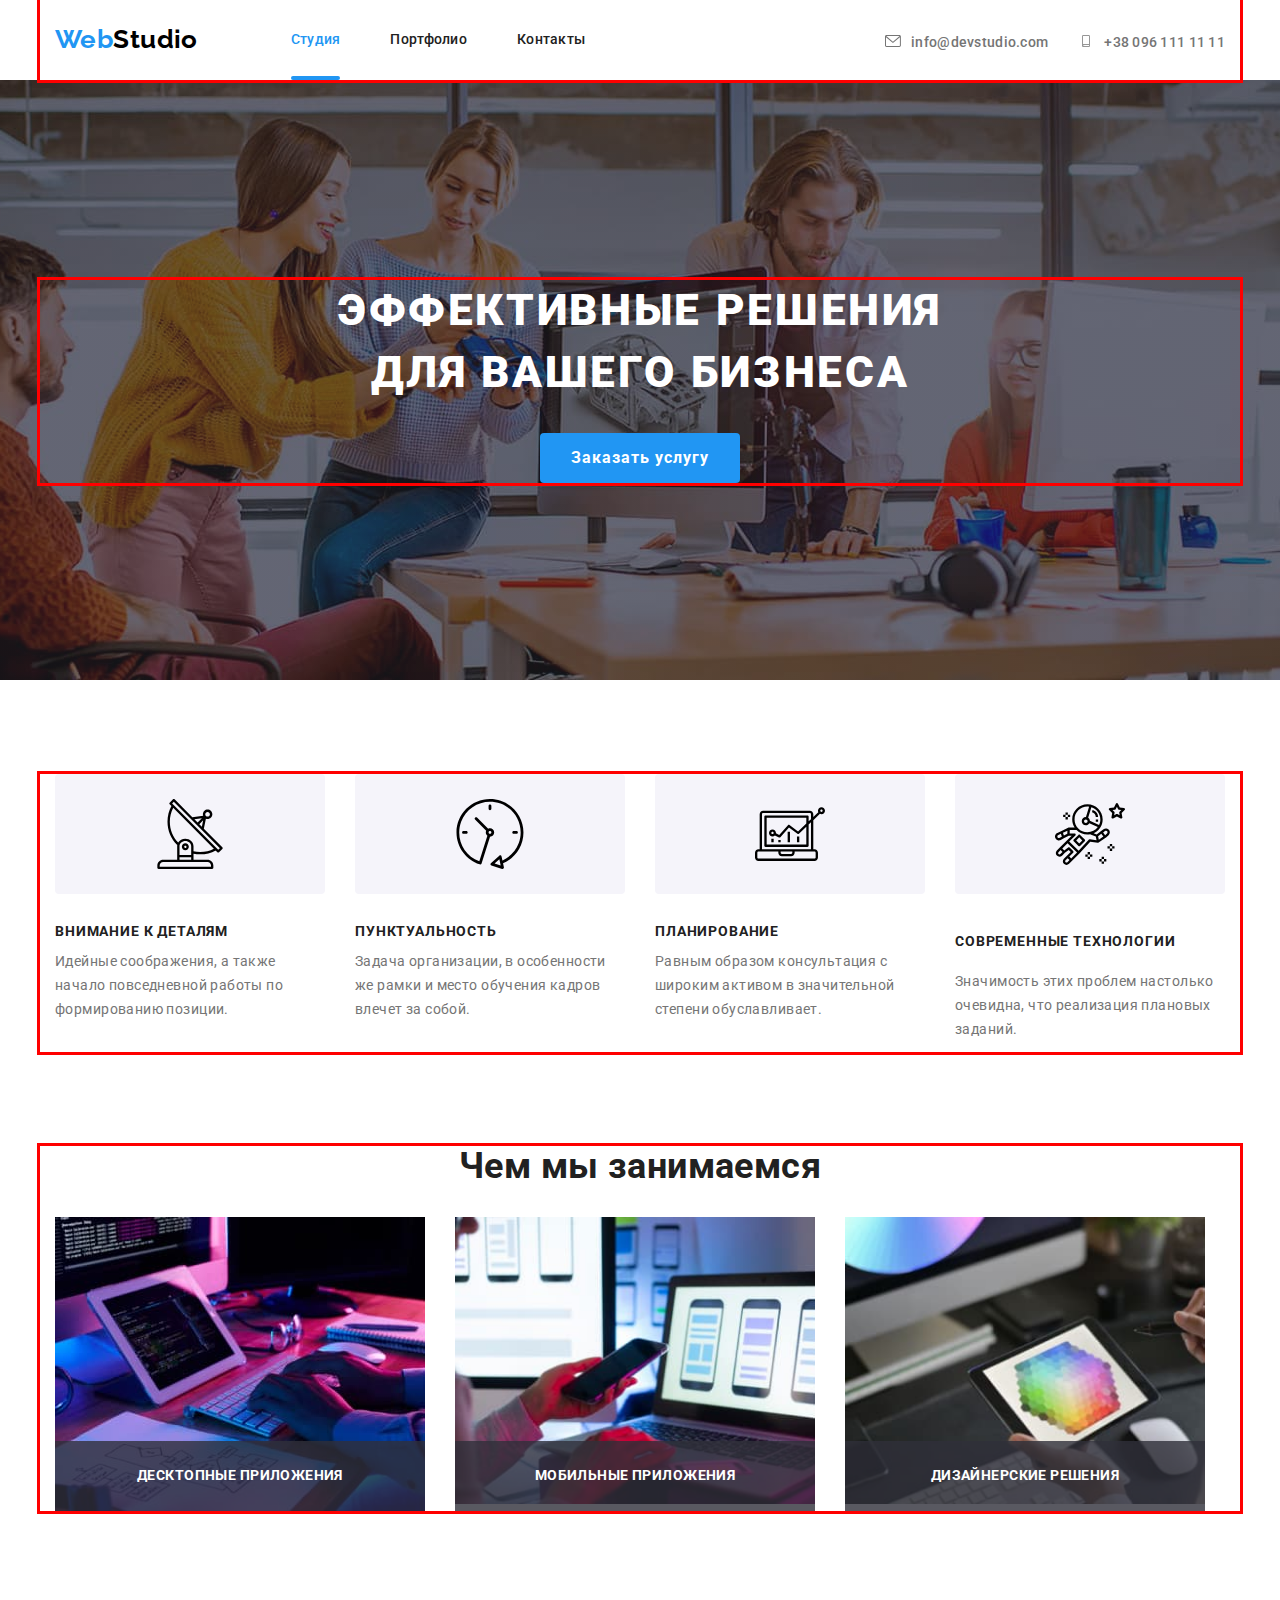
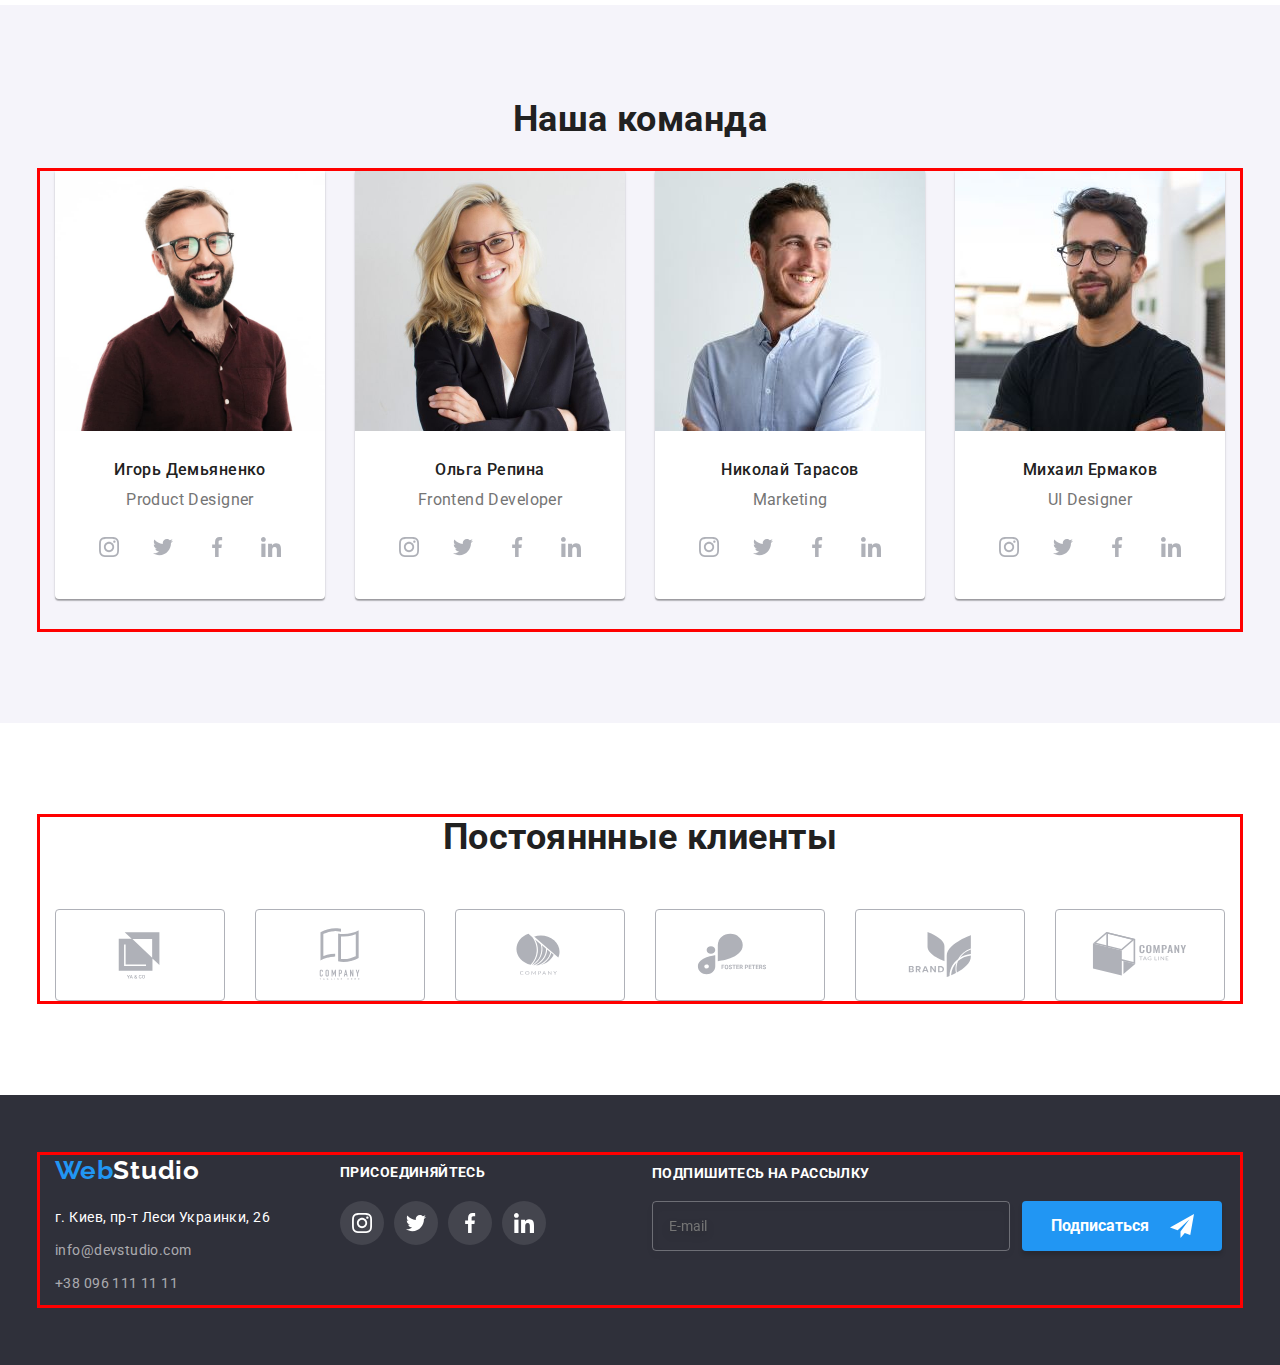
==== index.html @ 05e0d891 "img" ====
<!DOCTYPE html>
<html lang="ru">

<head>
    <meta charset="UTF-8" />
    <meta http-equiv="X-UA-Compatible" content="IE=edge" />
    <meta name="viewport" content="width=device-width, initial-scale=1.0" />
    <title>WebStudio</title>
    <!--Шрифты -->
    <link rel="preconnect" href="https://fonts.googleapis.com">
    <link rel="preconnect" href="https://fonts.gstatic.com" crossorigin>
    <link
        href="https://fonts.googleapis.com/css2?family=Raleway:wght@700&family=Roboto:wght@400;500;700;900&display=swap"
        rel="stylesheet">

    <!--normalize css  -->
    <link rel="stylesheet" href="./css/normalize.css">

    <!--Стили -->
  <!-- <link rel="stylesheet" href="./css/styles.css" />-->
    <link rel="stylesheet" href="./css/main.min.css"  />
</head>

<body>
   <header class="header">
        <div class="header__container container">

            <a href="./index.html" class="logo">
            <span class="logo-color">Web</span>Studio</a>

            <nav class="contact-links nav">
                <ul class=" nav__site">
                    <li class="nav__item"><a href="./index.html" class="nav__link  current">Студия</a></li>
                    <li class="nav__item"><a href="./portfolio.html" class=" nav__link">Портфолио</a></li>
                    <li class="nav__item"><a href="" class=" nav__link">Контакты</a></li>
                </ul>
            </nav>
            <ul class="contact">
                <li class="contact__item"><a href="mailto:info@devstudio.com" class="contact__e"><svg class="header-icon"
                            width="16" height="12">
                            <use href="./images/symbol-defs-1.svg#icon-envelope-1"></use>
                        </svg>info@devstudio.com</a></li>
                <li class="contact__item"><a href="tel:+380961111111" class="contact__tel"><svg class="header-icon" width="16"
                            height="12">
                            <use href="./images/symbol-defs-1.svg#icon-smartphone-1"></use>
                        </svg>+38 096 111 11 11</a></li>
            </ul>
            <button
            type="button"
            class="menu-toggle js-open-menu"
            aria-expanded="false"
            data-mobile-menu__button
          >
            <svg
              class="menu__icon"
              height="40"
              width="40"
              aria-label="переключатель меню"
            >
              <use
                class="icon-menu"
                href="./images/symbol-defs-1.svg#icon-menu_40px-1"
              ></use>
            </svg>
          </button>
          <!-- мобильно меню-->

          <div class="menu-container js-menu-container" id="mobile-menu">
            <button
              class="menu-toggle js-close-menu"
              type="button"
              aria-expanded="false"
              data-mobile-menu__button
            >
              <svg
                class="menu__icon"
                height="40"
                width="40"
                aria-label="переключатель меню"
              >
                <use href="./images/symbol-defs-1.svg#icon-close-black-18dp-2-1-2-1"></use>
              </svg>
            </button>
            <ul class="menu__nav">
              <li class="menu__item">
                <a href="./index.html" class="menu__link current">Студия</a>
              </li>
              <li class="menu__item">
                <a href="./portfolio.html" class="menu__link">Портфолио</a>
              </li>
              <li class="menu__item">
                <a href="" class="menu__link">Контакты</a>
              </li>
            </ul>
            <div>
              <ul class="menu__contacts">
                <li class="menu__item">
                  <a href="tel:+380961111111" class="menu__contacts"
                    >+38 096 111 11 11</a
                  >
                </li>
                <li class="menu__item">
                  <a href="mailto:info@devstudio.com" class="menu__mail"
                    >info@devstudio.com</a
                  >
                </li>
              </ul>
              <ul class="menu__social-list">
                <li class="menu__social-item">
                  <a href="" class="menu__socials" rel="noopener noreferrer"
                    >Instagram</a
                  >
                </li>
                <li class="menu__social-item">
                  <a href="" class="menu__socials" rel="noopener noreferrer"
                    >Twitter</a
                  >
                </li>
                <li class="menu__social-item">
                  <a href="" class="menu__socials" rel="noopener noreferrer"
                    >Facebook</a
                  >
                </li>
                <li class="menu__social-item">
                  <a href="" class="menu__socials" rel="noopener noreferrer"
                    >LinkedIn</a
                  >
                </li>
              </ul>
            </div>
          </div>
    
        </div>
    </header>
    <main>
    
        <section class="hero hero__container">
 <div class="container">
            <h1 class="hero__title">Эффективные решения
                <br>
                для вашего бизнеса
            </h1>
            <button data-modal-open type="button" class="hero__btn">Заказать услугу</button>
        </div>
        </section>

        <section class="benefit">
            <h2 hidden>Наши приемущества</h2>
            <div class="container benefit__container">
                <ul class="benefit__list">
                    <li class="benefit__item">
                        <div class="icons">
                            <svg class="benefit-icon benefit__icon">
                                <use href="./images/symbol-defs-2.svg#icon-antenna1"></use>
                            </svg>
                        </div>
                        <h3 class="benefit__title">Внимание к деталям</h3>
                        <p class=" benefit__text">Идейные соображения, а также начало повседневной работы по формированию позиции.
                        </p>
                    </li>
                    <li class="benefit__item">
                        <div class="icons">
                            <svg class="benefit-icon">
                                <use href="./images/symbol-defs-2.svg#icon-clock1"></use>
                            </svg>
                        </div>
                        <h3 class="benefit__title">Пунктуальность</h3>
                        <p class="benefit__text">Задача организации, в особенности же рамки и место обучения кадров влечет за
                            собой.</p>
                    </li>
                    <li class="benefit__item">
                        <div class="icons">
                            <svg class="benefit-icon">
                                <use href="./images/symbol-defs-2.svg#icon-diagram1"></use>
                            </svg>
                        </div>
                        <h3 class="benefit__title">Планирование</h3>
                        <p class="benefit__text">Равным образом консультация с широким активом в значительной степени
                            обуславливает.</p>
                    </li>
                    <li class="benefit__item">
                        <div class="icons">
                            <svg class="benefit-icon">
                                <use href="./images/symbol-defs-2.svg#icon-astronaut1"></use>
                            </svg>
                        </div>
                        <h3 class="benefit__title">Современные технологии</h3>
                        <p class="benefit__text">Значимость этих проблем настолько очевидна, что реализация плановых заданий.</p>
                    </li>
                </ul>
            </div>
        </section>

        <section class="our-work">
            <div class="container our-work__container">
                <h2 class="section__title ">Чем мы занимаемся</h2>
                <ul class="our-work__list">
                    <li class="our-work__item ">
                        <div class="box">
                        <img src="./images/services/comp.jpg" alt="верстка" width="370">
                    </div>
                   <p class="our-work__text">Десктопные приложения</p>
                    </li>
                    
                    <li class="our-work__item">
                        <div class="box">
                        <img src="./images/services/phone.jpg" alt="дизайн" width="370">
                    </div>
                    
                        <p class="our-work__text">Мобильные приложения</p>
                    
                    </li>
                    <li class="our-work__item">
                    <div class="box">
                        <img src="./images/services/tablet.jpg" alt="оформление" width="370">
                    </div>
                        
                        <p class="our-work__text">Дизайнерские решения</p>
                    
                    </li>

                </ul>
            </div>
        </section>

        <section class="about-us">

            <h2 class="section__title">Наша команда</h2>
            <div class="container about-us__container">
                <ul class="about-us__list">
                    <li class="about-us__item">
                        <article class="about-us__card ">
                            <div class="about-us__thumb">
                                <picture>
                                    <source
                                      media="(min-width:1200px)"
                                      srcset="./images/team/product_designer/product_designer_l.jpg 2x
                                            "
                                      type="image/jpg"
                                    />
                    
                                    <source
                                      media="(min-width:768px)"
                                      srcset="./images/team/product_designer/product_designer_m.jpg 1x,
                                      ./images/team/product_designer/product_designer_m@2x.jpg 2x
                                      "
                                      type="image/jpg"
                                    />
                    
                                    <source
                                      media="(max-width:767px)"
                                      srcset="./images/team/product_designer/product_designer_s.jpg 1x,
                                      ./images/team/product_designer/product_designer_s@2x.jpg 2x
                                      "
                                      type="image/jpg"
                                    />
                    
                                <img 
                                    src="./images/team/product_designer/product_designer_s.jpg" 
                                    alt="product designer" 
                                    width="450"
                                    height="460">
                            </picture>
                            </div>
                            <div class="position worker-container">
                                <h3 class="name worker-container__name">Игорь Демьяненко</h3>
                                <p class="text worker-container__text">Product Designer</p>
                                <ul class="list workers-soc__list">
                                    <li class="workers-soc__item">
                                        <a href="" class=" link workers-soc__link">
                                            <svg class="workers-soc__icon" width="20" height="20">
                                                <use href="./images/symbol-defs.svg#icon-instagram-2"></use>
                                            </svg>
                                        </a>
                                    </li>
                                    <li class="workers-soc__item"><a href="" class=" link workers-soc__link">
                                            <svg class="workers-soc__icon" width="20" height="20">
                                                <use href="./images/symbol-defs.svg#icon-twitter-1"></use>
                                            </svg>
                                        </a>
                                    </li>
                                    <li class=" workers-soc__item"><a href="" class="link workers-soc__link">
                                            <svg class="workers-soc__icon" width="20" height="20">
                                                <use href="./images/symbol-defs.svg#icon-facebook-1"></use>
                                            </svg>
                                        </a>
                                    </li>
                                    <li class=" workers-soc__item"><a href="" class=" link workers-soc__link">
                                            <svg class="workers-soc__icon" width="20" height="20">
                                                <use href="./images/symbol-defs.svg#icon-linkedin-1"></use>
                                            </svg>
                                        </a>
                                    </li>
                                </ul>
                            </div>
                        </article>
                    </li>

                    <li class="about-us__item">
                        <article class="about-us__card">
                            <div class="about-us__thumb">
                                <picture>
                                    <source
                                      media="(min-width:1200px)"
                                      srcset="./images/team/frontend_developer/frontend_developer_l@2x.jpg 2x
                                            "
                                      type="image/jpg"
                                    />
                    
                                    <source
                                      media="(min-width:768px)"
                                      srcset="./images/team/frontend_developer/frontend_developer_m.jpg 1x,
                                      ./images/team/frontend_developer/frontend_developer_m@2x.jpg 2x
                                      "
                                      type="image/jpg"
                                    />
                    
                                    <source
                                      media="(max-width:767px)"
                                      srcset="./images/team/frontend_developer/frontend_developer_s.jpg 1x,
                                      ./images/team/frontend_developer/frontend_developerr_s@2x.jpg 2x
                                      "
                                      type="image/jpg"
                                    />
                    
                                <img 
                                    src="./images/team/frontend_developer/frontend_developer_s.jpg" 
                                    alt="frontend developer" 
                                    width="450"
                                    height="460">
                            </picture>
                            </div>
                            <div class="position worker-container">
                                <h3 class="name worker-container__name">Ольга Репина</h3>
                                <p class="text worker-container__text">Frontend Developer</p>
                                <ul class="workers-soc__list list">
                                    <li class="workers-soc__item">
                                        <a href="" class="link workers-soc__link">
                                            <svg class="workers-soc__icon" width="20" height="20">
                                                <use href="./images/symbol-defs.svg#icon-instagram-2"></use>
                                            </svg>
                                        </a>
                                    </li>
                                    <li class="workers-soc__item"><a href="" class="workers-soc__link link">
                                            <svg class="workers-soc__icon" width="20" height="20">
                                                <use href="./images/symbol-defs.svg#icon-twitter-1"></use>
                                            </svg>
                                        </a>
                                    </li>
                                    <li class="workers-soc__item"><a href="" class="workers-soc__link link">
                                            <svg class="workers-soc__icon" width="20" height="20">
                                                <use href="./images/symbol-defs.svg#icon-facebook-1"></use>
                                            </svg>
                                        </a>
                                    </li>
                                    <li class="workers-soc__item"><a href="" class="workers-soc__link link">
                                            <svg class="workers-soc__icon" width="20" height="20">
                                                <use href="./images/symbol-defs.svg#icon-linkedin-1"></use>
                                            </svg>
                                        </a>
                                    </li>
                                </ul>
                            </div>
                        </article>
                    </li>

                    <li class="about-us__item">
                        <article class="about-us__card">
                            <div class="about-us__thumb">
                                <picture>
                                    <source
                                      media="(min-width:1200px)"
                                      srcset="./images/team/marketing/marketing_l.jpg 2x
                                            "
                                      type="image/jpg"
                                    />
                    
                                    <source
                                      media="(min-width:768px)"
                                      srcset="./images/team/marketing/marketing_m.jpg 1x,
                                      ./images/team/marketing/marketing_m@2x.jpg 2x
                                      "
                                      type="image/jpg"
                                    />
                    
                                    <source
                                      media="(max-width:767px)"
                                      srcset="./images/team/marketing/marketing_s.jpg 1x,
                                      ./images/team/marketing/marketing_s@2x.jpg 2x
                                      "
                                      type="image/jpg"
                                    />
                    
                                <img 
                                    src="./images/team/marketing/marketing_s.jpg" 
                                    alt="marketing" 
                                    width="450"
                                    height="460">
                            </picture>
                            </div>
                            <div class="position worker-container">
                                <h3 class="name worker-container__name">Николай Тарасов</h3>
                                <p class="text worker-container__text">Marketing</p>
                                <ul class="list workers-soc__list">
                                    <li class="workers-soc__item">
                                        <a href="" class="link workers-soc__link">
                                            <svg class="workers-soc__icon" width="20" height="20">
                                                <use href="./images/symbol-defs.svg#icon-instagram-2"></use>
                                            </svg>
                                        </a>
                                    </li>
                                    <li class="workers-soc__item"><a href="" class="link workers-soc__link">
                                            <svg class="workers-soc__icon" width="20" height="20">
                                                <use href="./images/symbol-defs.svg#icon-twitter-1"></use>
                                            </svg>
                                        </a>
                                    </li>
                                    <li class="workers-soc__item"><a href="" class="link workers-soc__link">
                                            <svg class="workers-soc__icon" width="20" height="20">
                                                <use href="./images/symbol-defs.svg#icon-facebook-1"></use>
                                            </svg>
                                        </a>
                                    </li>
                                    <li class="workers-soc__item"><a href="" class="link workers-soc__link">
                                            <svg class="workers-soc__icon" width="20" height="20">
                                                <use href="./images/symbol-defs.svg#icon-linkedin-1"></use>
                                            </svg>
                                        </a>
                                    </li>
                                </ul>
                            </div>
                        </article>
                    </li>

                    <li class="about-us__item">
                        <article class="about-us__card">
                            <div class="about-us__thumb">
                                <picture>
                                    <source
                                      media="(min-width:1200px)"
                                      srcset="./images/team/ui_designer/ui_designer_l.jpg 2x
                                            "
                                      type="image/jpg"
                                    />
                    
                                    <source
                                      media="(min-width:768px)"
                                      srcset="./images/team/ui_designer/ui_designer_m.jpg 1x,
                                      ./images/team/ui_designer/ui_designer_m@2x.jpg 2x
                                      "
                                      type="image/jpg"
                                    />
                    
                                    <source
                                      media="(max-width:767px)"
                                      srcset="./images/team/ui_designer/ui_designer_s.jpg 1x,
                                      ./images/team/ui_designer/ui_designer_s@2x.jpg 2x
                                      "
                                      type="image/jpg"
                                    />
                    
                                <img 
                                    src="./images/team/ui_designer/ui_designer_s.jpg" 
                                    alt="marketing" 
                                    width="450"
                                    height="460">
                            </picture>
                            </div>
                            <div class="position worker-container">
                                <h3 class="name worker-container__name">Михаил Ермаков</h3>
                                <p class="text worker-container__text">UI Designer</p>
                                <ul class="list workers-soc__list">
                                    <li class="workers-soc__item">
                                        <a href="" class="link workers-soc__link">
                                            <svg class="workers-soc__icon" width="20" height="20">
                                                <use href="./images/symbol-defs.svg#icon-instagram-2"></use>
                                            </svg>
                                        </a>
                                    </li>
                                    <li class="workers-soc__item"><a href="" class="link workers-soc__link">
                                            <svg class="workers-soc__icon" width="20" height="20">
                                                <use href="./images/symbol-defs.svg#icon-twitter-1"></use>
                                            </svg>
                                        </a>
                                    </li>
                                    <li class="workers-soc__item"><a href="" class="link workers-soc__link">
                                            <svg class="workers-soc__icon" width="20" height="20">
                                                <use href="./images/symbol-defs.svg#icon-facebook-1"></use>
                                            </svg>
                                        </a>
                                    </li>
                                    <li class="workers-soc__item"><a href="" class="link workers-soc__link">
                                            <svg class="workers-soc__icon" width="20" height="20">
                                                <use href="./images/symbol-defs.svg#icon-linkedin-1"></use>
                                            </svg>
                                        </a>
                                    </li>
                                </ul>
                            </div>
                        </article>

                    </li>

                </ul>
            </div>
        </section>
      
        <section class="section clients">
            <div class="container">
                <h2 class="clients__title">Постояннные клиенты</h2>
                <ul class="clients__list">
                    <li class="clients__item">
                        <a class="clients__link" href="">
                            <svg class="clients-icon" width="106" height="60">
                                <use href="./images/symbol-defs-2.svg#icon-Logo1"></use>
                            </svg>
                        </a>
                    </li>
                    <li class=" clients__item">
                        <a class="clients__link" href="">
                            <svg class="clients-icon" width="106" height="60">
                                <use href="./images/symbol-defs-2.svg#icon-Logo2"></use>
                            </svg>
                        </a>
                    </li>
                    <li class=" clients__item">
                        <a class="clients__link" href="">
                            <svg class="clients-icon" width="106" height="60">
                                <use href="./images/symbol-defs-2.svg#icon-Logo3"></use>
                            </svg>
                        </a>
                    </li>
                    <li class="clients__item">
                        <a class="clients__link" href="">
                            <svg class="clients-icon" width="106" height="60">
                                <use href="./images/symbol-defs-2.svg#icon-Logo4"></use>
                            </svg>
                        </a>
                    </li>
                    <li class=" clients__item">
                        <a class="clients__link" href="">
                            <svg class="clients-icon" width="106" height="60">
                                <use href="./images/symbol-defs-4.svg#icon-Logo5"></use>
                            </svg>
                        </a>
                    </li>
                    <li class="clients__item">
                        <a class="clients__link" href="">
                            <svg class="clients-icon" width="106" height="60">
                                <use href="./images/symbol-defs-2.svg#icon-Logo6"></use>
                            </svg>
                        </a>
                    </li>
                </ul>
            </div>
        </section>
<div class="backdrop is-hidden" data-modal>
            <div class="modal">
        <botton type="botton" class="modal-bnt_close" data-modal-close>
                    <svg class="modal-close modal-bnt_img" width="18" height="18">
                    <use href="./images/symbol-defs-5.svg#icon-close-black-18dp-2-1-2-1"></use>
                </svg>
            
        </botton>

        <p class="modal_title">Оставьте свои данные, мы вам перезвоним</p>
       <form>
        <div class="modal_field">
            <label class="modal_label" for="user-name">Имя</label>
            <div class="input-wrap">
            <input
            type="text"
            class="modal-input input-wrap"
            name="user-name"
            id="user-name"
            />
            <svg class="modal-icon" width="18" height="18">
                <use href="./images/symbol-defs6.svg#icon-person-black-18dp-1-1"></use>
            </svg>
        </div>
        </div>
        <div class=" modal_field">
            <label for="user-tel" class="modal_label">Телефон</label>
            <div class="input-wrap">
            <input
            type="tel"
            class="modal-input"
            name="user-tel"
            id="user-tel"
            />
            <svg class="modal-icon" width="18" height="18">
                <use href="./images/symbol-defs6.svg#icon-phone-black-18dp-1-1"></use>
            </svg>
        </div>
        </div>
        <div class=" modal_field">
            <label for="user-email" class="modal_label">Почта</label>
            <div class="input-wrap">
            <input
                type="email"
                class="modal-input"
                name="user-email"
                id="user-email"
            />
            <svg class="modal-icon" width="18" height="18">
                <use href="./images/symbol-defs6.svg#icon-Vector-1-1"></use>
            </svg>
            </div>
        </div>
        <div class=" modal_field">
            <label for="user-text" class="modal_label">Комментарий</label>
            <textarea
            name="user-text"
            id="user-text"
            class="modal-text"
            placeholder="Введите текст"
            ></textarea>
        </div>
        <div class="checkbox-field">
            <label>
              <input
                class="checkbox"
                type="checkbox"
                name="agreement"
                value="agreement"
              />

              <svg class="agreement-icon" width="16px" height="15px">
                <use href="./images/symbol-def"></use>
              </svg>
            </label>

            <p class="form-text">
              Соглашаюсь с рассылкой и принимаю
              <a class="form-link" href="">Условия договора</a>
            </p>
          </div>

<!---
        <div class="covenant">
            <input class="checkbox-policy visually-hidden"
             type="checkbox" 
             name="covenant"
              id="covenant">
            <label for="covenant" class="covenant-title">
Соглашаюсь с рассылкой и принимаю
            
            </label><a class="covenant-link" href="">Условия договора</a>
        </div>-->

            <button type="submit" class="modal-bnt-send">Отправить</button>
        </form>
        </div>
        </div>
        
        </div>
   

        <script src="./js/modal.js"></script>    
<script defer src="js/menu.js"></script>
</body>

<footer>
    <section class="footer__section">
    <div class="container">
    <div class="footer">
    <div class="footer__tab">
        <div class="logo-adress">
        <a href="./index.html" class="logo"><span class="logo-color">Web</span><span class="bottom-logo-color">Studio</span></a>
        <address>
        <ul class="contact-link__list">
        <li class="item">
        <a href="https://g.page/stamp-capital?share" 
                            class="addres-link"
                            target="_blank" rel="noopener nofollow noreferrer">г. Киев, пр-т Леси Украинки, 26
                        </a>
        </li>

        <li class="item"><a href="mailto:info@devstudio.com" class="e-link">info@devstudio.com</a></li>
                        <li class="item"><a href="tel:+380961111111" class="ph-link">+38 096 111 11 11</a></li>
                    </ul>
        </address>
        </div>

        <div class="footer-soc">
        <p class="footer-soc__titel">Присоединяйтесь</p>
        <ul class="footer-soc__list">
        <li class="footer-soc__item">
        <a class="footer-soc__link" href="">
        <svg class="footer-soc__icon" width="20" height="20">
        <use href="./images/symbol-defs.svg#icon-instagram-2"></use>
        </svg>
        </a>
        </li>

        <li class=" footer-soc__item">
        <a class=" footer-soc__link" href="">
        <svg class=" footer-soc__icon" width="20" height="20">
        <use href="./images/symbol-defs.svg#icon-twitter-1"></use>
        </svg>
        </a>
        </li>
        
        <li class=" footer-soc__item">
        <a class=" footer-soc__link" href="">
        <svg class=" footer-soc__icon" width="20" height="20">
        <use href="./images/symbol-defs.svg#icon-facebook-1"></use>
        </svg>
        </a>
        </li>
        
        <li class="footer-soc__item">
        <a class="footer-soc__link" href="">
        <svg class="footer-soc__icon" width="20" height="20">
        <use href="./images/symbol-defs.svg#icon-linkedin-1"></use>
        </svg>
        </a>
        </li>
        </ul>
        </div>
    </div>
        <div class="footer-form">
        <p class="footer-form__title">Подпишитесь на рассылку</p>
        <form class="footer-form__mail">
            <input type="email" class="footer-form__input" name="footer-mail" placeholder="E-mail" id="footer-mail">
            <button class="footer-form__btn" type="submit">
            Подписаться<svg class="icon-send" width="24" height="24">
                <use href="./images/symbol-defs8.svg#icon-icon-send-1"></use>
            </svg>
            </button>
        </form>
        </div>  
    </div>
</div>
    </section>
</footer>

</html>
---- css/styles.css ----
/**,
*::before,
*::after {
    box-sizing: border-box
}*/

/* Переменные */
/*
:root {
    --text-color: #757575;
    --bnt-color-hover: #F5F4FA;
    --btn-color-hb: #2196F3;
    --btn-color-text: #212121;
    --default-white: #ffffff;
    --font-size: 14px;
    --bg-color: #2F303A;
    --set-gap: 30px;
    --card-shadow: 0px 1px 3px rgba(0, 0, 0, 0.12),
        0px 1px 1px rgba(0, 0, 0, 0.14),
        0px 2px 1px rgba(0, 0, 0, 0.2);
    --timing-duration: 250ms;
    --timing-function: cubic-bezier(0.4, 0, 0.2, 1);
}*/

/*Основные: цвет и текст */
/*body {
    font-family: 'Roboto', sans-serif;
    color: var(--btn-color-text);
    font-size: 14px;
    letter-spacing: 0.03em;
}
*/
/*
.container {
    width: 1200px;
    margin-left: auto;
    margin-right: auto;
    padding-left: 15px;
    padding-right: 15px;
    
}*/

/*Утилиты*/
/*
img {
    display: block;
    width: 100%;
    height: auto;
}
.contact__e,
.contact__tel {
    text-decoration: none;
    font-style: normal;
}

.visually-hidden {
    position: absolute;
    white-space: nowrap;
    width: 1px;
    height: 1px;
    overflow: hidden;
    border: 0;
    padding: 0;
    clip: rect(0 0 0 0);
    clip-path: inset(50%);
    margin: -1px;
}

.e-link {
    text-decoration: none;
    font-style: normal;
}

.ph-link {
    text-decoration: none;
    font-style: normal;
}

ul {
    padding: 0;
    margin: 0;
    list-style: none;
}

li {
    list-style-type: none;
}

p,
h1,
h2,
h3,
h4,
h5,
h6 {
    margin: 0;
}

ul,
ol,
li {
    margin: 0;
    padding: 0;
}
*/

/*Header*/
/*
.header__container {
    display: flex;
    align-items: center;
}

.logo-color {
    color: var(--btn-color-hb);
    text-decoration: none;
    font-family: Raleway;
    font-weight: 700;
    font-size: 26px;
    line-height: 1.2;
}

.logo {
    text-decoration: none;
    font-family: Raleway;
    font-weight: 700;
    font-size: 26px;
    line-height: 1.2;
    color: #000000;
}

.header-icon {

    align-items: center;
    vertical-align: middle;
    margin-right: 10px;
    fill: currentColor;
}

/*Header-Навигация */
/*
.nav__site {
    display: flex;
    justify-content: center;


    font-style: normal;
    font-weight: 500;
    font-size: var(--font-size);
    line-height: 1.14;
}


.nav__site:hover,
.nav__site:focus {
    color: var(--btn-color-hb);
}



.contact {
    padding: 0;
    margin: 0;
    display: flex;

}

.nav__site:first-child {
    margin-left: 93px;
}

.nav__site .nav__item {
    margin-right: 50px;
}

.contact .contact__item:last-child {
    margin-right: 0;
}

.nav__site .current {
    color: var(--btn-color-hb);
}


.current::after {
    content: '';
    position: absolute;
    left: 0;
    bottom: 0;
    display: flex;
    width: 100%;
    height: 4px;
    background-color: #2196F3;
    border-radius: 2px;

}



/*Header-Контактные линки */
/*
.contact {
    margin-left: auto;

    font-style: normal;
    font-weight: 400;
    line-height: 1.14;
    color: var(--text-color);
    padding-top: 5px;
}

.contact__e {
    margin-right: 30px;
}

.contact__e,
.contact__tel {
    display: flex;
    font-style: normal;
    font-weight: 500;
    font-size: var(--font-size);
    line-height: 1.14;
    letter-spacing: 0.02em;

    color: var(--text-color);

transition: color var(--timing-duration) var(--timing-function);
}

.contact .contact__e:hover,
.contact .contact__e:focus,
.contact .contact__tel:hover,
.contact .contact__tel:focus {
    color: var(--btn-color-hb);
}

.nav {
    /*display: block;*/
    /*align-items: baseline;

}*/

/*Ссылки в шапке*/
/*
.nav__link {
    display: flex;
    position: relative;

    padding-top: 32px;
    padding-bottom: 32px;

    text-decoration: none;
    font-weight: 500;
    line-height: 1.14;
    letter-spacing: 0.02em;
    color: var(--btn-color-text);

    transition: color var(--timing-duration) var(--timing-function);

}

.nav__link:hover,
.nav__link:focus {
    color: var(--btn-color-hb);
}

*/
/* Кнопки-Главная */
/*button {
    cursor: pointer;
    border: none;
}*/
/*
.hero {
    padding-bottom: 200px;
    background-color: var(--bg-color);
}

.hero__container {
    max-width: 1600px;
    height: 600px;
    margin: 0 auto;
    padding-top: 200px;
    padding-bottom: 200px;
    background-image: linear-gradient(rgba(47, 48, 58, 0.4), rgba(47, 48, 58, 0.4)), url(../images/background-img/hero.jpg);
    background-repeat: no-repeat;
    background-position: center;


}

.hero__titel {
    width: 696px;
    margin-left: auto;
    margin-right: auto;
    margin-bottom: 30px;
    color: #FFFFFF;
    font-weight: 900;
    font-size: 44px;
    line-height: 1.4;
    letter-spacing: 0.06em;
    text-align: center;
    text-transform: uppercase
}

.hero__btn {
    width: 200px;
    height: 50px;
    display: block;
    margin: 0 auto;


    background: var(--btn-color-hb);
    box-shadow: 0px 4px 4px rgba(0, 0, 0, 0.15);
    border-radius: 4px;


    font-family: 'Roboto';
    font-style: normal;
    font-weight: 700;
    font-size: 16px;
    line-height: 1.87;
    letter-spacing: 0.06em;
    color: #FFFFFF;
}
*/


/*Страница "Главная"*/
/*.benefit {
    padding-top: 94px;
    padding-bottom: 94px;
}

.benefit__list{
    display: flex;
    flex-wrap: wrap;
    justify-content: center;
    margin: 0px;
    padding: 0px;
    margin-left: -30px;

}

.benefit__title{
    font-style: normal;
    font-weight: 700;
    font-size: var(--font-size);
    line-height: 1.14;
    letter-spacing: 0.06em;
    text-transform: uppercase;
}

.benefit__text {
    font-style: normal;
    font-weight: 400;
    line-height: 1.71;
    color: var(--text-color);
    padding-top: 10px;

}

.benefit__item {
    display: flex;
    flex-wrap: wrap;
    width: 270px;
    flex-basis: calc(100% / 4 -30px);
    margin-left: 30px;
}

.benefit__item:last-child {
    margin-right: 0;
}

.benefit-icon {
    width: 70px;
    height: 70px;
}

.icons {
    margin-bottom: 30px;
    width: 270px;
    height: 120px;
    justify-content: center;
    display: inline-flex;
    align-items: center;
    background: #F5F4FA;
    border-radius: 4px;
}
*/

/*Чем мы занимаемся*/
/*
.our-work__container {
    padding-bottom: 94px;
}

.our-work__container>.our-work__list {
    display: flex;

}

.our-work__list .our-work__item+.our-work__item {
    flex-basis: calc(100% / 3 -30px);
}

.our-work__item:not(:last-child) {
    margin-right: 30px;
}

.our-work__item {
    position: relative;
}

.work-card-text {

    padding-top: 27px;
    padding-bottom: 27px;
    width: 370px;
    height: 70px;
    left: 615px;
    top: 1435px;
    background-color: rgba(47, 48, 58, 0.8);
    background-image: linear-gradient(rgba(47, 48, 58, 0.4), rgba(47, 48, 58, 0.4));
    
}

.our-work__text  {
        position: absolute;
        bottom: 0;
        right: 0;
        left: 0;
        display: flex;
        align-items: center;
        justify-content: center;
        height: 70px;
        text-transform: uppercase;
        line-height: 1.14;
        font-weight: 700;
        color: #ffffff;
        background: rgba(47, 48, 58, 0.8);
    }
*/
/*Команда*/
/*
.about-us {
    display: block;
    margin: 0 auto;
    padding-top: 94px;
    padding-bottom: 94px;
    background: #F5F4FA;
}

.section__title {
    text-align: center;
    font-style: normal;
    font-weight: 700;
    font-size: 36px;
    line-height: 1.16;
    color: var(--btn-color-text);
    margin-bottom: 50px;
}

.about-us__list {
    display: flex;
}

.w-card {
    width: 270px;
    height: 428px;
    left: 215px;
    top: 1635px;

    margin-right: 30px;

    background-color: #FFFFFF;

    box-shadow: 0px 1px 3px rgba(0, 0, 0, 0.12), 0px 1px 1px rgba(0, 0, 0, 0.14), 0px 2px 1px rgba(0, 0, 0, 0.2);
    border-radius: 0px 0px 4px 4px;
}


.name-position {
    padding-top: 30px;
    padding-bottom: 30px;
  
}

.name-position .name {
    margin-bottom: 10px;
}

.about-us .name {
    font-weight: 500;
    font-size: 16px;
    line-height: 1.18;
    text-align: center;
}

.about-us .text {
    display: block;
    margin-bottom: 16px;
    font-weight: 400;
    font-size: 16px;
    line-height: 1.19;
    text-align: center;
    color: var(--text-color);
}

.our-work__item:last-child {
    margin-right: 0;
}


.workers-soc-list {
    display: flex;
    justify-content: center;
   

}

.workers-soc-item {
    width: 44px;
    height: 44px;
    margin-right: 10px;
}

.workers-soc-item:last-child {
    margin-right: 0;
}

.workers-soc-link {
    width: 100%;
    height: 100%;
    background-color: var(--default-white);
    border-radius: 50%;
    display: flex;
    align-items: center;
    justify-content: center;
    fill: #AFB1B8;
transition: background-color var(--timing-duration) var(--timing-function);

}

.workers-soc-link:hover,
.workers-soc-link:focus {
    background-color: var(--btn-color-hb);
}

.workers-soc-link:hover .workers-soc-icon,
.workers-soc-link:focus .workers-soc-icon {
    fill: var(--default-white);
}*/
 /*Клиенты*/
/*
.clients {
    padding-top: 94px;
    padding-bottom: 94px;
}

.clients__container {
    width: 1200px;
    margin: 0 auto;
    padding-left: 15px;
    padding-right: 15px;
}

.clients__title {
    font-weight: 700;
    font-size: 36px;
    line-height: 1.16;
    text-align: center;
    margin-bottom: 50px;
    color: var(--btn-color-text);
}


.clients__list {
    display: flex;
}

.clients__item {
    margin-right: 30px;
    color: #AFB1B8;
    transition: color var(--timing-duration) var(--timing-function)
}

.clients__item:hover,
.clients__item:focus {
    color: var(--btn-color-hb);
}

.clients__link {
    display: inline-flex;
    align-items: center;
    justify-content: center;
    width: 170px;
    height: 92px;
    border-radius: 4px;
    border: 1px solid #AFB1B8;
    color: #AFB1B8;
    fill: currentColor;
    transition: color var(--timing-duration) var(--timing-function), 
    border-color var(--timing-duration) var(--timing-function);
}

.clients__link:hover,
.clients__link:focus {
    border-color: var(--btn-color-hb);
}

.clients__link:hover ,
.clients__link:focus  {
    color: var(--btn-color-hb);
}*/


/*Страница "Портфолио"*/
/*
.set {
    border-top: 1px solid #ECECEC;
    padding-top: 94px;
    padding-bottom: 94px;
}*/

/* Кнопки-Портфолио */
/*
.card-nav-list {
    display: flex;
    justify-content: center;
    margin-bottom: 50px;

}

.card-nav-list .item {
    margin-left: 8px;
}

.card-nav-list .site-nav-btn {

    font-family: inherit;
    font-weight: 500;
    line-height: 1.14;
    letter-spacing: 0.03em;
    color: var(--btn-color-text);
    background-color: #F5F4FA;
}

.site-bnt {
    display: block;

    border-radius: 4px;

    font-family: 'Roboto';
    font-weight: 500;
    font-size: 16px;
    line-height: 1.62;
    letter-spacing: 0.03em;
    color: var(--btn-color-text);
    background-color: var(--bnt-color-hover);

    padding: 6px 22px;

transition: color var(--timing-duration) var(--timing-function),
background-color var(--timing-duration) var(--timing-function),
box-shadow var(--timing-duration) var(--timing-function);

}

.site-bnt:hover,
.site-bnt:focus {
    color: var(--bnt-color-hover);
    background-color: var(--btn-color-hb);
    box-shadow: 0px 3px 1px rgba(0, 0, 0, 0.1), 0px 1px 2px rgba(0, 0, 0, 0.08), 0px 2px 2px rgba(0, 0, 0, 0.12);
    border-radius: 4px;
}*/

/*Карточки*/

/*
.set-list {
    display: flex;
    flex-wrap: wrap;
    margin-bottom: -30px;
}

.set-list>.item {
    flex-basis: calc(100% / 3 - 30px);
    margin-right: 30px;
    margin-bottom: 30px;
    
}


/*
.set-list .item:nth-child(3n) {
    margin-right: 0px;
    padding-right: 0px;
}

.set-list .title {
    font-weight: 700;
    font-size: 18px;
    line-height: 2;
    letter-spacing: 0.06em;
    align-items: center;

}
/*
.set-list .text {
    font-style: normal;
    font-size: 16px;
    line-height: 2.25;
    color: var(--text-color);
}
*/
/* CARD */
/*
.card {
    width: 370px;
    height: 404px;
    overflow: hidden;
    background-color: #FFFFFF;
    border: 1px solid #EEEEEE;
    cursor: pointer;
    transition: box-shadow var(--timing-duration) var(--timing-function),
    border-radius var(--timing-duration) var(--timing-function);
}

.card-content {
    padding: 20px 24px;

}

.card:hover,
.card:focus {
    box-shadow: var(--card-shadow);
    border-radius: 0px 0px 4px 4px;
}

.card-thumb {
    position: relative;
    overflow: hidden;
}

.card-top-text{
        font-weight: 400;
        font-size: 18px;
        line-height: 1.55;
        letter-spacing: 0.03em;
        
        color: #FFFFFF;

        position: absolute;
        display: inline-block;
        width: 100%;
        height: 100%;
        left: 0;
        top: 0;
        background-color: rgba(33, 150, 243, 0.9);
        padding: 63px 24px;
    

        transform: translateY(100%);
        transition: transform 250ms var(--timing-function) ;

}
.set-list .item:hover .card-top-text {
    transform: translateY(0%)
}
*/
/*Модальное окно*/
/*
.backdrop {
    position: fixed;
    top: 0;
    left: 0;
    width: 100%;
    height: 100%;
    
    background: rgba(0, 0, 0, 0.2);
    opacity: 1;

    transform:  opacity var(--timing-duration) var(--timing-function), 
    visibility var(--timing-duration) var(--timing-function);  
}

.backdrop.is-hidden {
    opacity:0; 
    visibility: hidden; 
    pointer-events: none;
}

.modal {
    padding: 40px;
    position: absolute;
    top: 50%;
    left: 50%;
    width: 528px;
    height: 581px;
    background-color: #fff;
    box-shadow: 0px 1px 3px rgb(0 0 0 / 12%), 0px 1px 1px rgb(0 0 0 / 14%),
    0px 2px 1px rgb(0 0 0 / 20%);
    border-radius: 4px;
    
    transform: translate(-50%, -50% );
    transition: transform 250ms cubic-bezier(0.4, 0, 0.2, 1),
    opacity 250ms cubic-bezier(0.4, 0, 0.2, 1);
}

.backdrop.is-hidden .modal {
    transform: translate(-50%, -50%) scale(0.75);
    opacity: 0;
  }


.modal-bnt-close {
    display: flex;
    position: absolute;
    top: 8px;
    right: 8px;
    width: 30px;
    height: 30px;
    border-radius: 50%;
    border: 1px solid rgba(0, 0, 0, 0.1);
    background-color: var(--secondary-background-color);
    cursor: pointer;
    align-items: center;
    justify-content: center;
    transition: fill 250ms cubic-bezier(0.4, 0, 0.2, 1);
}

.modal-bnt-close:hover,
.modal-bnt-close:focus {
    fill: var(--btn-color-hb);
}

.modal-title {
    text-align: center;
    font-size: 18px;
    font-weight: 600;
    margin-bottom: 15px;
    font-weight: 700;
    font-size: 20px;
    line-height: 1.15;
    letter-spacing: 0.03em;
    color: #212121;
    }
*/
    /*Форма*/
/*
    .modal-field {
    margin-bottom: 10px;
    }  

    .input-wrap {
    position: relative;
    }

    .modal-icon {
    position: absolute;
    left: 7px;
    top: 50%;
    transform: translateY(-50%);
    }

    .modal-input {
    width: 100%;
    height: 45px;
    border: 1px solid rgba(33, 33, 33, 0.2);
    border-radius: 4px;
    fill: currentColor;
    padding-left: 30px;
    outline: none;
    transition: border-color 250ms var(--timing-function), 
    fill 250ms var(--timing-function) ;
    }

    .modal-input:focus,
    .modal-input:hover {
    border-color: #2196F3;
    }


    .modal-input:focus + .modal-icon,
    .modal-input:hover + .modal-icon
    {
    fill: #2196F3;
    }

    .modal-label {
    position: relative;
    display: block;
    font-size: 12px;
    line-height: 1.17;
    letter-spacing: 0.01em;
    margin-bottom: 4px;
    color: #757575;
    }

    textarea {
        resize: none;
        } 
    
.modal-text {
    padding: 12px 16px;
    width: 100%;
    height: 120px;

    border: 1px solid rgba(33, 33, 33, 0.2);
    border-radius: 4px;
    resize: none;
    outline: none;
    transition: border 250ms var(--transition-cubic);
}

.modal-text:focus,
.modal-text:hover {
    border: 1px solid #2196F3;
}
*/
/*Чекбокс*/
/*
.covenant{
    display: flex;
    align-items: center;
    margin-bottom: 30px; ;
    
}

.covenant-title  {
    padding-left: 8px;
    font-weight: 400;
    font-size: 14px;
    line-height: 1.71;
    letter-spacing: 0.03em;
    color: #757575;

    display: flex;
    align-items: center;
    }

.covenant-title::before {
    content: "";
    width: 16px;
    height: 15px;
    border: 2px solid  #212121;
    border-radius: 3px;
    margin-right: 8px;
} 

.checkbox-policy:checked +.covenant-title::before {
    background-color: #2196F3;
    background-image: url(../images/icon/checkbox.svg);
    border: none;
    background-repeat: no-repeat;
    background-position: center;

}
.checkbox-policy:focus +.covenant-title::before {
    border-color: #2196F3;
}

.checkbox-policy:focus:not(:checked) +.covenant-title::before {
    border-color: #2196F3;
  }

  .checkbox-policy:disabled +.covenant-title::before {
    border-color: #2196F3;
  }

.covenant-link {
    display: block;
    padding-left: 4px;
    font-weight: 400;
    font-size: 14px;
    line-height: 1.71;
    letter-spacing: 0.03em;
    color: #2196F3;
}

    .modal-bnt-send {
    
        width: 200px;
        height: 50px;
        display: block;
        margin: 0 auto;
    
        background: var(--btn-color-hb);
        box-shadow: 0px 4px 4px rgba(0, 0, 0, 0.15);
        border-radius: 4px;
    
        font-family: 'Roboto';
        font-style: normal;
        font-weight: 700;
        font-size: 16px;
        line-height: 1.87;
        letter-spacing: 0.06em;
        color: #FFFFFF;
        transition: background var(--timing-duration) var(--timing-function);
    }
    

    .modal-bnt-send:hover,
    .modal-bnt-send:focus {
        background: #188CE8;
    }

*/
/*Подвал*/
/*
.logo-adress {
    margin-right: 70px;
}

.footer>.container {
    display: flex;
    align-items: baseline;
}

.footer_section {
    margin: 0 auto;
    background: var(--bg-color);
    padding-top: 60px;
    padding-bottom: 60px;

}

.footer_section .footer {
    display: flex;
    align-items: baseline;
}


.contact-link-list .item:first-child {
    margin-top: 20px;
}

.bottom-logo-color {
    color: #ffffff;
    text-decoration: none;
    font-weight: 700;
    font-size: 26px;
    line-height: 1.2;
    letter-spacing: 0.03em;
}

.contact-link-list .item {
    margin-bottom: 9px;
}

.e-link,
.ph-link {
    font-style: normal;
    font-weight: 400;
    line-height: 1.71;
    letter-spacing: 0.03em;
    color: rgba(255, 255, 255, 0.6);

    display: block;
transition: color var(--timing-duration) var(--timing-function);

}

.contact-link-list .e-link:hover,
.contact-link-list .e-link:focus,
.contact-link-list .addres-link:hover,
.contact-link-list .addres-link:focus,
.contact-link-list .ph-link:hover,
.contact-link-list .ph-link:focus {
    color: var(--btn-color-hb);
}

.addres-link {
    text-decoration: none;

    font-style: normal;
    font-weight: 400;
    line-height: 1.71;
    letter-spacing: 0.03em;
    color: #ffffff;
    transition: color var(--timing-duration) var(--timing-function);
}

.title-soc {
    margin-bottom: 20px;
    font-weight: 700;
    font-size: 14px;
    line-height: 1.14;
    text-transform: uppercase;
    color: #FFFFFF;
}

.footer-soc {
margin-right: 93px;
}


.footer-soc-list {
    display: flex;
    margin-bottom: 30px;
}

.footer-soc-item {
    width: 44px;
    height: 44px;
    margin-right: 10px;
}

.footer-soc-icon {
    fill: #FFFFFF;
}

.footer-soc-link {
    width: 100%;
    height: 100%;
    background-color: rgba(255, 255, 255, 0.1);
    
    border-radius: 50%;
    display: flex;
    align-items: center;
    justify-content: center;
    fill: #ffffff;

    transition: background-color var(--timing-duration) var(--timing-function);
    
}

.footer-soc-link:hover,
.footer-soc-link:focus {
    background-color: var(--btn-color-hb);
}

.footer-soc-link:hover .footer-soc-icon,
.footer-soc-link:focus .footer-soc-icon {
    fill: var(--default-white);
}

.footer-form {
  margin-right: auto;
}

.footer-title {
  font-family: 'Roboto';
  font-style: normal;
  font-weight: 700;
  font-size: 14px;
  line-height: calc(16 / 14);
  letter-spacing: 0.03em;
  text-transform: uppercase;
  margin-bottom: 20px;
  color: #FFFFFF;
}

.footer-mail-form {
    display: flex;
    border: none;
}


.footer-input {
    width: 358px;
    height: 50px;

    background-color: transparent;
    border: 1px solid rgba(255, 255, 255, 0.3);
    filter: drop-shadow(0px 4px 4px rgba(0, 0, 0, 0.15));
    border-radius: 4px;
    outline: none;
    color: rgba(255, 255, 255, 0.6);

    padding-left: 16px;
    margin-right: 12px;

    transition: border var(--timing-duration) var(--timing-function);
}


.footer-input:focus,
.footer-input:hover {
    border-color: var(--btn-color-hb);
    }

.footer-btn {
    position: relative;
    display: flex;
    align-items: center;
    width: 200px;
    height: 50px;
    background-color: var(--btn-color-hb);
    box-shadow: 0px 4px 4px rgba(0, 0, 0, 0.15);
    border-radius: 4px;
    border-color: transparent;
    font-weight: 700;
    font-size: 16px;
    line-height: calc(30 / 16);
    padding-left: 29px;
    color: #ffffff;
    fill: currentColor;;
    transition: fill var(--timing-duration) var(--timing-function);
    transition: background-color var(--timing-duration) var(--timing-function);
}

.footer-btn:hover,
.footer-btn:focus {
    background-color: #ffffff;
    color: var(--btn-color-hb);
}

.icon-send {
    position: absolute;
    right: 28px;
    margin-left: 10px;
}

.icon-send:hover,
.icon-send:focus {
    background-color: #ffffff;
    color: var(--btn-color-hb);
    fill:  var(--btn-color-hb);
}*/
---- css/main.min.css ----
*,*::before,*::after{box-sizing:border-box}:root{--text-color: #757575;--bnt-color-hover: #F5F4FA;--btn-color-hb: #2196F3;--btn-color-text: #212121;--default-white: #ffffff;--font-size: 14px;--bg-color: #2F303A;--set-gap: 30px;--card-shadow: 0px 1px 3px rgba(0, 0, 0, 0.12), 0px 1px 1px rgba(0, 0, 0, 0.14), 0px 2px 1px rgba(0, 0, 0, 0.2);--timing-duration: 250ms;--timing-function: cubic-bezier(0.4, 0, 0.2, 1)}img{display:block;width:100%;height:auto}.contact__e,.contact__tel{text-decoration:none;font-style:normal}.visually-hidden{position:absolute;white-space:nowrap;width:1px;height:1px;overflow:hidden;border:0;padding:0;clip:rect(0 0 0 0);clip-path:inset(50%);margin:-1px}.e-link{text-decoration:none;font-style:normal}.ph-link{text-decoration:none;font-style:normal}ul{padding:0;margin:0;list-style:none}li{list-style-type:none}p,h1,h2,h3,h4,h5,h6{margin:0}ul,ol,li{margin:0;padding:0}body{font-family:"Roboto",sans-serif;color:var(--btn-color-text);font-size:14px;letter-spacing:.03em}section{padding-top:60px;padding-bottom:60px}@media screen and (min-width: 1200px){section{padding-top:94px;padding-bottom:94px}}.container{padding-left:15px;padding-right:15px;margin-left:auto;margin-right:auto;outline:3px solid red}@media screen and (min-width: 480px){.container{width:480px}}@media screen and (min-width: 768px){.container{width:768px}}@media screen and (min-width: 1200px){.container{width:1200px}}button{cursor:pointer;border:none}.header{position:relative}.header__container{display:flex;align-items:center}.logo-color{color:var(--btn-color-hb);text-decoration:none;font-family:Raleway;font-weight:700;font-size:26px;line-height:1.2}.logo{padding-top:16px;padding-bottom:16px;text-decoration:none;font-family:Raleway;font-weight:700;font-size:26px;line-height:1.2;color:#000}@media screen and (min-width: 780px){.logo{padding:0}}.header-icon{align-items:center;vertical-align:middle;margin-right:10px;fill:currentColor}.nav__site{display:flex;justify-content:center;font-style:normal;font-weight:500;font-size:var(--font-size);line-height:1.14}.nav__site:hover,.nav__site:focus{color:var(--btn-color-hb)}.contact-links{display:none}@media screen and (min-width: 768px){.contact-links{display:flex;align-items:baseline}}.contact{display:none}@media screen and (min-width: 768px){.contact{padding:0;margin:0;display:flex}}.nav__site:first-child{margin-left:93px}.nav__site .nav__item{margin-right:50px}.contact .contact__item:last-child{margin-right:0}.nav__site .current{color:var(--btn-color-hb)}.current::after{content:"";position:absolute;left:0;bottom:0;display:flex;width:100%;height:4px;background-color:#2196f3;border-radius:2px}.contact{font-style:normal;font-weight:400;line-height:1.14;color:var(--text-color)}@media screen and (max-width: 767px){.contact{display:none}}@media screen and (min-width: 768px){.contact{display:block}}@media screen and (min-width: 1200px){.contact{display:flex;margin-left:auto;padding-top:5px}}.contact__e{margin-right:30px}@media screen and (max-width: 1200px){.contact__e{margin-bottom:10px}}.contact__e,.contact__tel{display:flex;font-style:normal;font-weight:500;font-size:12px;line-height:1.14;letter-spacing:.02em;color:var(--text-color);transition:color var(--timing-duration) var(--timing-function)}.contact .contact__e:hover,.contact .contact__e:focus,.contact .contact__e:hover,.contact .contact__e:focus,.contact .contact__tel:hover,.contact .contact__tel:focus,.contact .contact__tel:hover,.contact .contact__tel:focus{color:var(--btn-color-hb)}@media screen and (min-width: 1200px){.contact__e,.contact__tel{font-size:var(--font-size)}}.nav__link{display:flex;position:relative;padding-top:32px;padding-bottom:32px;text-decoration:none;font-weight:500;line-height:1.14;letter-spacing:.02em;color:var(--btn-color-text);transition:color var(--timing-duration) var(--timing-function)}.nav__link:hover,.nav__link:focus{color:var(--btn-color-hb)}.menu-toggle{position:absolute;top:10px;right:10px;border:none;background-color:rgba(0,0,0,0);fill:#212121;transition-property:fill;transition-duration:var(--timing-duration);transition-timing-function:var(--timing-function);cursor:pointer}.menu-toggle:hover{fill:var(--btn-color-hb)}.menu-toggle:hover{fill:var(--btn-color-hb)}@media screen and (min-width: 768px){.menu-toggle{display:none}}.menu-toggle .icon-cross{display:none}.menu-toggle.is-open .icon-cross{display:block;width:18.67px;height:18.67px}.menu-toggle.is-open .icon-menu{display:none}.menu-container{background-color:var(--default-white);position:fixed;z-index:900;right:0;top:0;width:100%;height:100%;padding:40px;opacity:0;pointer-events:none;transition-property:opacity;transition-duration:var(--timing-duration);transition-timing-function:var(--timing-function);overflow-x:none}.menu-container.is-open{opacity:1;pointer-events:all;display:flex;justify-content:space-between;flex-direction:column}@media screen and (min-width: 768px){.menu-container.is-open{display:none}}.menu__item{margin-bottom:32px}.menu__link{text-decoration:none;font-size:40px;font-weight:500;color:#212121}.menu__contacts{text-decoration:none;font-size:34px;font-weight:500;color:#2196f3;transition-property:color;transition-duration:var(--timing-duration);transition-timing-function:var(--timing-function)}.menu__contacts:hover,.menu__contacts:focus{color:var(--btn-color-hb)}.menu__link.current{color:var(--btn-color-hb)}.menu__mail{text-decoration:none;font-size:24px;font-weight:500;color:#757575}.menu__social-list{margin-top:32px;display:inline-flex}.menu__socials{text-decoration:none;font-size:18px;font-weight:500;color:#2196f3}.menu__social-item{position:relative;margin-right:20px}.menu__social-item::before{content:"";position:absolute;right:-15%;display:flex;width:2px;height:15px;background-color:rgba(33,33,33,.2)}.hero__title{margin:auto;margin-bottom:30px;width:696px;font-weight:900;font-size:44px;line-height:1.4;text-align:center;letter-spacing:.06em;text-transform:uppercase;color:#fff}@media screen and (max-width: 1199px){.hero__title{width:360px;height:84px;font-size:26px}}.hero__container{max-width:1600px;background-repeat:no-repeat;background-position:center;background-size:cover;height:400px;margin-left:auto;margin-right:auto;padding-top:118px;text-align:center;background-color:var(--bg-color);background-image:linear-gradient(to bottom, rgba(47, 48, 58, 0.4), rgba(47, 48, 58, 0.4)),url(../../images/background-img/hero/Mobile/hero.jpg)}@media(min-device-pixel-ratio: 2),(min-resolution: 192dpi),(min-resolution: 2dppx){.hero__container{background-image:linear-gradient(to bottom, rgba(47, 48, 58, 0.4), rgba(47, 48, 58, 0.4)),url(../../images/background-img/hero/Mobile/hero@2x.jpg)}}@media screen and (min-width: 768px){.hero__container{background-image:linear-gradient(to bottom, rgba(47, 48, 58, 0.4), rgba(47, 48, 58, 0.4)),url(../../images/background-img/hero/Tablet/header.jpg)}}@media screen and (min-width: 768px)and (min-device-pixel-ratio: 2),screen and (min-width: 768px)and (min-resolution: 192dpi),screen and (min-width: 768px)and (min-resolution: 2dppx){.hero__container{background-image:linear-gradient(to bottom, rgba(47, 48, 58, 0.4), rgba(47, 48, 58, 0.4)),url(../../images/background-img/hero/Tablet/header@2x.jpg)}}@media screen and (min-width: 1200px){.hero__container{background-image:linear-gradient(to bottom, rgba(47, 48, 58, 0.4), rgba(47, 48, 58, 0.4)),url(../../images/background-img/hero/Desktop/hero.jpg);height:600px;background-size:1600px;padding-top:200px}}@media screen and (min-width: 1200px)and (min-device-pixel-ratio: 2),screen and (min-width: 1200px)and (min-resolution: 192dpi),screen and (min-width: 1200px)and (min-resolution: 2dppx){.hero__container{background-image:linear-gradient(to bottom, rgba(47, 48, 58, 0.4), rgba(47, 48, 58, 0.4)),url(../../images/background-img/hero/Desktop/hero@2x.jpg)}}.hero__btn{width:200px;height:50px;display:block;margin:0 auto;background:var(--btn-color-hb);box-shadow:0px 4px 4px rgba(0,0,0,.15);border-radius:4px;font-family:"Roboto";font-style:normal;font-weight:700;font-size:16px;line-height:1.87;letter-spacing:.06em;color:#fff}.benefit__list{justify-content:center;margin:0px;padding:0px;margin-left:-30px}@media screen and (min-width: 768px){.benefit__list{display:flex;flex-wrap:wrap}}.benefit__title{font-style:normal;font-weight:700;font-size:var(--font-size);line-height:1.14;letter-spacing:.06em;text-transform:uppercase}@media screen and (max-width: 768px){.benefit__title{text-align:center}}.benefit__text{font-style:normal;font-weight:400;line-height:1.71;color:var(--text-color);padding-top:10px}.benefit__item{margin-left:30px;margin-bottom:30px}.benefit__item:last-child{margin-bottom:0}@media(min-width: 768px){.benefit__item{display:flex;flex-wrap:wrap;width:270px;flex-basis:calc(25% - 30px);margin-left:30px}.benefit__item:last-child{margin-right:0}}.benefit-icon{width:70px;height:70px}.icons{margin-bottom:30px;width:100%;height:120px;justify-content:center;display:inline-flex;align-items:center;background:#f5f4fa;border-radius:4px}@media screen and (min-width: 768px){.icons{width:270px}}.our-work{padding-top:0}@media(max-width: 1200px){.our-work{display:none}}.our-work__container>.our-work__list{display:flex}.our-work__list .our-work__item+.our-work__item{flex-basis:calc(33.3333333333% - 30px)}.our-work__item:not(:last-child){margin-right:30px}.our-work__item{position:relative}.work-card-text{padding-top:27px;padding-bottom:27px;width:370px;height:70px;left:615px;top:1435px;background-color:rgba(47,48,58,.8);background-image:linear-gradient(rgba(47, 48, 58, 0.4), rgba(47, 48, 58, 0.4))}.our-work__text{position:absolute;bottom:0;right:0;left:0;display:flex;align-items:center;justify-content:center;height:70px;text-transform:uppercase;line-height:1.14;font-weight:700;color:#fff;background:rgba(47,48,58,.8)}.about-us{display:block;margin:0 auto;background:#f5f4fa}@media screen and (max-width: 480px){.about-us{padding-top:60px;padding-bottom:60px}}.about-us__item{margin-bottom:30px}@media screen and (min-width: 480px){.about-us__item{width:auto}}@media screen and (min-width: 768px){.about-us__item{width:354px}.about-us__item:nth-child(2n+1){margin-right:30px}.about-us__item:nth-child(1n+3){margin-bottom:0}}@media screen and (min-width: 1200px){.about-us__item{width:270px;margin-right:30px;margin-bottom:0}.about-us__item:last-child{margin-right:0}}.section__title{text-align:center;font-style:normal;font-weight:700;font-size:28px;line-height:1.16;color:var(--btn-color-text);margin-bottom:30px}@media screen and (min-width: 1200px){.section__title{font-size:36px}}@media screen and (min-width: 768px){.about-us__list{display:flex;flex-wrap:wrap;justify-content:center}}.about-us__card{left:215px;top:1635px;background-color:#fff;box-shadow:0px 1px 3px rgba(0,0,0,.12),0px 1px 1px rgba(0,0,0,.14),0px 2px 1px rgba(0,0,0,.2);border-radius:0px 0px 4px 4px}@media screen and (min-width: 480px){.about-us__card{width:100%;margin-bottom:30px}}.worker-container{padding-top:30px;padding-bottom:30px}.worker-container .worker-container__name{margin-bottom:10px}.about-us .name{font-weight:500;font-size:16px;line-height:1.18;text-align:center}.about-us .text{display:block;margin-bottom:16px;font-weight:400;font-size:16px;line-height:1.19;text-align:center;color:var(--text-color)}.our-work__item:last-child{margin-right:0}.workers-soc__list{display:flex;justify-content:center}.workers-soc__item{width:44px;height:44px;margin-right:10px}.workers-soc__item:last-child{margin-right:0}.workers-soc__link{width:100%;height:100%;background-color:var(--default-white);border-radius:50%;display:flex;align-items:center;justify-content:center;fill:#afb1b8;transition:background-color var(--timing-duration) var(--timing-function)}.workers-soc__link:hover,.workers-soc__link:focus{background-color:var(--btn-color-hb)}.workers-soc__link:hover .workers-soc__icon,.workers-soc__link:focus .workers-soc__icon{fill:var(--default-white)}.clients__title{font-weight:700;font-size:28px;line-height:1.16;text-align:center;margin-bottom:30px;color:var(--btn-color-text)}@media screen and (min-width: 1200px){.clients__title{font-size:36px;margin-bottom:50px}}.clients__list{display:flex;flex-wrap:wrap;justify-content:center;gap:30px}.clients__item{color:#afb1b8;transition:color var(--timing-duration) var(--timing-function)}.clients__item:hover,.clients__item:focus{color:var(--btn-color-hb)}@media screen and (max-width: 767px){.clients__item{width:210px}.clients__item:nth-child(1n+5){margin-bottom:0}}@media screen and (min-width: 768px){.clients__item{width:226px}}@media screen and (min-width: 1200px){.clients__item{flex-basis:calc((100% - 150px)/6)}}.clients__link{display:flex;align-items:center;justify-content:center;width:auto;height:92px;border-radius:4px;border:1px solid #afb1b8;color:#afb1b8;fill:currentColor;transition:color var(--timing-duration) var(--timing-function),border-color var(--timing-duration) var(--timing-function)}.clients__link:hover,.clients__link:focus{border-color:var(--btn-color-hb)}.clients__link:hover,.clients__link:focus{color:var(--btn-color-hb)}.set{border-top:1px solid #ececec;padding-top:60px;padding-bottom:60px}@media screen and (min-width1200px){.set{padding-top:94px;padding-bottom:94px}}@media screen and (min-width: 768px){.set__list{display:flex;flex-wrap:wrap;padding-left:0}}.set__list>.set__item{aspect-ratio:auto 450/294;margin-bottom:30px}.set__list>.set__item:last-child{margin-bottom:0}@media screen and (min-width: 768px)and (max-width: 1199px){.set__list>.set__item{width:354px;margin-right:30px}.set__list>.set__item:nth-child(2n){margin-right:0}}@media screen and (min-width: 1200px){.set__list>.set__item{width:370px;margin-right:30px}.set__list>.set__item:nth-child(n+7){margin-bottom:0}.set__list>.set__item:nth-child(3n){margin-right:0}}.card-content__title{font-weight:700;font-size:18px;line-height:2;letter-spacing:.06em;align-items:center}.card-content__text{font-style:normal;font-size:16px;line-height:2.25;color:var(--text-color)}.footer__section{margin:0 auto;background:var(--bg-color);padding-top:60px;padding-bottom:60px;width:100%}@media screen and (max-width: 1199px){.footer__section{text-align:center}}@media screen and (min-width: 1200px){.footer{display:flex}}.footer__tab{margin-bottom:60px}@media screen and (min-width: 768px)and (max-width: 1199px){.footer__tab{display:flex;margin-left:15px;margin-right:15px;margin-bottom:0;justify-content:space-between}}@media screen and (min-width: 1200px){.footer__tab{display:flex;margin-bottom:0}}@media screen and (min-width: 1200px){.logo-adress{margin-bottom:0;margin-right:70px}}.contact-link__list .item:first-child{margin-top:20px}.bottom-logo-color{color:#fff;text-decoration:none;font-weight:700;font-size:26px;line-height:1.2;letter-spacing:.03em}.contact-link__list .item{margin-bottom:9px}.e-link,.ph-link{font-style:normal;font-weight:400;line-height:1.71;letter-spacing:.03em;color:rgba(255,255,255,.6);display:block;transition:color var(--timing-duration) var(--timing-function)}.contact-link__list .e-link:hover,.contact-link__list .e-link:focus,.contact-link__list .addres-link:hover,.contact-link__list .addres-link:focus,.contact-link__list .ph-link:hover,.contact-link__list .ph-link:focus{color:var(--btn-color-hb)}.addres-link{text-decoration:none;font-style:normal;font-weight:400;line-height:1.71;letter-spacing:.03em;color:#fff;transition:color var(--timing-duration) var(--timing-function)}.footer-soc__titel{margin-bottom:20px;font-weight:700;font-size:14px;line-height:1.14;text-transform:uppercase;color:#fff}.footer-soc{justify-content:center;display:inline-block;align-items:baseline}@media screen and (max-width: 768px){.footer-soc{margin-top:60px}}@media screen and (min-width: 1200px){.footer-soc{margin-top:10px;margin-right:93px;justify-content:center;display:inline-block;align-items:baseline}}.footer-soc__list{display:flex}@media screen and (min-width: 1200px){.footer-soc__list{margin-bottom:30px}}.footer-soc__item{width:44px;height:44px;margin-right:10px}.footer-soc__icon{fill:#fff}.footer-soc__link{width:100%;height:100%;background-color:rgba(255,255,255,.1);border-radius:50%;display:flex;align-items:center;justify-content:center;fill:#fff;transition:background-color var(--timing-duration) var(--timing-function)}.footer-soc__link:hover,.footer-soc__link:focus{background-color:var(--btn-color-hb)}.footer-soc__link:hover .footer-soc_icon,.footer-soc__link:focus .footer-soc_icon{fill:var(--default-white)}.footer-form{margin-top:0;margin-left:auto}@media screen and (min-width: 1200px){.footer-form{margin-right:auto;margin-top:10px}}.footer-form__title{font-family:"Roboto";font-style:normal;font-weight:700;font-size:14px;line-height:1.1428571429;letter-spacing:.03em;text-transform:uppercase;margin-bottom:20px;color:#fff}.footer-form__mail{margin-top:20px;border:none}@media screen and (min-width: 1200px){.footer-form__mail{display:flex}}.footer-form__input{width:358px;height:50px;background-color:rgba(0,0,0,0);border:1px solid rgba(255,255,255,.3);filter:drop-shadow(0px 4px 4px rgba(0, 0, 0, 0.15));border-radius:4px;outline:none;color:rgba(255,255,255,.6);padding-left:16px;transition:border var(--timing-duration) var(--timing-function)}.footer-form__input:focus,.footer-form__input:hover{border-color:var(--btn-color-hb)}.footer-form__btn{position:relative;display:flex;align-items:center;margin:auto;width:200px;height:50px;background-color:var(--btn-color-hb);box-shadow:0px 4px 4px rgba(0,0,0,.15);border-radius:4px;border-color:rgba(0,0,0,0);font-weight:700;font-size:16px;line-height:1.875;padding-left:29px;color:#fff;fill:currentColor;transition:fill var(--timing-duration) var(--timing-function);transition:background-color var(--timing-duration) var(--timing-function)}@media screen and (max-width: 1199px){.footer-form__btn{margin-top:20px}}@media screen and (min-width: 1200px){.footer-form__btn{margin-left:12px}}.footer-form__btn:hover,.footer-form__btn:focus{background-color:#fff;color:var(--btn-color-hb)}.icon-send{position:absolute;right:28px;margin-left:10px}.icon-send:hover,.icon-send:focus{background-color:#fff;color:var(--btn-color-hb);fill:var(--btn-color-hb)}.nav-list_card{display:flex;flex-wrap:wrap;align-items:center;margin-bottom:25px}@media screen and (min-width: 768px){.nav-list_card{justify-content:center;margin-bottom:30px}}@media screen and (min-width: 1200px){.nav-list_card{margin-bottom:50px}}.nav-list_item{margin-left:8px}@media screen and (max-width: 767px){.nav-list_item{margin-bottom:15px}}.nav-list_card .site-nav-btn{font-family:inherit;font-weight:500;line-height:1.14;letter-spacing:.03em;color:var(--btn-color-text);background-color:#f5f4fa}.site-bnt{display:block;border-radius:4px;font-family:"Roboto";font-weight:500;font-size:16px;line-height:1.62;letter-spacing:.03em;color:var(--btn-color-text);background-color:var(--bnt-color-hover);padding:6px 22px;transition:color var(--timing-duration) var(--timing-function),background-color var(--timing-duration) var(--timing-function),box-shadow var(--timing-duration) var(--timing-function)}.site-bnt:hover,.site-bnt:focus{color:var(--bnt-color-hover);background-color:var(--btn-color-hb);box-shadow:0px 3px 1px rgba(0,0,0,.1),0px 1px 2px rgba(0,0,0,.08),0px 2px 2px rgba(0,0,0,.12);border-radius:4px}.card{width:370px;height:404px;overflow:hidden;background-color:#fff;border:1px solid #eee;cursor:pointer;transition:box-shadow var(--timing-duration) var(--timing-function),border-radius var(--timing-duration) var(--timing-function)}.card:hover,.card:focus{box-shadow:var(--card-shadow);border-radius:0px 0px 4px 4px}.card-content{padding:20px 24px}.card-thumb{position:relative;overflow:hidden}.card-top-text{font-weight:400;font-size:18px;line-height:1.55;letter-spacing:.03em;color:#fff;position:absolute;display:inline-block;width:100%;height:100%;left:0;top:0;background-color:rgba(33,150,243,.9);padding:63px 24px;transform:translateY(100%);transition:transform 250ms var(--timing-function)}.set__item:hover .card-top-text{transform:translateY(0%)}.backdrop{position:fixed;top:0;left:0;width:100%;height:100%;background:rgba(0,0,0,.2);opacity:1;transform:opacity var(--timing-duration) var(--timing-function),visibility var(--timing-duration) var(--timing-function);overflow-y:scroll}.backdrop.is-hidden{opacity:0;visibility:hidden;pointer-events:none}.modal{display:block;padding:40px;position:absolute;margin-top:100px;top:50%;left:50%;min-width:450px;min-height:609px;background-color:#fff;box-shadow:0px 1px 3px rgba(0,0,0,.12),0px 1px 1px rgba(0,0,0,.14),0px 2px 1px rgba(0,0,0,.2);border-radius:4px;transform:translate(-50%, -50%);transition:transform 250ms cubic-bezier(0.4, 0, 0.2, 1),opacity 250ms cubic-bezier(0.4, 0, 0.2, 1)}.backdrop.is-hidden .modal{transform:translate(-50%, -50%) scale(0.75);opacity:0}@media screen and (min-width: 768px){.modal{min-width:450px;min-height:609px}}@media screen and (min-width: 1200px){.modal{min-width:528px;min-height:581px}}.modal-bnt_close{display:flex;position:absolute;top:8px;right:8px;width:30px;height:30px;border-radius:50%;border:1px solid rgba(0,0,0,.1);background-color:var(--secondary-background-color);cursor:pointer;align-items:center;justify-content:center;transition:fill 250ms cubic-bezier(0.4, 0, 0.2, 1)}.modal-bnt_close:hover,.modal-bnt_close:focus{fill:var(--btn-color-hb)}.modal_title{text-align:center;font-size:18px;font-weight:600;margin-bottom:15px;font-weight:700;font-size:20px;line-height:1.15;letter-spacing:.03em;color:#212121;display:block;margin-left:auto;margin-right:auto;margin-bottom:12px}.modal_field{margin-bottom:10px}.input-wrap{position:relative}.modal-icon{position:absolute;left:7px;top:50%;transform:translateY(-50%)}.modal-input{width:100%;height:45px;border:1px solid rgba(33,33,33,.2);border-radius:4px;fill:currentColor;padding-left:30px;outline:none;transition:border-color 250ms var(--timing-function),fill 250ms var(--timing-function)}.modal-input:focus,.modal-input:hover{border-color:#2196f3}.modal-input:focus+.modal-icon,.modal-input:hover+.modal-icon{fill:#2196f3}.modal_label{position:relative;display:block;font-size:12px;line-height:1.17;letter-spacing:.01em;margin-bottom:4px;color:#757575}textarea{resize:none}.modal-text{padding:12px 16px;width:100%;height:120px;border:1px solid rgba(33,33,33,.2);border-radius:4px;resize:none;outline:none;transition:border 250ms var(--transition-cubic)}.modal-text:focus,.modal-text:hover{border:1px solid #2196f3}.form-text{color:#757575;margin-left:8.38px;font-size:14px;font-weight:400;line-height:1.7}@media screen and (max-width: 768px){.form-text{margin-left:8px;font-size:12px;font-weight:400;line-height:1.2;color:#757575}}.form-link{color:var(--btn-color-hb)}.checkbox-field{position:relative;display:flex;align-items:center;margin-left:auto;margin-right:auto;margin-bottom:30px}.checkbox{appearance:none;position:absolute}.checkbox:hover+.agreement-icon{border-color:var(--btn-color-hb)}.checkbox:focus+.agreement-icon{border-color:var(--default-white)}.checkbox:checked+.agreement-icon{background-color:var(--btn-color-hb);background-image:url(../images/icon/checkbox.svg);border:none;background-repeat:no-repeat;background-position:center}.agreement-icon{border:1px solid #212121;display:inline-block;top:16%;left:-1px;transition-property:border-color;transition-duration:var(--transition-duration);transition-timing-function:var(--timing-function)}.modal-bnt-send{width:200px;height:50px;display:block;margin:0 auto;background:var(--btn-color-hb);box-shadow:0px 4px 4px rgba(0,0,0,.15);border-radius:4px;font-family:"Roboto";font-style:normal;font-weight:700;font-size:16px;line-height:1.87;letter-spacing:.06em;color:#fff;transition:background var(--timing-duration) var(--timing-function)}.modal-bnt-send:hover,.modal-bnt-send:focus{background:#188ce8}/*# sourceMappingURL=main.min.css.map */
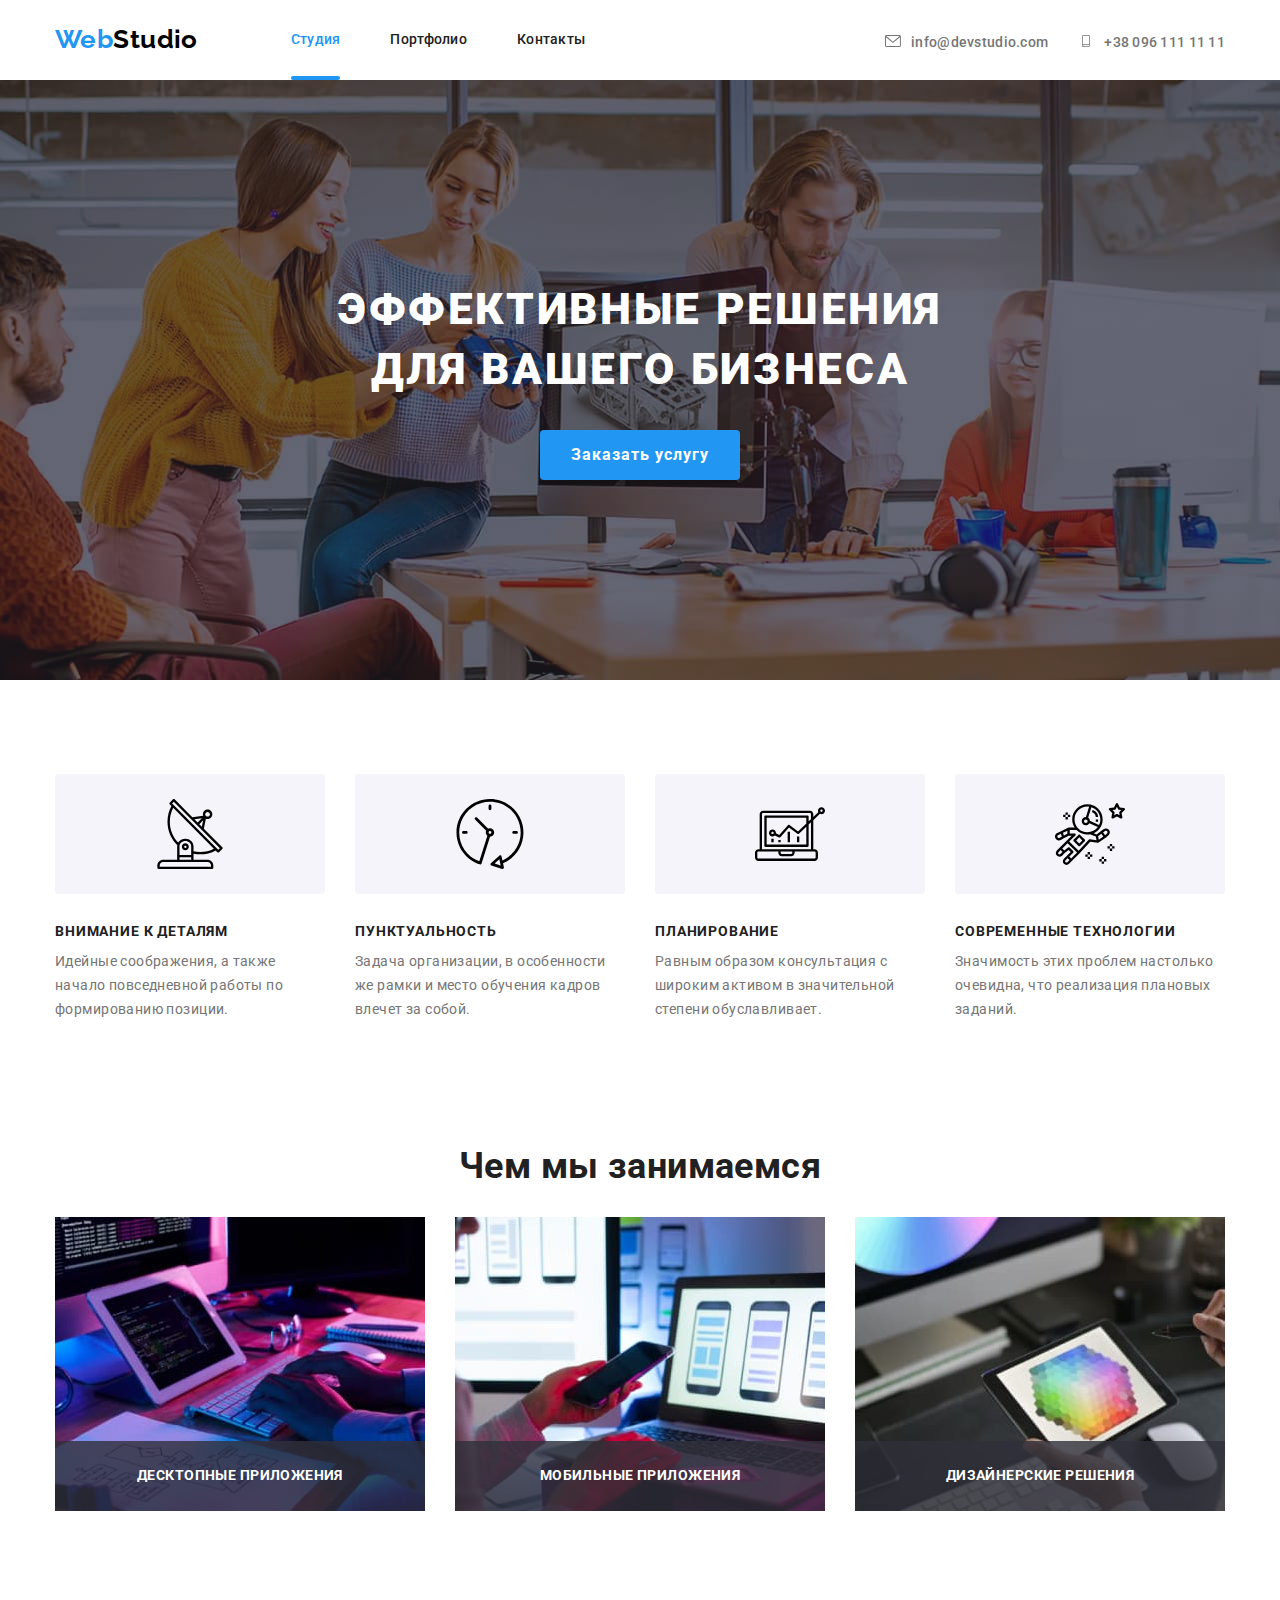
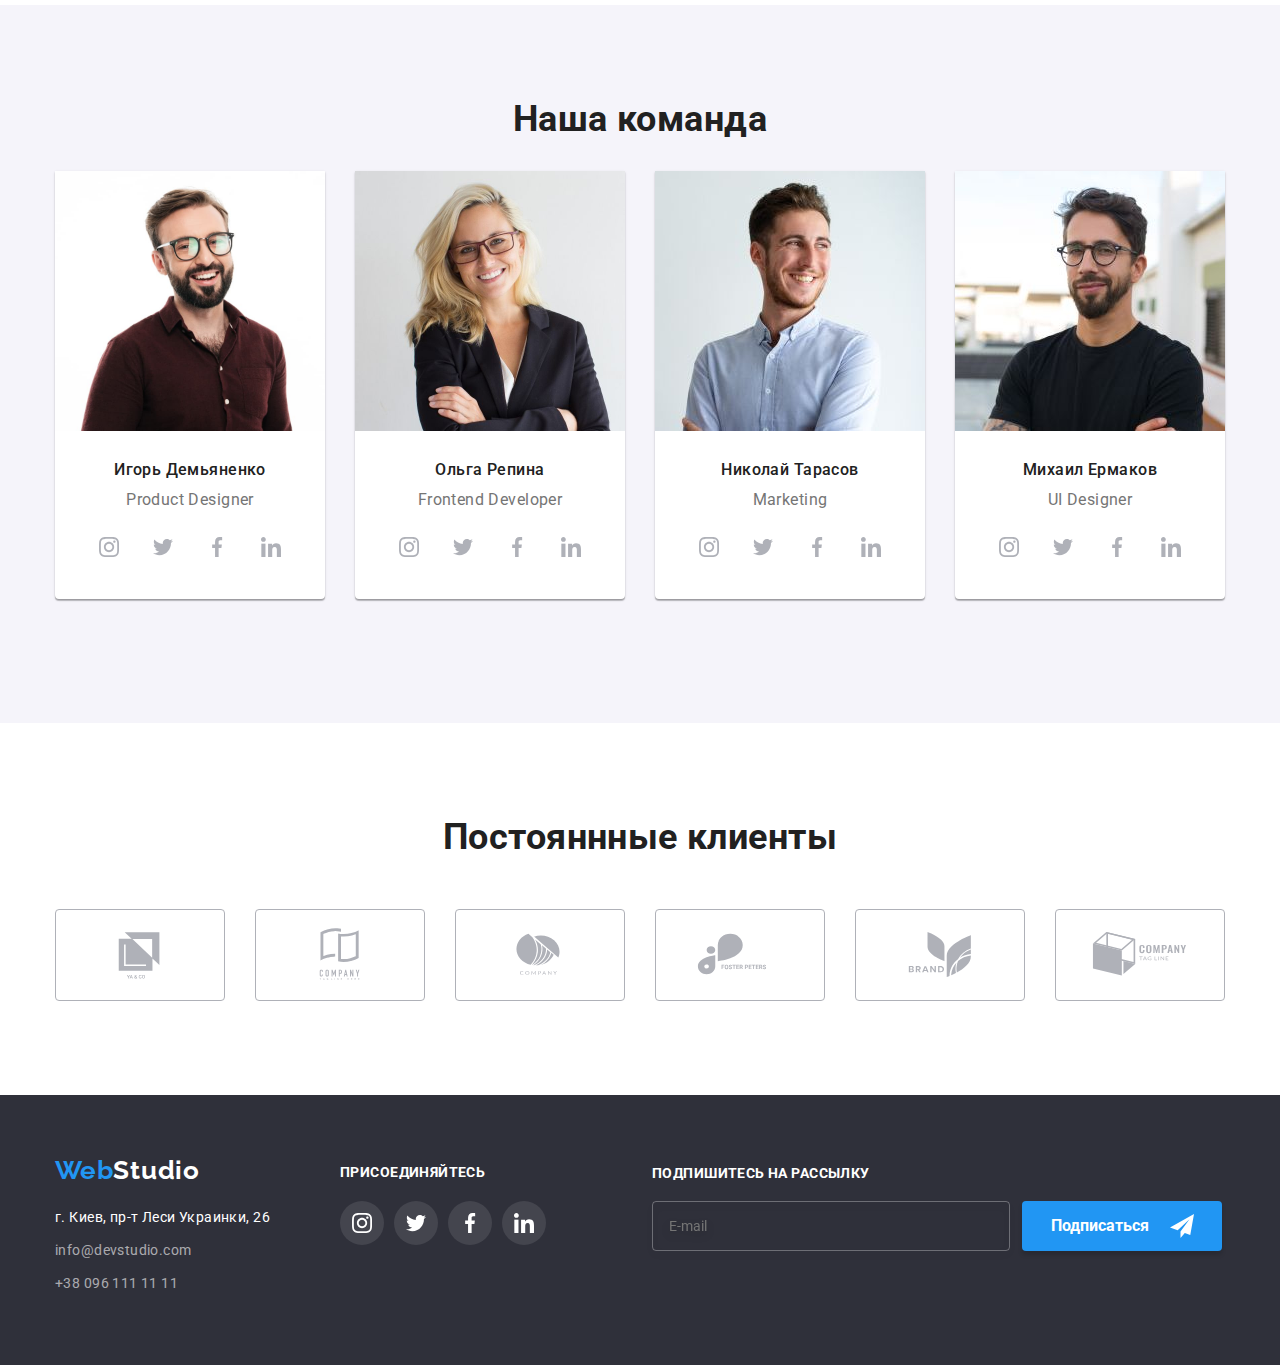
==== commit 5d3d7ca9: "hero" ====
--- a/index.html
+++ b/index.html
@@ -92,7 +92,7 @@
                 <a href="" class="menu__link">Контакты</a>
               </li>
             </ul>
-            <div>
+            <div class="menu__container">
               <ul class="menu__contacts">
                 <li class="menu__item">
                   <a href="tel:+380961111111" class="menu__contacts"
@@ -318,7 +318,7 @@
                                     <source
                                       media="(max-width:767px)"
                                       srcset="./images/team/frontend_developer/frontend_developer_s.jpg 1x,
-                                      ./images/team/frontend_developer/frontend_developerr_s@2x.jpg 2x
+                                      ./images/team/frontend_developer/frontend_developer_s@2x.jpg 2x
                                       "
                                       type="image/jpg"
                                     />
--- a/css/main.min.css
+++ b/css/main.min.css
@@ -1 +1 @@
-*,*::before,*::after{box-sizing:border-box}:root{--text-color: #757575;--bnt-color-hover: #F5F4FA;--btn-color-hb: #2196F3;--btn-color-text: #212121;--default-white: #ffffff;--font-size: 14px;--bg-color: #2F303A;--set-gap: 30px;--card-shadow: 0px 1px 3px rgba(0, 0, 0, 0.12), 0px 1px 1px rgba(0, 0, 0, 0.14), 0px 2px 1px rgba(0, 0, 0, 0.2);--timing-duration: 250ms;--timing-function: cubic-bezier(0.4, 0, 0.2, 1)}img{display:block;width:100%;height:auto}.contact__e,.contact__tel{text-decoration:none;font-style:normal}.visually-hidden{position:absolute;white-space:nowrap;width:1px;height:1px;overflow:hidden;border:0;padding:0;clip:rect(0 0 0 0);clip-path:inset(50%);margin:-1px}.e-link{text-decoration:none;font-style:normal}.ph-link{text-decoration:none;font-style:normal}ul{padding:0;margin:0;list-style:none}li{list-style-type:none}p,h1,h2,h3,h4,h5,h6{margin:0}ul,ol,li{margin:0;padding:0}body{font-family:"Roboto",sans-serif;color:var(--btn-color-text);font-size:14px;letter-spacing:.03em}section{padding-top:60px;padding-bottom:60px}@media screen and (min-width: 1200px){section{padding-top:94px;padding-bottom:94px}}.container{padding-left:15px;padding-right:15px;margin-left:auto;margin-right:auto;outline:3px solid red}@media screen and (min-width: 480px){.container{width:480px}}@media screen and (min-width: 768px){.container{width:768px}}@media screen and (min-width: 1200px){.container{width:1200px}}button{cursor:pointer;border:none}.header{position:relative}.header__container{display:flex;align-items:center}.logo-color{color:var(--btn-color-hb);text-decoration:none;font-family:Raleway;font-weight:700;font-size:26px;line-height:1.2}.logo{padding-top:16px;padding-bottom:16px;text-decoration:none;font-family:Raleway;font-weight:700;font-size:26px;line-height:1.2;color:#000}@media screen and (min-width: 780px){.logo{padding:0}}.header-icon{align-items:center;vertical-align:middle;margin-right:10px;fill:currentColor}.nav__site{display:flex;justify-content:center;font-style:normal;font-weight:500;font-size:var(--font-size);line-height:1.14}.nav__site:hover,.nav__site:focus{color:var(--btn-color-hb)}.contact-links{display:none}@media screen and (min-width: 768px){.contact-links{display:flex;align-items:baseline}}.contact{display:none}@media screen and (min-width: 768px){.contact{padding:0;margin:0;display:flex}}.nav__site:first-child{margin-left:93px}.nav__site .nav__item{margin-right:50px}.contact .contact__item:last-child{margin-right:0}.nav__site .current{color:var(--btn-color-hb)}.current::after{content:"";position:absolute;left:0;bottom:0;display:flex;width:100%;height:4px;background-color:#2196f3;border-radius:2px}.contact{font-style:normal;font-weight:400;line-height:1.14;color:var(--text-color)}@media screen and (max-width: 767px){.contact{display:none}}@media screen and (min-width: 768px){.contact{display:block}}@media screen and (min-width: 1200px){.contact{display:flex;margin-left:auto;padding-top:5px}}.contact__e{margin-right:30px}@media screen and (max-width: 1200px){.contact__e{margin-bottom:10px}}.contact__e,.contact__tel{display:flex;font-style:normal;font-weight:500;font-size:12px;line-height:1.14;letter-spacing:.02em;color:var(--text-color);transition:color var(--timing-duration) var(--timing-function)}.contact .contact__e:hover,.contact .contact__e:focus,.contact .contact__e:hover,.contact .contact__e:focus,.contact .contact__tel:hover,.contact .contact__tel:focus,.contact .contact__tel:hover,.contact .contact__tel:focus{color:var(--btn-color-hb)}@media screen and (min-width: 1200px){.contact__e,.contact__tel{font-size:var(--font-size)}}.nav__link{display:flex;position:relative;padding-top:32px;padding-bottom:32px;text-decoration:none;font-weight:500;line-height:1.14;letter-spacing:.02em;color:var(--btn-color-text);transition:color var(--timing-duration) var(--timing-function)}.nav__link:hover,.nav__link:focus{color:var(--btn-color-hb)}.menu-toggle{position:absolute;top:10px;right:10px;border:none;background-color:rgba(0,0,0,0);fill:#212121;transition-property:fill;transition-duration:var(--timing-duration);transition-timing-function:var(--timing-function);cursor:pointer}.menu-toggle:hover{fill:var(--btn-color-hb)}.menu-toggle:hover{fill:var(--btn-color-hb)}@media screen and (min-width: 768px){.menu-toggle{display:none}}.menu-toggle .icon-cross{display:none}.menu-toggle.is-open .icon-cross{display:block;width:18.67px;height:18.67px}.menu-toggle.is-open .icon-menu{display:none}.menu-container{background-color:var(--default-white);position:fixed;z-index:900;right:0;top:0;width:100%;height:100%;padding:40px;opacity:0;pointer-events:none;transition-property:opacity;transition-duration:var(--timing-duration);transition-timing-function:var(--timing-function);overflow-x:none}.menu-container.is-open{opacity:1;pointer-events:all;display:flex;justify-content:space-between;flex-direction:column}@media screen and (min-width: 768px){.menu-container.is-open{display:none}}.menu__item{margin-bottom:32px}.menu__link{text-decoration:none;font-size:40px;font-weight:500;color:#212121}.menu__contacts{text-decoration:none;font-size:34px;font-weight:500;color:#2196f3;transition-property:color;transition-duration:var(--timing-duration);transition-timing-function:var(--timing-function)}.menu__contacts:hover,.menu__contacts:focus{color:var(--btn-color-hb)}.menu__link.current{color:var(--btn-color-hb)}.menu__mail{text-decoration:none;font-size:24px;font-weight:500;color:#757575}.menu__social-list{margin-top:32px;display:inline-flex}.menu__socials{text-decoration:none;font-size:18px;font-weight:500;color:#2196f3}.menu__social-item{position:relative;margin-right:20px}.menu__social-item::before{content:"";position:absolute;right:-15%;display:flex;width:2px;height:15px;background-color:rgba(33,33,33,.2)}.hero__title{margin:auto;margin-bottom:30px;width:696px;font-weight:900;font-size:44px;line-height:1.4;text-align:center;letter-spacing:.06em;text-transform:uppercase;color:#fff}@media screen and (max-width: 1199px){.hero__title{width:360px;height:84px;font-size:26px}}.hero__container{max-width:1600px;background-repeat:no-repeat;background-position:center;background-size:cover;height:400px;margin-left:auto;margin-right:auto;padding-top:118px;text-align:center;background-color:var(--bg-color);background-image:linear-gradient(to bottom, rgba(47, 48, 58, 0.4), rgba(47, 48, 58, 0.4)),url(../../images/background-img/hero/Mobile/hero.jpg)}@media(min-device-pixel-ratio: 2),(min-resolution: 192dpi),(min-resolution: 2dppx){.hero__container{background-image:linear-gradient(to bottom, rgba(47, 48, 58, 0.4), rgba(47, 48, 58, 0.4)),url(../../images/background-img/hero/Mobile/hero@2x.jpg)}}@media screen and (min-width: 768px){.hero__container{background-image:linear-gradient(to bottom, rgba(47, 48, 58, 0.4), rgba(47, 48, 58, 0.4)),url(../../images/background-img/hero/Tablet/header.jpg)}}@media screen and (min-width: 768px)and (min-device-pixel-ratio: 2),screen and (min-width: 768px)and (min-resolution: 192dpi),screen and (min-width: 768px)and (min-resolution: 2dppx){.hero__container{background-image:linear-gradient(to bottom, rgba(47, 48, 58, 0.4), rgba(47, 48, 58, 0.4)),url(../../images/background-img/hero/Tablet/header@2x.jpg)}}@media screen and (min-width: 1200px){.hero__container{background-image:linear-gradient(to bottom, rgba(47, 48, 58, 0.4), rgba(47, 48, 58, 0.4)),url(../../images/background-img/hero/Desktop/hero.jpg);height:600px;background-size:1600px;padding-top:200px}}@media screen and (min-width: 1200px)and (min-device-pixel-ratio: 2),screen and (min-width: 1200px)and (min-resolution: 192dpi),screen and (min-width: 1200px)and (min-resolution: 2dppx){.hero__container{background-image:linear-gradient(to bottom, rgba(47, 48, 58, 0.4), rgba(47, 48, 58, 0.4)),url(../../images/background-img/hero/Desktop/hero@2x.jpg)}}.hero__btn{width:200px;height:50px;display:block;margin:0 auto;background:var(--btn-color-hb);box-shadow:0px 4px 4px rgba(0,0,0,.15);border-radius:4px;font-family:"Roboto";font-style:normal;font-weight:700;font-size:16px;line-height:1.87;letter-spacing:.06em;color:#fff}.benefit__list{justify-content:center;margin:0px;padding:0px;margin-left:-30px}@media screen and (min-width: 768px){.benefit__list{display:flex;flex-wrap:wrap}}.benefit__title{font-style:normal;font-weight:700;font-size:var(--font-size);line-height:1.14;letter-spacing:.06em;text-transform:uppercase}@media screen and (max-width: 768px){.benefit__title{text-align:center}}.benefit__text{font-style:normal;font-weight:400;line-height:1.71;color:var(--text-color);padding-top:10px}.benefit__item{margin-left:30px;margin-bottom:30px}.benefit__item:last-child{margin-bottom:0}@media(min-width: 768px){.benefit__item{display:flex;flex-wrap:wrap;width:270px;flex-basis:calc(25% - 30px);margin-left:30px}.benefit__item:last-child{margin-right:0}}.benefit-icon{width:70px;height:70px}.icons{margin-bottom:30px;width:100%;height:120px;justify-content:center;display:inline-flex;align-items:center;background:#f5f4fa;border-radius:4px}@media screen and (min-width: 768px){.icons{width:270px}}.our-work{padding-top:0}@media(max-width: 1200px){.our-work{display:none}}.our-work__container>.our-work__list{display:flex}.our-work__list .our-work__item+.our-work__item{flex-basis:calc(33.3333333333% - 30px)}.our-work__item:not(:last-child){margin-right:30px}.our-work__item{position:relative}.work-card-text{padding-top:27px;padding-bottom:27px;width:370px;height:70px;left:615px;top:1435px;background-color:rgba(47,48,58,.8);background-image:linear-gradient(rgba(47, 48, 58, 0.4), rgba(47, 48, 58, 0.4))}.our-work__text{position:absolute;bottom:0;right:0;left:0;display:flex;align-items:center;justify-content:center;height:70px;text-transform:uppercase;line-height:1.14;font-weight:700;color:#fff;background:rgba(47,48,58,.8)}.about-us{display:block;margin:0 auto;background:#f5f4fa}@media screen and (max-width: 480px){.about-us{padding-top:60px;padding-bottom:60px}}.about-us__item{margin-bottom:30px}@media screen and (min-width: 480px){.about-us__item{width:auto}}@media screen and (min-width: 768px){.about-us__item{width:354px}.about-us__item:nth-child(2n+1){margin-right:30px}.about-us__item:nth-child(1n+3){margin-bottom:0}}@media screen and (min-width: 1200px){.about-us__item{width:270px;margin-right:30px;margin-bottom:0}.about-us__item:last-child{margin-right:0}}.section__title{text-align:center;font-style:normal;font-weight:700;font-size:28px;line-height:1.16;color:var(--btn-color-text);margin-bottom:30px}@media screen and (min-width: 1200px){.section__title{font-size:36px}}@media screen and (min-width: 768px){.about-us__list{display:flex;flex-wrap:wrap;justify-content:center}}.about-us__card{left:215px;top:1635px;background-color:#fff;box-shadow:0px 1px 3px rgba(0,0,0,.12),0px 1px 1px rgba(0,0,0,.14),0px 2px 1px rgba(0,0,0,.2);border-radius:0px 0px 4px 4px}@media screen and (min-width: 480px){.about-us__card{width:100%;margin-bottom:30px}}.worker-container{padding-top:30px;padding-bottom:30px}.worker-container .worker-container__name{margin-bottom:10px}.about-us .name{font-weight:500;font-size:16px;line-height:1.18;text-align:center}.about-us .text{display:block;margin-bottom:16px;font-weight:400;font-size:16px;line-height:1.19;text-align:center;color:var(--text-color)}.our-work__item:last-child{margin-right:0}.workers-soc__list{display:flex;justify-content:center}.workers-soc__item{width:44px;height:44px;margin-right:10px}.workers-soc__item:last-child{margin-right:0}.workers-soc__link{width:100%;height:100%;background-color:var(--default-white);border-radius:50%;display:flex;align-items:center;justify-content:center;fill:#afb1b8;transition:background-color var(--timing-duration) var(--timing-function)}.workers-soc__link:hover,.workers-soc__link:focus{background-color:var(--btn-color-hb)}.workers-soc__link:hover .workers-soc__icon,.workers-soc__link:focus .workers-soc__icon{fill:var(--default-white)}.clients__title{font-weight:700;font-size:28px;line-height:1.16;text-align:center;margin-bottom:30px;color:var(--btn-color-text)}@media screen and (min-width: 1200px){.clients__title{font-size:36px;margin-bottom:50px}}.clients__list{display:flex;flex-wrap:wrap;justify-content:center;gap:30px}.clients__item{color:#afb1b8;transition:color var(--timing-duration) var(--timing-function)}.clients__item:hover,.clients__item:focus{color:var(--btn-color-hb)}@media screen and (max-width: 767px){.clients__item{width:210px}.clients__item:nth-child(1n+5){margin-bottom:0}}@media screen and (min-width: 768px){.clients__item{width:226px}}@media screen and (min-width: 1200px){.clients__item{flex-basis:calc((100% - 150px)/6)}}.clients__link{display:flex;align-items:center;justify-content:center;width:auto;height:92px;border-radius:4px;border:1px solid #afb1b8;color:#afb1b8;fill:currentColor;transition:color var(--timing-duration) var(--timing-function),border-color var(--timing-duration) var(--timing-function)}.clients__link:hover,.clients__link:focus{border-color:var(--btn-color-hb)}.clients__link:hover,.clients__link:focus{color:var(--btn-color-hb)}.set{border-top:1px solid #ececec;padding-top:60px;padding-bottom:60px}@media screen and (min-width1200px){.set{padding-top:94px;padding-bottom:94px}}@media screen and (min-width: 768px){.set__list{display:flex;flex-wrap:wrap;padding-left:0}}.set__list>.set__item{aspect-ratio:auto 450/294;margin-bottom:30px}.set__list>.set__item:last-child{margin-bottom:0}@media screen and (min-width: 768px)and (max-width: 1199px){.set__list>.set__item{width:354px;margin-right:30px}.set__list>.set__item:nth-child(2n){margin-right:0}}@media screen and (min-width: 1200px){.set__list>.set__item{width:370px;margin-right:30px}.set__list>.set__item:nth-child(n+7){margin-bottom:0}.set__list>.set__item:nth-child(3n){margin-right:0}}.card-content__title{font-weight:700;font-size:18px;line-height:2;letter-spacing:.06em;align-items:center}.card-content__text{font-style:normal;font-size:16px;line-height:2.25;color:var(--text-color)}.footer__section{margin:0 auto;background:var(--bg-color);padding-top:60px;padding-bottom:60px;width:100%}@media screen and (max-width: 1199px){.footer__section{text-align:center}}@media screen and (min-width: 1200px){.footer{display:flex}}.footer__tab{margin-bottom:60px}@media screen and (min-width: 768px)and (max-width: 1199px){.footer__tab{display:flex;margin-left:15px;margin-right:15px;margin-bottom:0;justify-content:space-between}}@media screen and (min-width: 1200px){.footer__tab{display:flex;margin-bottom:0}}@media screen and (min-width: 1200px){.logo-adress{margin-bottom:0;margin-right:70px}}.contact-link__list .item:first-child{margin-top:20px}.bottom-logo-color{color:#fff;text-decoration:none;font-weight:700;font-size:26px;line-height:1.2;letter-spacing:.03em}.contact-link__list .item{margin-bottom:9px}.e-link,.ph-link{font-style:normal;font-weight:400;line-height:1.71;letter-spacing:.03em;color:rgba(255,255,255,.6);display:block;transition:color var(--timing-duration) var(--timing-function)}.contact-link__list .e-link:hover,.contact-link__list .e-link:focus,.contact-link__list .addres-link:hover,.contact-link__list .addres-link:focus,.contact-link__list .ph-link:hover,.contact-link__list .ph-link:focus{color:var(--btn-color-hb)}.addres-link{text-decoration:none;font-style:normal;font-weight:400;line-height:1.71;letter-spacing:.03em;color:#fff;transition:color var(--timing-duration) var(--timing-function)}.footer-soc__titel{margin-bottom:20px;font-weight:700;font-size:14px;line-height:1.14;text-transform:uppercase;color:#fff}.footer-soc{justify-content:center;display:inline-block;align-items:baseline}@media screen and (max-width: 768px){.footer-soc{margin-top:60px}}@media screen and (min-width: 1200px){.footer-soc{margin-top:10px;margin-right:93px;justify-content:center;display:inline-block;align-items:baseline}}.footer-soc__list{display:flex}@media screen and (min-width: 1200px){.footer-soc__list{margin-bottom:30px}}.footer-soc__item{width:44px;height:44px;margin-right:10px}.footer-soc__icon{fill:#fff}.footer-soc__link{width:100%;height:100%;background-color:rgba(255,255,255,.1);border-radius:50%;display:flex;align-items:center;justify-content:center;fill:#fff;transition:background-color var(--timing-duration) var(--timing-function)}.footer-soc__link:hover,.footer-soc__link:focus{background-color:var(--btn-color-hb)}.footer-soc__link:hover .footer-soc_icon,.footer-soc__link:focus .footer-soc_icon{fill:var(--default-white)}.footer-form{margin-top:0;margin-left:auto}@media screen and (min-width: 1200px){.footer-form{margin-right:auto;margin-top:10px}}.footer-form__title{font-family:"Roboto";font-style:normal;font-weight:700;font-size:14px;line-height:1.1428571429;letter-spacing:.03em;text-transform:uppercase;margin-bottom:20px;color:#fff}.footer-form__mail{margin-top:20px;border:none}@media screen and (min-width: 1200px){.footer-form__mail{display:flex}}.footer-form__input{width:358px;height:50px;background-color:rgba(0,0,0,0);border:1px solid rgba(255,255,255,.3);filter:drop-shadow(0px 4px 4px rgba(0, 0, 0, 0.15));border-radius:4px;outline:none;color:rgba(255,255,255,.6);padding-left:16px;transition:border var(--timing-duration) var(--timing-function)}.footer-form__input:focus,.footer-form__input:hover{border-color:var(--btn-color-hb)}.footer-form__btn{position:relative;display:flex;align-items:center;margin:auto;width:200px;height:50px;background-color:var(--btn-color-hb);box-shadow:0px 4px 4px rgba(0,0,0,.15);border-radius:4px;border-color:rgba(0,0,0,0);font-weight:700;font-size:16px;line-height:1.875;padding-left:29px;color:#fff;fill:currentColor;transition:fill var(--timing-duration) var(--timing-function);transition:background-color var(--timing-duration) var(--timing-function)}@media screen and (max-width: 1199px){.footer-form__btn{margin-top:20px}}@media screen and (min-width: 1200px){.footer-form__btn{margin-left:12px}}.footer-form__btn:hover,.footer-form__btn:focus{background-color:#fff;color:var(--btn-color-hb)}.icon-send{position:absolute;right:28px;margin-left:10px}.icon-send:hover,.icon-send:focus{background-color:#fff;color:var(--btn-color-hb);fill:var(--btn-color-hb)}.nav-list_card{display:flex;flex-wrap:wrap;align-items:center;margin-bottom:25px}@media screen and (min-width: 768px){.nav-list_card{justify-content:center;margin-bottom:30px}}@media screen and (min-width: 1200px){.nav-list_card{margin-bottom:50px}}.nav-list_item{margin-left:8px}@media screen and (max-width: 767px){.nav-list_item{margin-bottom:15px}}.nav-list_card .site-nav-btn{font-family:inherit;font-weight:500;line-height:1.14;letter-spacing:.03em;color:var(--btn-color-text);background-color:#f5f4fa}.site-bnt{display:block;border-radius:4px;font-family:"Roboto";font-weight:500;font-size:16px;line-height:1.62;letter-spacing:.03em;color:var(--btn-color-text);background-color:var(--bnt-color-hover);padding:6px 22px;transition:color var(--timing-duration) var(--timing-function),background-color var(--timing-duration) var(--timing-function),box-shadow var(--timing-duration) var(--timing-function)}.site-bnt:hover,.site-bnt:focus{color:var(--bnt-color-hover);background-color:var(--btn-color-hb);box-shadow:0px 3px 1px rgba(0,0,0,.1),0px 1px 2px rgba(0,0,0,.08),0px 2px 2px rgba(0,0,0,.12);border-radius:4px}.card{width:370px;height:404px;overflow:hidden;background-color:#fff;border:1px solid #eee;cursor:pointer;transition:box-shadow var(--timing-duration) var(--timing-function),border-radius var(--timing-duration) var(--timing-function)}.card:hover,.card:focus{box-shadow:var(--card-shadow);border-radius:0px 0px 4px 4px}.card-content{padding:20px 24px}.card-thumb{position:relative;overflow:hidden}.card-top-text{font-weight:400;font-size:18px;line-height:1.55;letter-spacing:.03em;color:#fff;position:absolute;display:inline-block;width:100%;height:100%;left:0;top:0;background-color:rgba(33,150,243,.9);padding:63px 24px;transform:translateY(100%);transition:transform 250ms var(--timing-function)}.set__item:hover .card-top-text{transform:translateY(0%)}.backdrop{position:fixed;top:0;left:0;width:100%;height:100%;background:rgba(0,0,0,.2);opacity:1;transform:opacity var(--timing-duration) var(--timing-function),visibility var(--timing-duration) var(--timing-function);overflow-y:scroll}.backdrop.is-hidden{opacity:0;visibility:hidden;pointer-events:none}.modal{display:block;padding:40px;position:absolute;margin-top:100px;top:50%;left:50%;min-width:450px;min-height:609px;background-color:#fff;box-shadow:0px 1px 3px rgba(0,0,0,.12),0px 1px 1px rgba(0,0,0,.14),0px 2px 1px rgba(0,0,0,.2);border-radius:4px;transform:translate(-50%, -50%);transition:transform 250ms cubic-bezier(0.4, 0, 0.2, 1),opacity 250ms cubic-bezier(0.4, 0, 0.2, 1)}.backdrop.is-hidden .modal{transform:translate(-50%, -50%) scale(0.75);opacity:0}@media screen and (min-width: 768px){.modal{min-width:450px;min-height:609px}}@media screen and (min-width: 1200px){.modal{min-width:528px;min-height:581px}}.modal-bnt_close{display:flex;position:absolute;top:8px;right:8px;width:30px;height:30px;border-radius:50%;border:1px solid rgba(0,0,0,.1);background-color:var(--secondary-background-color);cursor:pointer;align-items:center;justify-content:center;transition:fill 250ms cubic-bezier(0.4, 0, 0.2, 1)}.modal-bnt_close:hover,.modal-bnt_close:focus{fill:var(--btn-color-hb)}.modal_title{text-align:center;font-size:18px;font-weight:600;margin-bottom:15px;font-weight:700;font-size:20px;line-height:1.15;letter-spacing:.03em;color:#212121;display:block;margin-left:auto;margin-right:auto;margin-bottom:12px}.modal_field{margin-bottom:10px}.input-wrap{position:relative}.modal-icon{position:absolute;left:7px;top:50%;transform:translateY(-50%)}.modal-input{width:100%;height:45px;border:1px solid rgba(33,33,33,.2);border-radius:4px;fill:currentColor;padding-left:30px;outline:none;transition:border-color 250ms var(--timing-function),fill 250ms var(--timing-function)}.modal-input:focus,.modal-input:hover{border-color:#2196f3}.modal-input:focus+.modal-icon,.modal-input:hover+.modal-icon{fill:#2196f3}.modal_label{position:relative;display:block;font-size:12px;line-height:1.17;letter-spacing:.01em;margin-bottom:4px;color:#757575}textarea{resize:none}.modal-text{padding:12px 16px;width:100%;height:120px;border:1px solid rgba(33,33,33,.2);border-radius:4px;resize:none;outline:none;transition:border 250ms var(--transition-cubic)}.modal-text:focus,.modal-text:hover{border:1px solid #2196f3}.form-text{color:#757575;margin-left:8.38px;font-size:14px;font-weight:400;line-height:1.7}@media screen and (max-width: 768px){.form-text{margin-left:8px;font-size:12px;font-weight:400;line-height:1.2;color:#757575}}.form-link{color:var(--btn-color-hb)}.checkbox-field{position:relative;display:flex;align-items:center;margin-left:auto;margin-right:auto;margin-bottom:30px}.checkbox{appearance:none;position:absolute}.checkbox:hover+.agreement-icon{border-color:var(--btn-color-hb)}.checkbox:focus+.agreement-icon{border-color:var(--default-white)}.checkbox:checked+.agreement-icon{background-color:var(--btn-color-hb);background-image:url(../images/icon/checkbox.svg);border:none;background-repeat:no-repeat;background-position:center}.agreement-icon{border:1px solid #212121;display:inline-block;top:16%;left:-1px;transition-property:border-color;transition-duration:var(--transition-duration);transition-timing-function:var(--timing-function)}.modal-bnt-send{width:200px;height:50px;display:block;margin:0 auto;background:var(--btn-color-hb);box-shadow:0px 4px 4px rgba(0,0,0,.15);border-radius:4px;font-family:"Roboto";font-style:normal;font-weight:700;font-size:16px;line-height:1.87;letter-spacing:.06em;color:#fff;transition:background var(--timing-duration) var(--timing-function)}.modal-bnt-send:hover,.modal-bnt-send:focus{background:#188ce8}/*# sourceMappingURL=main.min.css.map */+*,*::before,*::after{box-sizing:border-box}:root{--text-color: #757575;--bnt-color-hover: #F5F4FA;--btn-color-hb: #2196F3;--btn-color-text: #212121;--default-white: #ffffff;--font-size: 14px;--bg-color: #2F303A;--set-gap: 30px;--card-shadow: 0px 1px 3px rgba(0, 0, 0, 0.12), 0px 1px 1px rgba(0, 0, 0, 0.14), 0px 2px 1px rgba(0, 0, 0, 0.2);--timing-duration: 250ms;--timing-function: cubic-bezier(0.4, 0, 0.2, 1)}img{display:block;width:100%;height:auto}.contact__e,.contact__tel{text-decoration:none;font-style:normal}.visually-hidden{position:absolute;white-space:nowrap;width:1px;height:1px;overflow:hidden;border:0;padding:0;clip:rect(0 0 0 0);clip-path:inset(50%);margin:-1px}.e-link{text-decoration:none;font-style:normal}.ph-link{text-decoration:none;font-style:normal}ul{padding:0;margin:0;list-style:none}li{list-style-type:none}p,h1,h2,h3,h4,h5,h6{margin:0}ul,ol,li{margin:0;padding:0}body{font-family:"Roboto",sans-serif;color:var(--btn-color-text);font-size:14px;letter-spacing:.03em}section{padding-top:60px;padding-bottom:60px}@media screen and (min-width: 1200px){section{padding-top:94px;padding-bottom:94px}}.container{padding-left:15px;padding-right:15px;margin-left:auto;margin-right:auto}@media screen and (min-width: 480px){.container{width:480px}}@media screen and (min-width: 768px){.container{width:768px}}@media screen and (min-width: 1200px){.container{width:1200px}}button{cursor:pointer;border:none}.header{position:relative}.header__container{display:flex;align-items:center}.logo-color{color:var(--btn-color-hb);text-decoration:none;font-family:Raleway;font-weight:700;font-size:26px;line-height:1.2}.logo{padding-top:16px;padding-bottom:16px;text-decoration:none;font-family:Raleway;font-weight:700;font-size:26px;line-height:1.2;color:#000}@media screen and (min-width: 780px){.logo{padding:0}}.header-icon{align-items:center;vertical-align:middle;margin-right:10px;fill:currentColor}.nav__site{display:flex;justify-content:center;font-style:normal;font-weight:500;font-size:var(--font-size);line-height:1.14}.nav__site:hover,.nav__site:focus{color:var(--btn-color-hb)}.contact-links{display:none}@media screen and (min-width: 768px){.contact-links{display:flex;align-items:baseline}}.contact{display:none}@media screen and (min-width: 768px){.contact{padding:0;margin:0;display:flex}}.nav__site:first-child{margin-left:93px}.nav__site .nav__item{margin-right:50px}.contact .contact__item:last-child{margin-right:0}.nav__site .current{color:var(--btn-color-hb)}.current::after{content:"";position:absolute;left:0;bottom:0;display:flex;width:100%;height:4px;background-color:#2196f3;border-radius:2px}.contact{font-style:normal;font-weight:400;line-height:1.14;color:var(--text-color)}@media screen and (max-width: 767px){.contact{display:none}}@media screen and (min-width: 768px){.contact{display:block}}@media screen and (min-width: 1200px){.contact{display:flex;margin-left:auto;padding-top:5px}}.contact__e{margin-right:30px}@media screen and (max-width: 1200px){.contact__e{margin-bottom:10px}}.contact__e,.contact__tel{display:flex;font-style:normal;font-weight:500;font-size:12px;line-height:1.14;letter-spacing:.02em;color:var(--text-color);transition:color var(--timing-duration) var(--timing-function)}.contact .contact__e:hover,.contact .contact__e:focus,.contact .contact__e:hover,.contact .contact__e:focus,.contact .contact__tel:hover,.contact .contact__tel:focus,.contact .contact__tel:hover,.contact .contact__tel:focus{color:var(--btn-color-hb)}@media screen and (min-width: 1200px){.contact__e,.contact__tel{font-size:var(--font-size)}}.nav__link{display:flex;position:relative;padding-top:32px;padding-bottom:32px;text-decoration:none;font-weight:500;line-height:1.14;letter-spacing:.02em;color:var(--btn-color-text);transition:color var(--timing-duration) var(--timing-function)}.nav__link:hover,.nav__link:focus{color:var(--btn-color-hb)}.menu-toggle{position:absolute;top:10px;right:10px;border:none;background-color:rgba(0,0,0,0);fill:#212121;transition-property:fill;transition-duration:var(--timing-duration);transition-timing-function:var(--timing-function);cursor:pointer}.menu-toggle:hover{fill:var(--btn-color-hb)}.menu-toggle:hover{fill:var(--btn-color-hb)}@media screen and (min-width: 768px){.menu-toggle{display:none}}.menu-toggle .icon-cross{display:none}.menu-toggle.is-open .icon-cross{display:block;width:18.67px;height:18.67px}.menu-toggle.is-open .icon-menu{display:none}.menu-container{background-color:var(--default-white);position:fixed;z-index:900;right:0;top:0;width:100%;height:100%;padding:40px;opacity:0;pointer-events:none;transition-property:opacity;transition-duration:var(--timing-duration);transition-timing-function:var(--timing-function);overflow-x:none}.menu-container.is-open{opacity:1;pointer-events:all;display:flex;justify-content:space-between;flex-direction:column}@media screen and (min-width: 768px){.menu-container.is-open{display:none}}.menu__item{margin-bottom:32px}.menu__link{text-decoration:none;font-size:40px;font-weight:500;color:#212121}.menu__container{width:100%}.menu__contacts{text-decoration:none;font-size:34px;font-weight:500;color:#2196f3;transition-property:color;transition-duration:var(--timing-duration);transition-timing-function:var(--timing-function)}.menu__contacts:hover,.menu__contacts:focus{color:var(--btn-color-hb)}.menu__link.current{color:var(--btn-color-hb)}.menu__mail{text-decoration:none;font-size:24px;font-weight:500;color:#757575}.menu__social-list{margin-top:32px;display:inline-flex}.menu__socials{text-decoration:none;font-size:18px;font-weight:500;color:#2196f3}.menu__social-item{position:relative;margin-right:20px}.menu__social-item::before{content:"";position:absolute;right:-15%;display:flex;width:2px;height:15px;background-color:rgba(33,33,33,.2)}.hero__title{margin:auto;margin-bottom:30px;font-weight:900;font-size:26px;line-height:1.62;text-align:center;letter-spacing:.06em;text-transform:uppercase;color:#fff}@media screen and (min-width: 1199px){.hero__title{width:696px;font-size:44px;line-height:1.36}}.hero__container{max-width:1600px;background-repeat:no-repeat;background-position:center;background-size:cover;height:400px;margin-left:auto;margin-right:auto;padding-top:118px;text-align:center;background-color:var(--bg-color);background-image:linear-gradient(to bottom, rgba(47, 48, 58, 0.4), rgba(47, 48, 58, 0.4)),url(../images/background-img/hero/mobile/hero.jpg)}@media(min-device-pixel-ratio: 2),(min-resolution: 192dpi),(min-resolution: 2dppx){.hero__container{background-image:linear-gradient(to bottom, rgba(47, 48, 58, 0.4), rgba(47, 48, 58, 0.4)),url(../images/background-img/hero/mobile/hero@2x.jpg)}}@media screen and (min-width: 768px){.hero__container{background-image:linear-gradient(to bottom, rgba(47, 48, 58, 0.4), rgba(47, 48, 58, 0.4)),url(../images/background-img/hero/tablet/header.jpg)}}@media screen and (min-width: 768px)and (min-device-pixel-ratio: 2),screen and (min-width: 768px)and (min-resolution: 192dpi),screen and (min-width: 768px)and (min-resolution: 2dppx){.hero__container{background-image:linear-gradient(to bottom, rgba(47, 48, 58, 0.4), rgba(47, 48, 58, 0.4)),url(../images/background-img/hero/tablet/header@2x.jpg)}}@media screen and (min-width: 1200px){.hero__container{background-image:linear-gradient(to bottom, rgba(47, 48, 58, 0.4), rgba(47, 48, 58, 0.4)),url(../images/background-img/hero/desktop/hero.jpg);height:600px;background-size:1600px;padding-top:200px}}@media screen and (min-width: 1200px)and (min-device-pixel-ratio: 2),screen and (min-width: 1200px)and (min-resolution: 192dpi),screen and (min-width: 1200px)and (min-resolution: 2dppx){.hero__container{background-image:linear-gradient(to bottom, rgba(47, 48, 58, 0.4), rgba(47, 48, 58, 0.4)),url(../images/background-img/hero/desktop/hero@2x.jpg)}}.hero__btn{width:200px;height:50px;display:block;margin:0 auto;background:var(--btn-color-hb);box-shadow:0px 4px 4px rgba(0,0,0,.15);border-radius:4px;font-family:"Roboto";font-style:normal;font-weight:700;font-size:16px;line-height:1.87;letter-spacing:.06em;color:#fff}.benefit__list{justify-content:center;margin:0px;padding:0px;margin-left:-30px}@media screen and (min-width: 768px){.benefit__list{display:flex;flex-wrap:wrap}}.benefit__title{font-style:normal;font-weight:700;font-size:var(--font-size);line-height:1.14;letter-spacing:.06em;text-transform:uppercase}@media screen and (max-width: 768px){.benefit__title{text-align:center}}.benefit__text{font-style:normal;font-weight:400;line-height:1.71;color:var(--text-color);padding-top:10px}.benefit__item{margin-left:30px;margin-bottom:30px}.benefit__item:last-child{margin-bottom:0}@media(min-width: 768px){.benefit__item{display:flex;flex-wrap:wrap;width:270px;flex-basis:calc(25% - 30px);margin-left:30px}.benefit__item:last-child{margin-right:0;margin-bottom:30px}}.benefit-icon{width:70px;height:70px}.icons{margin-bottom:30px;width:100%;height:120px;justify-content:center;display:inline-flex;align-items:center;background:#f5f4fa;border-radius:4px}@media screen and (min-width: 768px){.icons{width:270px}}.our-work{padding-top:0}@media(max-width: 1200px){.our-work{display:none}}.our-work__container>.our-work__list{display:flex}.our-work__item:not(:last-child){margin-right:30px}.our-work__item{position:relative}.work-card-text{padding-top:27px;padding-bottom:27px;width:370px;height:70px;left:615px;top:1435px;background-color:rgba(47,48,58,.8);background-image:linear-gradient(rgba(47, 48, 58, 0.4), rgba(47, 48, 58, 0.4))}.our-work__text{position:absolute;bottom:0;right:0;left:0;display:flex;align-items:center;justify-content:center;height:70px;text-transform:uppercase;line-height:1.14;font-weight:700;color:#fff;background:rgba(47,48,58,.8)}.about-us{display:block;margin:0 auto;background:#f5f4fa}@media screen and (max-width: 480px){.about-us{padding-top:60px;padding-bottom:60px}}.about-us__item{margin-bottom:30px}@media screen and (min-width: 480px){.about-us__item{width:auto}}@media screen and (min-width: 768px){.about-us__item{width:354px}.about-us__item:nth-child(2n+1){margin-right:30px}.about-us__item:nth-child(1n+3){margin-bottom:0}}@media screen and (min-width: 1200px){.about-us__item{width:270px;margin-right:30px;margin-bottom:0}.about-us__item:last-child{margin-right:0}}.section__title{text-align:center;font-style:normal;font-weight:700;font-size:28px;line-height:1.16;color:var(--btn-color-text);margin-bottom:30px}@media screen and (min-width: 1200px){.section__title{font-size:36px}}@media screen and (min-width: 768px){.about-us__list{display:flex;flex-wrap:wrap;justify-content:center}}.about-us__card{left:215px;top:1635px;background-color:#fff;box-shadow:0px 1px 3px rgba(0,0,0,.12),0px 1px 1px rgba(0,0,0,.14),0px 2px 1px rgba(0,0,0,.2);border-radius:0px 0px 4px 4px}@media screen and (min-width: 480px){.about-us__card{width:100%;margin-bottom:30px}}.worker-container{padding-top:30px;padding-bottom:30px}.worker-container .worker-container__name{margin-bottom:10px}.about-us .name{font-weight:500;font-size:16px;line-height:1.18;text-align:center}.about-us .text{display:block;margin-bottom:16px;font-weight:400;font-size:16px;line-height:1.19;text-align:center;color:var(--text-color)}.our-work__item:last-child{margin-right:0}.workers-soc__list{display:flex;justify-content:center}.workers-soc__item{width:44px;height:44px;margin-right:10px}.workers-soc__item:last-child{margin-right:0}.workers-soc__link{width:100%;height:100%;background-color:var(--default-white);border-radius:50%;display:flex;align-items:center;justify-content:center;fill:#afb1b8;transition:background-color var(--timing-duration) var(--timing-function)}.workers-soc__link:hover,.workers-soc__link:focus{background-color:var(--btn-color-hb)}.workers-soc__link:hover .workers-soc__icon,.workers-soc__link:focus .workers-soc__icon{fill:var(--default-white)}.clients__title{font-weight:700;font-size:28px;line-height:1.16;text-align:center;margin-bottom:30px;color:var(--btn-color-text)}@media screen and (min-width: 1200px){.clients__title{font-size:36px;margin-bottom:50px}}.clients__list{display:flex;flex-wrap:wrap;justify-content:center;gap:30px}.clients__item{color:#afb1b8;transition:color var(--timing-duration) var(--timing-function)}.clients__item:hover,.clients__item:focus{color:var(--btn-color-hb)}@media screen and (max-width: 767px){.clients__item{width:210px}.clients__item:nth-child(1n+5){margin-bottom:0}}@media screen and (min-width: 768px){.clients__item{width:226px}}@media screen and (min-width: 1200px){.clients__item{flex-basis:calc((100% - 150px)/6)}}.clients__link{display:flex;align-items:center;justify-content:center;width:auto;height:92px;border-radius:4px;border:1px solid #afb1b8;color:#afb1b8;fill:currentColor;transition:color var(--timing-duration) var(--timing-function),border-color var(--timing-duration) var(--timing-function)}.clients__link:hover,.clients__link:focus{border-color:var(--btn-color-hb)}.clients__link:hover,.clients__link:focus{color:var(--btn-color-hb)}.set{border-top:1px solid #ececec;padding-top:60px;padding-bottom:60px}@media screen and (min-width1200px){.set{padding-top:94px;padding-bottom:94px}}@media screen and (min-width: 768px){.set__list{display:flex;flex-wrap:wrap;padding-left:0}}.set__list>.set__item{aspect-ratio:auto 450/294;margin-bottom:30px}.set__list>.set__item:last-child{margin-bottom:0}@media screen and (min-width: 768px)and (max-width: 1199px){.set__list>.set__item{width:354px;margin-right:30px}.set__list>.set__item:nth-child(2n){margin-right:0}}@media screen and (min-width: 1200px){.set__list>.set__item{width:370px;margin-right:30px}.set__list>.set__item:nth-child(n+7){margin-bottom:0}.set__list>.set__item:nth-child(3n){margin-right:0}}.card-content__title{font-weight:700;font-size:18px;line-height:2;letter-spacing:.06em;align-items:center}.card-content__text{font-style:normal;font-size:16px;line-height:2.25;color:var(--text-color)}.footer__section{margin:0 auto;background:var(--bg-color);padding-top:60px;padding-bottom:60px;width:100%}@media screen and (max-width: 1199px){.footer__section{text-align:center}}@media screen and (min-width: 1200px){.footer{display:flex}}.footer__tab{margin-bottom:60px}@media screen and (min-width: 768px)and (max-width: 1199px){.footer__tab{display:flex;margin-left:15px;margin-right:15px;margin-bottom:0;justify-content:space-between}}@media screen and (min-width: 1200px){.footer__tab{display:flex;margin-bottom:0}}@media screen and (min-width: 1200px){.logo-adress{margin-bottom:0;margin-right:70px}}.contact-link__list .item:first-child{margin-top:20px}.bottom-logo-color{color:#fff;text-decoration:none;font-weight:700;font-size:26px;line-height:1.2;letter-spacing:.03em}.contact-link__list .item{margin-bottom:9px}.e-link,.ph-link{font-style:normal;font-weight:400;line-height:1.71;letter-spacing:.03em;color:rgba(255,255,255,.6);display:block;transition:color var(--timing-duration) var(--timing-function)}.contact-link__list .e-link:hover,.contact-link__list .e-link:focus,.contact-link__list .addres-link:hover,.contact-link__list .addres-link:focus,.contact-link__list .ph-link:hover,.contact-link__list .ph-link:focus{color:var(--btn-color-hb)}.addres-link{text-decoration:none;font-style:normal;font-weight:400;line-height:1.71;letter-spacing:.03em;color:#fff;transition:color var(--timing-duration) var(--timing-function)}.footer-soc__titel{margin-bottom:20px;font-weight:700;font-size:14px;line-height:1.14;text-transform:uppercase;color:#fff}.footer-soc{justify-content:center;display:inline-block;align-items:baseline}@media screen and (max-width: 768px){.footer-soc{margin-top:60px}}@media screen and (min-width: 1200px){.footer-soc{margin-top:10px;margin-right:93px;justify-content:center;display:inline-block;align-items:baseline}}.footer-soc__list{display:flex}@media screen and (min-width: 1200px){.footer-soc__list{margin-bottom:30px}}.footer-soc__item{width:44px;height:44px;margin-right:10px}.footer-soc__icon{fill:#fff}.footer-soc__link{width:100%;height:100%;background-color:rgba(255,255,255,.1);border-radius:50%;display:flex;align-items:center;justify-content:center;fill:#fff;transition:background-color var(--timing-duration) var(--timing-function)}.footer-soc__link:hover,.footer-soc__link:focus{background-color:var(--btn-color-hb)}.footer-soc__link:hover .footer-soc_icon,.footer-soc__link:focus .footer-soc_icon{fill:var(--default-white)}.footer-form{margin-top:0;margin-left:auto}@media screen and (min-width: 1200px){.footer-form{margin-right:auto;margin-top:10px}}.footer-form__title{font-family:"Roboto";font-style:normal;font-weight:700;font-size:14px;line-height:1.1428571429;letter-spacing:.03em;text-transform:uppercase;margin-bottom:20px;color:#fff}.footer-form__mail{margin-top:20px;border:none}@media screen and (min-width: 1200px){.footer-form__mail{display:flex}}.footer-form__input{width:100%;height:50px;background-color:rgba(0,0,0,0);border:1px solid rgba(255,255,255,.3);filter:drop-shadow(0px 4px 4px rgba(0, 0, 0, 0.15));border-radius:4px;outline:none;color:rgba(255,255,255,.6);padding-left:16px;transition:border var(--timing-duration) var(--timing-function)}.footer-form__input:focus,.footer-form__input:hover{border-color:var(--btn-color-hb)}@media screen and (min-width: 480px){.footer-form__input{width:358px}}.footer-form__btn{position:relative;display:flex;align-items:center;margin:auto;width:200px;height:50px;background-color:var(--btn-color-hb);box-shadow:0px 4px 4px rgba(0,0,0,.15);border-radius:4px;border-color:rgba(0,0,0,0);font-weight:700;font-size:16px;line-height:1.875;padding-left:29px;color:#fff;fill:currentColor;transition:fill var(--timing-duration) var(--timing-function);transition:background-color var(--timing-duration) var(--timing-function)}@media screen and (max-width: 1199px){.footer-form__btn{margin-top:20px}}@media screen and (min-width: 1200px){.footer-form__btn{margin-left:12px}}.footer-form__btn:hover,.footer-form__btn:focus{background-color:#fff;color:var(--btn-color-hb)}.icon-send{position:absolute;right:28px;margin-left:10px}.icon-send:hover,.icon-send:focus{background-color:#fff;color:var(--btn-color-hb);fill:var(--btn-color-hb)}.nav-list_card{display:flex;flex-wrap:wrap;align-items:center;margin-bottom:25px}@media screen and (min-width: 768px){.nav-list_card{justify-content:center;margin-bottom:30px}}@media screen and (min-width: 1200px){.nav-list_card{margin-bottom:50px}}.nav-list_item{margin-left:8px}@media screen and (max-width: 767px){.nav-list_item{margin-bottom:15px}}.nav-list_card .site-nav-btn{font-family:inherit;font-weight:500;line-height:1.14;letter-spacing:.03em;color:var(--btn-color-text);background-color:#f5f4fa}.site-bnt{display:block;border-radius:4px;font-family:"Roboto";font-weight:500;font-size:16px;line-height:1.62;letter-spacing:.03em;color:var(--btn-color-text);background-color:var(--bnt-color-hover);padding:6px 22px;transition:color var(--timing-duration) var(--timing-function),background-color var(--timing-duration) var(--timing-function),box-shadow var(--timing-duration) var(--timing-function)}.site-bnt:hover,.site-bnt:focus{color:var(--bnt-color-hover);background-color:var(--btn-color-hb);box-shadow:0px 3px 1px rgba(0,0,0,.1),0px 1px 2px rgba(0,0,0,.08),0px 2px 2px rgba(0,0,0,.12);border-radius:4px}.card{width:370px;height:404px;overflow:hidden;background-color:#fff;border:1px solid #eee;cursor:pointer;transition:box-shadow var(--timing-duration) var(--timing-function),border-radius var(--timing-duration) var(--timing-function)}.card:hover,.card:focus{box-shadow:var(--card-shadow);border-radius:0px 0px 4px 4px}.card-content{padding:20px 24px}.card-thumb{position:relative;overflow:hidden}.card-top-text{font-weight:400;font-size:18px;line-height:1.55;letter-spacing:.03em;color:#fff;position:absolute;display:inline-block;width:100%;height:100%;left:0;top:0;background-color:rgba(33,150,243,.9);padding:63px 24px;transform:translateY(100%);transition:transform 250ms var(--timing-function)}.set__item:hover .card-top-text{transform:translateY(0%)}.backdrop{position:fixed;top:0;left:0;width:100%;height:100%;background:rgba(0,0,0,.2);opacity:1;transform:opacity var(--timing-duration) var(--timing-function),visibility var(--timing-duration) var(--timing-function);overflow-y:scroll}.backdrop.is-hidden{opacity:0;visibility:hidden;pointer-events:none}.modal{display:block;padding:40px;position:absolute;margin-top:100px;top:50%;left:50%;min-width:450px;min-height:609px;background-color:#fff;box-shadow:0px 1px 3px rgba(0,0,0,.12),0px 1px 1px rgba(0,0,0,.14),0px 2px 1px rgba(0,0,0,.2);border-radius:4px;transform:translate(-50%, -50%);transition:transform 250ms cubic-bezier(0.4, 0, 0.2, 1),opacity 250ms cubic-bezier(0.4, 0, 0.2, 1)}.backdrop.is-hidden .modal{transform:translate(-50%, -50%) scale(0.75);opacity:0}@media screen and (min-width: 768px){.modal{min-width:450px;min-height:609px}}@media screen and (min-width: 1200px){.modal{min-width:528px;min-height:581px}}.modal-bnt_close{display:flex;position:absolute;top:8px;right:8px;width:30px;height:30px;border-radius:50%;border:1px solid rgba(0,0,0,.1);background-color:var(--secondary-background-color);cursor:pointer;align-items:center;justify-content:center;transition:fill 250ms cubic-bezier(0.4, 0, 0.2, 1)}.modal-bnt_close:hover,.modal-bnt_close:focus{fill:var(--btn-color-hb)}.modal_title{text-align:center;font-size:18px;font-weight:600;margin-bottom:15px;font-weight:700;font-size:20px;line-height:1.15;letter-spacing:.03em;color:#212121;display:block;margin-left:auto;margin-right:auto;margin-bottom:12px}.modal_field{margin-bottom:10px}.input-wrap{position:relative}.modal-icon{position:absolute;left:7px;top:50%;transform:translateY(-50%)}.modal-input{width:100%;height:45px;border:1px solid rgba(33,33,33,.2);border-radius:4px;fill:currentColor;padding-left:30px;outline:none;transition:border-color 250ms var(--timing-function),fill 250ms var(--timing-function)}.modal-input:focus,.modal-input:hover{border-color:#2196f3}.modal-input:focus+.modal-icon,.modal-input:hover+.modal-icon{fill:#2196f3}.modal_label{position:relative;display:block;font-size:12px;line-height:1.17;letter-spacing:.01em;margin-bottom:4px;color:#757575}textarea{resize:none}.modal-text{padding:12px 16px;width:100%;height:120px;border:1px solid rgba(33,33,33,.2);border-radius:4px;resize:none;outline:none;transition:border 250ms var(--transition-cubic)}.modal-text:focus,.modal-text:hover{border:1px solid #2196f3}.form-text{color:#757575;margin-left:8.38px;font-size:14px;font-weight:400;line-height:1.7}@media screen and (max-width: 768px){.form-text{margin-left:8px;font-size:12px;font-weight:400;line-height:1.2;color:#757575}}.form-link{color:var(--btn-color-hb)}.checkbox-field{position:relative;display:flex;align-items:center;margin-left:auto;margin-right:auto;margin-bottom:30px}.checkbox{appearance:none;position:absolute}.checkbox:hover+.agreement-icon{border-color:var(--btn-color-hb)}.checkbox:focus+.agreement-icon{border-color:var(--btn-color-hb)}.checkbox:checked+.agreement-icon{background-color:var(--btn-color-hb);background-image:url(../images/icon/checkbox.svg);border:none;background-repeat:no-repeat;background-position:center}.agreement-icon{border:1px solid #212121;display:inline-block;top:16%;left:-1px;transition-property:border-color;transition-duration:var(--transition-duration);transition-timing-function:var(--timing-function)}.modal-bnt-send{width:200px;height:50px;display:block;margin:0 auto;background:var(--btn-color-hb);box-shadow:0px 4px 4px rgba(0,0,0,.15);border-radius:4px;font-family:"Roboto";font-style:normal;font-weight:700;font-size:16px;line-height:1.87;letter-spacing:.06em;color:#fff;transition:background var(--timing-duration) var(--timing-function)}.modal-bnt-send:hover,.modal-bnt-send:focus{background:#188ce8}/*# sourceMappingURL=main.min.css.map */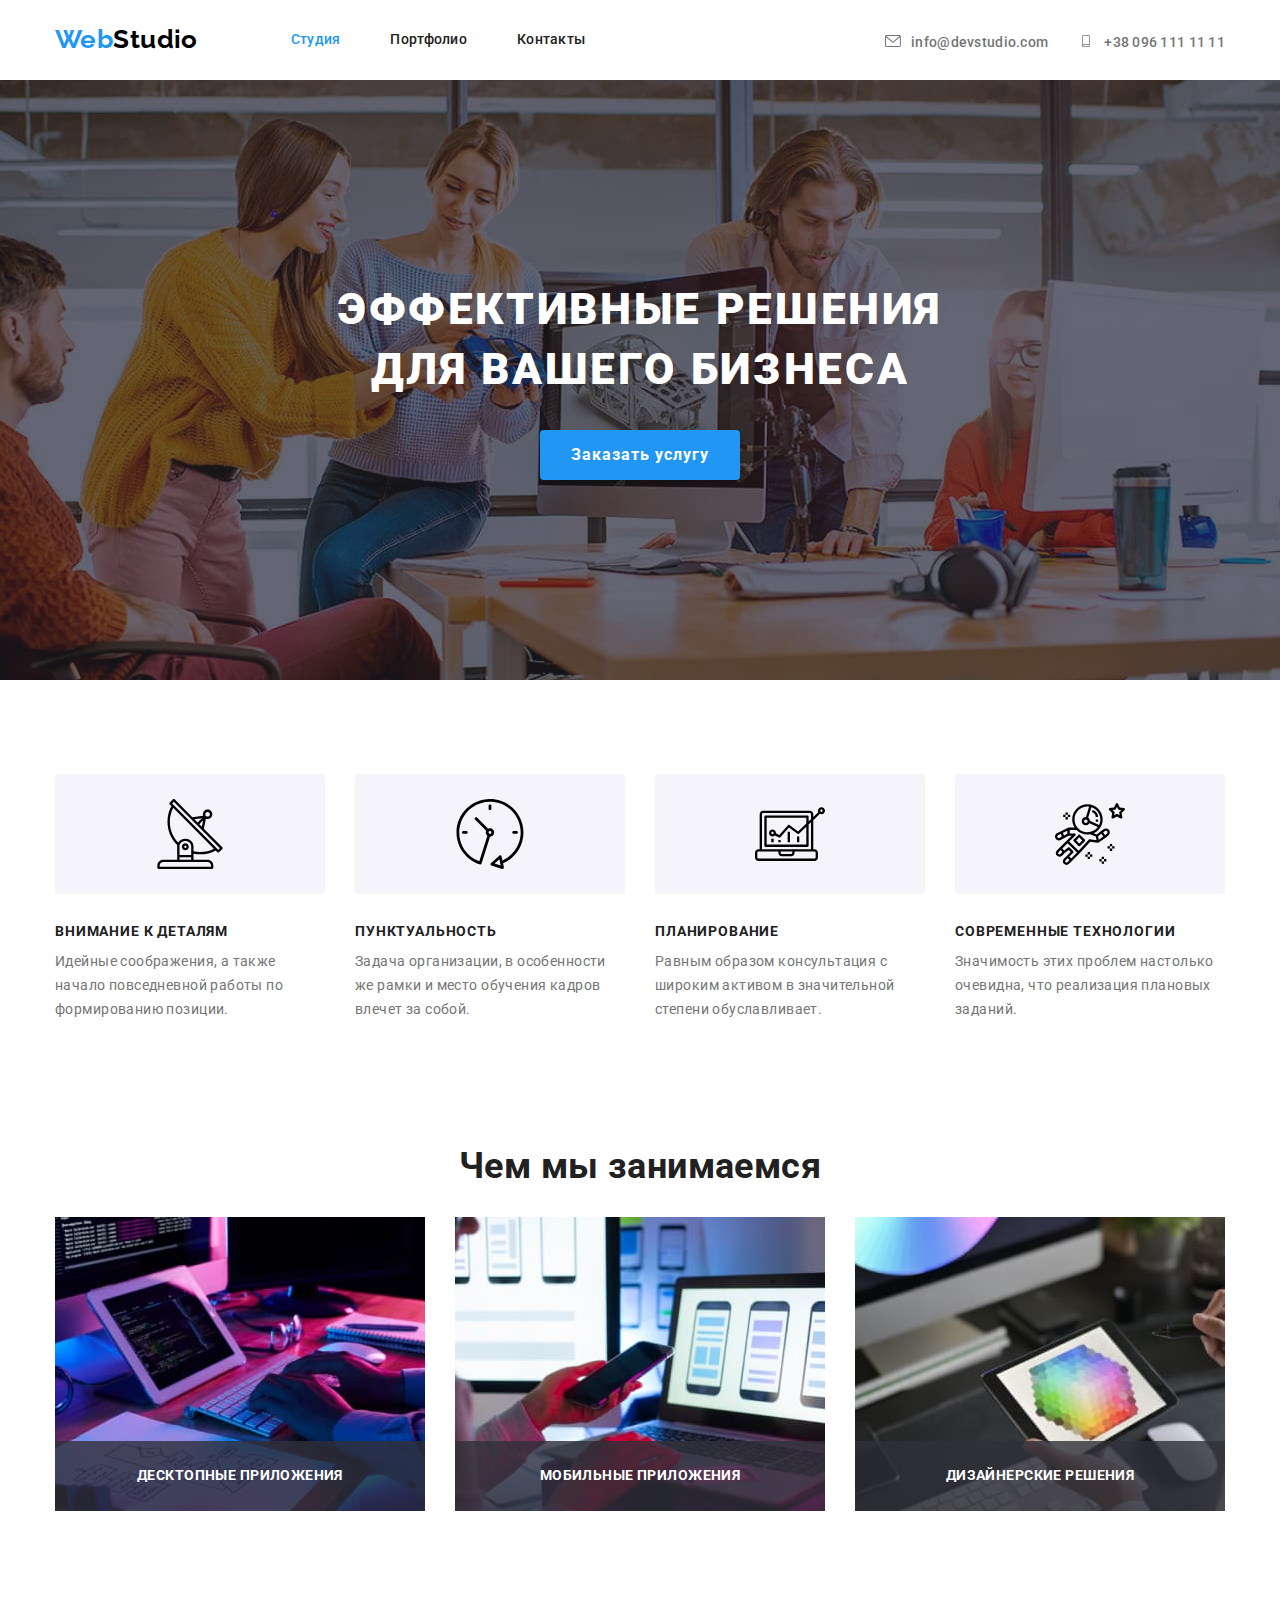
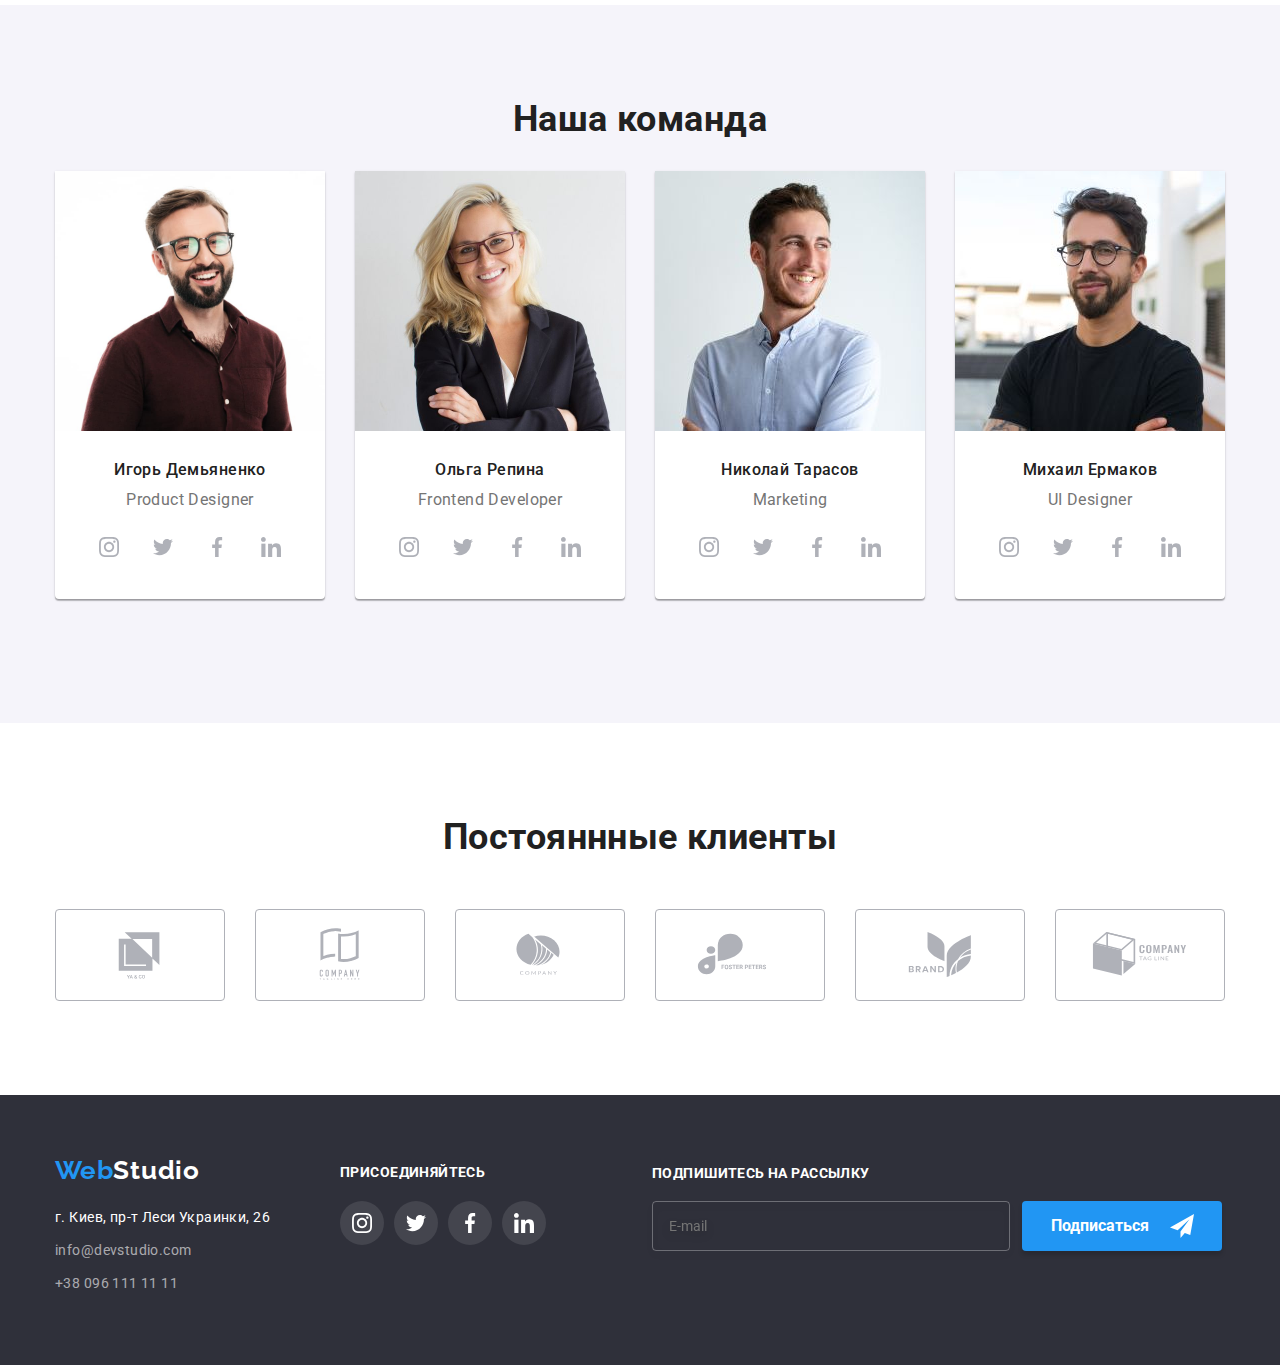
==== commit 00bbe343: "last before comment" ====
--- a/index.html
+++ b/index.html
@@ -63,7 +63,7 @@
               ></use>
             </svg>
           </button>
-          <!-- мобильно меню-->
+          <!-- моб меню-->
 
           <div class="menu-container js-menu-container" id="mobile-menu">
             <button
@@ -132,6 +132,7 @@
     
         </div>
     </header>
+
     <main>
     
         <section class="hero hero__container">
--- a/css/main.min.css
+++ b/css/main.min.css
@@ -1 +1 @@
-*,*::before,*::after{box-sizing:border-box}:root{--text-color: #757575;--bnt-color-hover: #F5F4FA;--btn-color-hb: #2196F3;--btn-color-text: #212121;--default-white: #ffffff;--font-size: 14px;--bg-color: #2F303A;--set-gap: 30px;--card-shadow: 0px 1px 3px rgba(0, 0, 0, 0.12), 0px 1px 1px rgba(0, 0, 0, 0.14), 0px 2px 1px rgba(0, 0, 0, 0.2);--timing-duration: 250ms;--timing-function: cubic-bezier(0.4, 0, 0.2, 1)}img{display:block;width:100%;height:auto}.contact__e,.contact__tel{text-decoration:none;font-style:normal}.visually-hidden{position:absolute;white-space:nowrap;width:1px;height:1px;overflow:hidden;border:0;padding:0;clip:rect(0 0 0 0);clip-path:inset(50%);margin:-1px}.e-link{text-decoration:none;font-style:normal}.ph-link{text-decoration:none;font-style:normal}ul{padding:0;margin:0;list-style:none}li{list-style-type:none}p,h1,h2,h3,h4,h5,h6{margin:0}ul,ol,li{margin:0;padding:0}body{font-family:"Roboto",sans-serif;color:var(--btn-color-text);font-size:14px;letter-spacing:.03em}section{padding-top:60px;padding-bottom:60px}@media screen and (min-width: 1200px){section{padding-top:94px;padding-bottom:94px}}.container{padding-left:15px;padding-right:15px;margin-left:auto;margin-right:auto}@media screen and (min-width: 480px){.container{width:480px}}@media screen and (min-width: 768px){.container{width:768px}}@media screen and (min-width: 1200px){.container{width:1200px}}button{cursor:pointer;border:none}.header{position:relative}.header__container{display:flex;align-items:center}.logo-color{color:var(--btn-color-hb);text-decoration:none;font-family:Raleway;font-weight:700;font-size:26px;line-height:1.2}.logo{padding-top:16px;padding-bottom:16px;text-decoration:none;font-family:Raleway;font-weight:700;font-size:26px;line-height:1.2;color:#000}@media screen and (min-width: 780px){.logo{padding:0}}.header-icon{align-items:center;vertical-align:middle;margin-right:10px;fill:currentColor}.nav__site{display:flex;justify-content:center;font-style:normal;font-weight:500;font-size:var(--font-size);line-height:1.14}.nav__site:hover,.nav__site:focus{color:var(--btn-color-hb)}.contact-links{display:none}@media screen and (min-width: 768px){.contact-links{display:flex;align-items:baseline}}.contact{display:none}@media screen and (min-width: 768px){.contact{padding:0;margin:0;display:flex}}.nav__site:first-child{margin-left:93px}.nav__site .nav__item{margin-right:50px}.contact .contact__item:last-child{margin-right:0}.nav__site .current{color:var(--btn-color-hb)}.current::after{content:"";position:absolute;left:0;bottom:0;display:flex;width:100%;height:4px;background-color:#2196f3;border-radius:2px}.contact{font-style:normal;font-weight:400;line-height:1.14;color:var(--text-color)}@media screen and (max-width: 767px){.contact{display:none}}@media screen and (min-width: 768px){.contact{display:block}}@media screen and (min-width: 1200px){.contact{display:flex;margin-left:auto;padding-top:5px}}.contact__e{margin-right:30px}@media screen and (max-width: 1200px){.contact__e{margin-bottom:10px}}.contact__e,.contact__tel{display:flex;font-style:normal;font-weight:500;font-size:12px;line-height:1.14;letter-spacing:.02em;color:var(--text-color);transition:color var(--timing-duration) var(--timing-function)}.contact .contact__e:hover,.contact .contact__e:focus,.contact .contact__e:hover,.contact .contact__e:focus,.contact .contact__tel:hover,.contact .contact__tel:focus,.contact .contact__tel:hover,.contact .contact__tel:focus{color:var(--btn-color-hb)}@media screen and (min-width: 1200px){.contact__e,.contact__tel{font-size:var(--font-size)}}.nav__link{display:flex;position:relative;padding-top:32px;padding-bottom:32px;text-decoration:none;font-weight:500;line-height:1.14;letter-spacing:.02em;color:var(--btn-color-text);transition:color var(--timing-duration) var(--timing-function)}.nav__link:hover,.nav__link:focus{color:var(--btn-color-hb)}.menu-toggle{position:absolute;top:10px;right:10px;border:none;background-color:rgba(0,0,0,0);fill:#212121;transition-property:fill;transition-duration:var(--timing-duration);transition-timing-function:var(--timing-function);cursor:pointer}.menu-toggle:hover{fill:var(--btn-color-hb)}.menu-toggle:hover{fill:var(--btn-color-hb)}@media screen and (min-width: 768px){.menu-toggle{display:none}}.menu-toggle .icon-cross{display:none}.menu-toggle.is-open .icon-cross{display:block;width:18.67px;height:18.67px}.menu-toggle.is-open .icon-menu{display:none}.menu-container{background-color:var(--default-white);position:fixed;z-index:900;right:0;top:0;width:100%;height:100%;padding:40px;opacity:0;pointer-events:none;transition-property:opacity;transition-duration:var(--timing-duration);transition-timing-function:var(--timing-function);overflow-x:none}.menu-container.is-open{opacity:1;pointer-events:all;display:flex;justify-content:space-between;flex-direction:column}@media screen and (min-width: 768px){.menu-container.is-open{display:none}}.menu__item{margin-bottom:32px}.menu__link{text-decoration:none;font-size:40px;font-weight:500;color:#212121}.menu__container{width:100%}.menu__contacts{text-decoration:none;font-size:34px;font-weight:500;color:#2196f3;transition-property:color;transition-duration:var(--timing-duration);transition-timing-function:var(--timing-function)}.menu__contacts:hover,.menu__contacts:focus{color:var(--btn-color-hb)}.menu__link.current{color:var(--btn-color-hb)}.menu__mail{text-decoration:none;font-size:24px;font-weight:500;color:#757575}.menu__social-list{margin-top:32px;display:inline-flex}.menu__socials{text-decoration:none;font-size:18px;font-weight:500;color:#2196f3}.menu__social-item{position:relative;margin-right:20px}.menu__social-item::before{content:"";position:absolute;right:-15%;display:flex;width:2px;height:15px;background-color:rgba(33,33,33,.2)}.hero__title{margin:auto;margin-bottom:30px;font-weight:900;font-size:26px;line-height:1.62;text-align:center;letter-spacing:.06em;text-transform:uppercase;color:#fff}@media screen and (min-width: 1199px){.hero__title{width:696px;font-size:44px;line-height:1.36}}.hero__container{max-width:1600px;background-repeat:no-repeat;background-position:center;background-size:cover;height:400px;margin-left:auto;margin-right:auto;padding-top:118px;text-align:center;background-color:var(--bg-color);background-image:linear-gradient(to bottom, rgba(47, 48, 58, 0.4), rgba(47, 48, 58, 0.4)),url(../images/background-img/hero/mobile/hero.jpg)}@media(min-device-pixel-ratio: 2),(min-resolution: 192dpi),(min-resolution: 2dppx){.hero__container{background-image:linear-gradient(to bottom, rgba(47, 48, 58, 0.4), rgba(47, 48, 58, 0.4)),url(../images/background-img/hero/mobile/hero@2x.jpg)}}@media screen and (min-width: 768px){.hero__container{background-image:linear-gradient(to bottom, rgba(47, 48, 58, 0.4), rgba(47, 48, 58, 0.4)),url(../images/background-img/hero/tablet/header.jpg)}}@media screen and (min-width: 768px)and (min-device-pixel-ratio: 2),screen and (min-width: 768px)and (min-resolution: 192dpi),screen and (min-width: 768px)and (min-resolution: 2dppx){.hero__container{background-image:linear-gradient(to bottom, rgba(47, 48, 58, 0.4), rgba(47, 48, 58, 0.4)),url(../images/background-img/hero/tablet/header@2x.jpg)}}@media screen and (min-width: 1200px){.hero__container{background-image:linear-gradient(to bottom, rgba(47, 48, 58, 0.4), rgba(47, 48, 58, 0.4)),url(../images/background-img/hero/desktop/hero.jpg);height:600px;background-size:1600px;padding-top:200px}}@media screen and (min-width: 1200px)and (min-device-pixel-ratio: 2),screen and (min-width: 1200px)and (min-resolution: 192dpi),screen and (min-width: 1200px)and (min-resolution: 2dppx){.hero__container{background-image:linear-gradient(to bottom, rgba(47, 48, 58, 0.4), rgba(47, 48, 58, 0.4)),url(../images/background-img/hero/desktop/hero@2x.jpg)}}.hero__btn{width:200px;height:50px;display:block;margin:0 auto;background:var(--btn-color-hb);box-shadow:0px 4px 4px rgba(0,0,0,.15);border-radius:4px;font-family:"Roboto";font-style:normal;font-weight:700;font-size:16px;line-height:1.87;letter-spacing:.06em;color:#fff}.benefit__list{justify-content:center;margin:0px;padding:0px;margin-left:-30px}@media screen and (min-width: 768px){.benefit__list{display:flex;flex-wrap:wrap}}.benefit__title{font-style:normal;font-weight:700;font-size:var(--font-size);line-height:1.14;letter-spacing:.06em;text-transform:uppercase}@media screen and (max-width: 768px){.benefit__title{text-align:center}}.benefit__text{font-style:normal;font-weight:400;line-height:1.71;color:var(--text-color);padding-top:10px}.benefit__item{margin-left:30px;margin-bottom:30px}.benefit__item:last-child{margin-bottom:0}@media(min-width: 768px){.benefit__item{display:flex;flex-wrap:wrap;width:270px;flex-basis:calc(25% - 30px);margin-left:30px}.benefit__item:last-child{margin-right:0;margin-bottom:30px}}.benefit-icon{width:70px;height:70px}.icons{margin-bottom:30px;width:100%;height:120px;justify-content:center;display:inline-flex;align-items:center;background:#f5f4fa;border-radius:4px}@media screen and (min-width: 768px){.icons{width:270px}}.our-work{padding-top:0}@media(max-width: 1200px){.our-work{display:none}}.our-work__container>.our-work__list{display:flex}.our-work__item:not(:last-child){margin-right:30px}.our-work__item{position:relative}.work-card-text{padding-top:27px;padding-bottom:27px;width:370px;height:70px;left:615px;top:1435px;background-color:rgba(47,48,58,.8);background-image:linear-gradient(rgba(47, 48, 58, 0.4), rgba(47, 48, 58, 0.4))}.our-work__text{position:absolute;bottom:0;right:0;left:0;display:flex;align-items:center;justify-content:center;height:70px;text-transform:uppercase;line-height:1.14;font-weight:700;color:#fff;background:rgba(47,48,58,.8)}.about-us{display:block;margin:0 auto;background:#f5f4fa}@media screen and (max-width: 480px){.about-us{padding-top:60px;padding-bottom:60px}}.about-us__item{margin-bottom:30px}@media screen and (min-width: 480px){.about-us__item{width:auto}}@media screen and (min-width: 768px){.about-us__item{width:354px}.about-us__item:nth-child(2n+1){margin-right:30px}.about-us__item:nth-child(1n+3){margin-bottom:0}}@media screen and (min-width: 1200px){.about-us__item{width:270px;margin-right:30px;margin-bottom:0}.about-us__item:last-child{margin-right:0}}.section__title{text-align:center;font-style:normal;font-weight:700;font-size:28px;line-height:1.16;color:var(--btn-color-text);margin-bottom:30px}@media screen and (min-width: 1200px){.section__title{font-size:36px}}@media screen and (min-width: 768px){.about-us__list{display:flex;flex-wrap:wrap;justify-content:center}}.about-us__card{left:215px;top:1635px;background-color:#fff;box-shadow:0px 1px 3px rgba(0,0,0,.12),0px 1px 1px rgba(0,0,0,.14),0px 2px 1px rgba(0,0,0,.2);border-radius:0px 0px 4px 4px}@media screen and (min-width: 480px){.about-us__card{width:100%;margin-bottom:30px}}.worker-container{padding-top:30px;padding-bottom:30px}.worker-container .worker-container__name{margin-bottom:10px}.about-us .name{font-weight:500;font-size:16px;line-height:1.18;text-align:center}.about-us .text{display:block;margin-bottom:16px;font-weight:400;font-size:16px;line-height:1.19;text-align:center;color:var(--text-color)}.our-work__item:last-child{margin-right:0}.workers-soc__list{display:flex;justify-content:center}.workers-soc__item{width:44px;height:44px;margin-right:10px}.workers-soc__item:last-child{margin-right:0}.workers-soc__link{width:100%;height:100%;background-color:var(--default-white);border-radius:50%;display:flex;align-items:center;justify-content:center;fill:#afb1b8;transition:background-color var(--timing-duration) var(--timing-function)}.workers-soc__link:hover,.workers-soc__link:focus{background-color:var(--btn-color-hb)}.workers-soc__link:hover .workers-soc__icon,.workers-soc__link:focus .workers-soc__icon{fill:var(--default-white)}.clients__title{font-weight:700;font-size:28px;line-height:1.16;text-align:center;margin-bottom:30px;color:var(--btn-color-text)}@media screen and (min-width: 1200px){.clients__title{font-size:36px;margin-bottom:50px}}.clients__list{display:flex;flex-wrap:wrap;justify-content:center;gap:30px}.clients__item{color:#afb1b8;transition:color var(--timing-duration) var(--timing-function)}.clients__item:hover,.clients__item:focus{color:var(--btn-color-hb)}@media screen and (max-width: 767px){.clients__item{width:210px}.clients__item:nth-child(1n+5){margin-bottom:0}}@media screen and (min-width: 768px){.clients__item{width:226px}}@media screen and (min-width: 1200px){.clients__item{flex-basis:calc((100% - 150px)/6)}}.clients__link{display:flex;align-items:center;justify-content:center;width:auto;height:92px;border-radius:4px;border:1px solid #afb1b8;color:#afb1b8;fill:currentColor;transition:color var(--timing-duration) var(--timing-function),border-color var(--timing-duration) var(--timing-function)}.clients__link:hover,.clients__link:focus{border-color:var(--btn-color-hb)}.clients__link:hover,.clients__link:focus{color:var(--btn-color-hb)}.set{border-top:1px solid #ececec;padding-top:60px;padding-bottom:60px}@media screen and (min-width1200px){.set{padding-top:94px;padding-bottom:94px}}@media screen and (min-width: 768px){.set__list{display:flex;flex-wrap:wrap;padding-left:0}}.set__list>.set__item{aspect-ratio:auto 450/294;margin-bottom:30px}.set__list>.set__item:last-child{margin-bottom:0}@media screen and (min-width: 768px)and (max-width: 1199px){.set__list>.set__item{width:354px;margin-right:30px}.set__list>.set__item:nth-child(2n){margin-right:0}}@media screen and (min-width: 1200px){.set__list>.set__item{width:370px;margin-right:30px}.set__list>.set__item:nth-child(n+7){margin-bottom:0}.set__list>.set__item:nth-child(3n){margin-right:0}}.card-content__title{font-weight:700;font-size:18px;line-height:2;letter-spacing:.06em;align-items:center}.card-content__text{font-style:normal;font-size:16px;line-height:2.25;color:var(--text-color)}.footer__section{margin:0 auto;background:var(--bg-color);padding-top:60px;padding-bottom:60px;width:100%}@media screen and (max-width: 1199px){.footer__section{text-align:center}}@media screen and (min-width: 1200px){.footer{display:flex}}.footer__tab{margin-bottom:60px}@media screen and (min-width: 768px)and (max-width: 1199px){.footer__tab{display:flex;margin-left:15px;margin-right:15px;margin-bottom:0;justify-content:space-between}}@media screen and (min-width: 1200px){.footer__tab{display:flex;margin-bottom:0}}@media screen and (min-width: 1200px){.logo-adress{margin-bottom:0;margin-right:70px}}.contact-link__list .item:first-child{margin-top:20px}.bottom-logo-color{color:#fff;text-decoration:none;font-weight:700;font-size:26px;line-height:1.2;letter-spacing:.03em}.contact-link__list .item{margin-bottom:9px}.e-link,.ph-link{font-style:normal;font-weight:400;line-height:1.71;letter-spacing:.03em;color:rgba(255,255,255,.6);display:block;transition:color var(--timing-duration) var(--timing-function)}.contact-link__list .e-link:hover,.contact-link__list .e-link:focus,.contact-link__list .addres-link:hover,.contact-link__list .addres-link:focus,.contact-link__list .ph-link:hover,.contact-link__list .ph-link:focus{color:var(--btn-color-hb)}.addres-link{text-decoration:none;font-style:normal;font-weight:400;line-height:1.71;letter-spacing:.03em;color:#fff;transition:color var(--timing-duration) var(--timing-function)}.footer-soc__titel{margin-bottom:20px;font-weight:700;font-size:14px;line-height:1.14;text-transform:uppercase;color:#fff}.footer-soc{justify-content:center;display:inline-block;align-items:baseline}@media screen and (max-width: 768px){.footer-soc{margin-top:60px}}@media screen and (min-width: 1200px){.footer-soc{margin-top:10px;margin-right:93px;justify-content:center;display:inline-block;align-items:baseline}}.footer-soc__list{display:flex}@media screen and (min-width: 1200px){.footer-soc__list{margin-bottom:30px}}.footer-soc__item{width:44px;height:44px;margin-right:10px}.footer-soc__icon{fill:#fff}.footer-soc__link{width:100%;height:100%;background-color:rgba(255,255,255,.1);border-radius:50%;display:flex;align-items:center;justify-content:center;fill:#fff;transition:background-color var(--timing-duration) var(--timing-function)}.footer-soc__link:hover,.footer-soc__link:focus{background-color:var(--btn-color-hb)}.footer-soc__link:hover .footer-soc_icon,.footer-soc__link:focus .footer-soc_icon{fill:var(--default-white)}.footer-form{margin-top:0;margin-left:auto}@media screen and (min-width: 1200px){.footer-form{margin-right:auto;margin-top:10px}}.footer-form__title{font-family:"Roboto";font-style:normal;font-weight:700;font-size:14px;line-height:1.1428571429;letter-spacing:.03em;text-transform:uppercase;margin-bottom:20px;color:#fff}.footer-form__mail{margin-top:20px;border:none}@media screen and (min-width: 1200px){.footer-form__mail{display:flex}}.footer-form__input{width:100%;height:50px;background-color:rgba(0,0,0,0);border:1px solid rgba(255,255,255,.3);filter:drop-shadow(0px 4px 4px rgba(0, 0, 0, 0.15));border-radius:4px;outline:none;color:rgba(255,255,255,.6);padding-left:16px;transition:border var(--timing-duration) var(--timing-function)}.footer-form__input:focus,.footer-form__input:hover{border-color:var(--btn-color-hb)}@media screen and (min-width: 480px){.footer-form__input{width:358px}}.footer-form__btn{position:relative;display:flex;align-items:center;margin:auto;width:200px;height:50px;background-color:var(--btn-color-hb);box-shadow:0px 4px 4px rgba(0,0,0,.15);border-radius:4px;border-color:rgba(0,0,0,0);font-weight:700;font-size:16px;line-height:1.875;padding-left:29px;color:#fff;fill:currentColor;transition:fill var(--timing-duration) var(--timing-function);transition:background-color var(--timing-duration) var(--timing-function)}@media screen and (max-width: 1199px){.footer-form__btn{margin-top:20px}}@media screen and (min-width: 1200px){.footer-form__btn{margin-left:12px}}.footer-form__btn:hover,.footer-form__btn:focus{background-color:#fff;color:var(--btn-color-hb)}.icon-send{position:absolute;right:28px;margin-left:10px}.icon-send:hover,.icon-send:focus{background-color:#fff;color:var(--btn-color-hb);fill:var(--btn-color-hb)}.nav-list_card{display:flex;flex-wrap:wrap;align-items:center;margin-bottom:25px}@media screen and (min-width: 768px){.nav-list_card{justify-content:center;margin-bottom:30px}}@media screen and (min-width: 1200px){.nav-list_card{margin-bottom:50px}}.nav-list_item{margin-left:8px}@media screen and (max-width: 767px){.nav-list_item{margin-bottom:15px}}.nav-list_card .site-nav-btn{font-family:inherit;font-weight:500;line-height:1.14;letter-spacing:.03em;color:var(--btn-color-text);background-color:#f5f4fa}.site-bnt{display:block;border-radius:4px;font-family:"Roboto";font-weight:500;font-size:16px;line-height:1.62;letter-spacing:.03em;color:var(--btn-color-text);background-color:var(--bnt-color-hover);padding:6px 22px;transition:color var(--timing-duration) var(--timing-function),background-color var(--timing-duration) var(--timing-function),box-shadow var(--timing-duration) var(--timing-function)}.site-bnt:hover,.site-bnt:focus{color:var(--bnt-color-hover);background-color:var(--btn-color-hb);box-shadow:0px 3px 1px rgba(0,0,0,.1),0px 1px 2px rgba(0,0,0,.08),0px 2px 2px rgba(0,0,0,.12);border-radius:4px}.card{width:370px;height:404px;overflow:hidden;background-color:#fff;border:1px solid #eee;cursor:pointer;transition:box-shadow var(--timing-duration) var(--timing-function),border-radius var(--timing-duration) var(--timing-function)}.card:hover,.card:focus{box-shadow:var(--card-shadow);border-radius:0px 0px 4px 4px}.card-content{padding:20px 24px}.card-thumb{position:relative;overflow:hidden}.card-top-text{font-weight:400;font-size:18px;line-height:1.55;letter-spacing:.03em;color:#fff;position:absolute;display:inline-block;width:100%;height:100%;left:0;top:0;background-color:rgba(33,150,243,.9);padding:63px 24px;transform:translateY(100%);transition:transform 250ms var(--timing-function)}.set__item:hover .card-top-text{transform:translateY(0%)}.backdrop{position:fixed;top:0;left:0;width:100%;height:100%;background:rgba(0,0,0,.2);opacity:1;transform:opacity var(--timing-duration) var(--timing-function),visibility var(--timing-duration) var(--timing-function);overflow-y:scroll}.backdrop.is-hidden{opacity:0;visibility:hidden;pointer-events:none}.modal{display:block;padding:40px;position:absolute;margin-top:100px;top:50%;left:50%;min-width:450px;min-height:609px;background-color:#fff;box-shadow:0px 1px 3px rgba(0,0,0,.12),0px 1px 1px rgba(0,0,0,.14),0px 2px 1px rgba(0,0,0,.2);border-radius:4px;transform:translate(-50%, -50%);transition:transform 250ms cubic-bezier(0.4, 0, 0.2, 1),opacity 250ms cubic-bezier(0.4, 0, 0.2, 1)}.backdrop.is-hidden .modal{transform:translate(-50%, -50%) scale(0.75);opacity:0}@media screen and (min-width: 768px){.modal{min-width:450px;min-height:609px}}@media screen and (min-width: 1200px){.modal{min-width:528px;min-height:581px}}.modal-bnt_close{display:flex;position:absolute;top:8px;right:8px;width:30px;height:30px;border-radius:50%;border:1px solid rgba(0,0,0,.1);background-color:var(--secondary-background-color);cursor:pointer;align-items:center;justify-content:center;transition:fill 250ms cubic-bezier(0.4, 0, 0.2, 1)}.modal-bnt_close:hover,.modal-bnt_close:focus{fill:var(--btn-color-hb)}.modal_title{text-align:center;font-size:18px;font-weight:600;margin-bottom:15px;font-weight:700;font-size:20px;line-height:1.15;letter-spacing:.03em;color:#212121;display:block;margin-left:auto;margin-right:auto;margin-bottom:12px}.modal_field{margin-bottom:10px}.input-wrap{position:relative}.modal-icon{position:absolute;left:7px;top:50%;transform:translateY(-50%)}.modal-input{width:100%;height:45px;border:1px solid rgba(33,33,33,.2);border-radius:4px;fill:currentColor;padding-left:30px;outline:none;transition:border-color 250ms var(--timing-function),fill 250ms var(--timing-function)}.modal-input:focus,.modal-input:hover{border-color:#2196f3}.modal-input:focus+.modal-icon,.modal-input:hover+.modal-icon{fill:#2196f3}.modal_label{position:relative;display:block;font-size:12px;line-height:1.17;letter-spacing:.01em;margin-bottom:4px;color:#757575}textarea{resize:none}.modal-text{padding:12px 16px;width:100%;height:120px;border:1px solid rgba(33,33,33,.2);border-radius:4px;resize:none;outline:none;transition:border 250ms var(--transition-cubic)}.modal-text:focus,.modal-text:hover{border:1px solid #2196f3}.form-text{color:#757575;margin-left:8.38px;font-size:14px;font-weight:400;line-height:1.7}@media screen and (max-width: 768px){.form-text{margin-left:8px;font-size:12px;font-weight:400;line-height:1.2;color:#757575}}.form-link{color:var(--btn-color-hb)}.checkbox-field{position:relative;display:flex;align-items:center;margin-left:auto;margin-right:auto;margin-bottom:30px}.checkbox{appearance:none;position:absolute}.checkbox:hover+.agreement-icon{border-color:var(--btn-color-hb)}.checkbox:focus+.agreement-icon{border-color:var(--btn-color-hb)}.checkbox:checked+.agreement-icon{background-color:var(--btn-color-hb);background-image:url(../images/icon/checkbox.svg);border:none;background-repeat:no-repeat;background-position:center}.agreement-icon{border:1px solid #212121;display:inline-block;top:16%;left:-1px;transition-property:border-color;transition-duration:var(--transition-duration);transition-timing-function:var(--timing-function)}.modal-bnt-send{width:200px;height:50px;display:block;margin:0 auto;background:var(--btn-color-hb);box-shadow:0px 4px 4px rgba(0,0,0,.15);border-radius:4px;font-family:"Roboto";font-style:normal;font-weight:700;font-size:16px;line-height:1.87;letter-spacing:.06em;color:#fff;transition:background var(--timing-duration) var(--timing-function)}.modal-bnt-send:hover,.modal-bnt-send:focus{background:#188ce8}/*# sourceMappingURL=main.min.css.map */+﻿*,*::before,*::after{box-sizing:border-box}:root{--text-color: #757575;--bnt-color-hover: #F5F4FA;--btn-color-hb: #2196F3;--btn-color-text: #212121;--default-white: #ffffff;--font-size: 14px;--bg-color: #2F303A;--set-gap: 30px;--card-shadow: 0px 1px 3px rgba(0, 0, 0, 0.12), 0px 1px 1px rgba(0, 0, 0, 0.14), 0px 2px 1px rgba(0, 0, 0, 0.2);--timing-duration: 250ms;--timing-function: cubic-bezier(0.4, 0, 0.2, 1)}img{display:block;width:100%;height:auto}.contact__e,.contact__tel{text-decoration:none;font-style:normal}.visually-hidden{position:absolute;white-space:nowrap;width:1px;height:1px;overflow:hidden;border:0;padding:0;clip:rect(0 0 0 0);clip-path:inset(50%);margin:-1px}.e-link{text-decoration:none;font-style:normal}.ph-link{text-decoration:none;font-style:normal}ul{padding:0;margin:0;list-style:none}li{list-style-type:none}p,h1,h2,h3,h4,h5,h6{margin:0}ul,ol,li{margin:0;padding:0}body{font-family:"Roboto",sans-serif;color:var(--btn-color-text);font-size:14px;letter-spacing:.03em}section{padding-top:60px;padding-bottom:60px}@media screen and (min-width: 1200px){section{padding-top:94px;padding-bottom:94px}}.container{padding-left:15px;padding-right:15px;margin-left:auto;margin-right:auto}@media screen and (min-width: 480px){.container{width:480px}}@media screen and (min-width: 768px){.container{width:768px}}@media screen and (min-width: 1200px){.container{width:1200px}}button{cursor:pointer;border:none}.header{position:relative}.header__container{display:flex;align-items:center}.logo-color{color:var(--btn-color-hb);text-decoration:none;font-family:Raleway;font-weight:700;font-size:26px;line-height:1.2}.logo{padding-top:16px;padding-bottom:16px;text-decoration:none;font-family:Raleway;font-weight:700;font-size:26px;line-height:1.2;color:#000}@media screen and (min-width: 780px){.logo{padding:0}}.header-icon{align-items:center;vertical-align:middle;margin-right:10px;fill:currentColor}.nav__site{display:flex;justify-content:center;font-style:normal;font-weight:500;font-size:var(--font-size);line-height:1.14}.nav__site:hover,.nav__site:focus{color:var(--btn-color-hb)}.contact-links{display:none}@media screen and (min-width: 768px){.contact-links{display:flex;align-items:baseline}}.contact{display:none}@media screen and (min-width: 768px){.contact{padding:0;margin:0;display:flex}}.nav__site:first-child{margin-left:93px}.nav__site .nav__item{margin-right:50px}.contact .contact__item:last-child{margin-right:0}.nav__site .current{color:var(--btn-color-hb)}@media screen and (min-width: 768px){.current::after{content:“”;position:absolute;left:0;bottom:0;display:flex;width:100%;height:4px;background-color:#2196f3;border-radius:2px}}.contact{font-style:normal;font-weight:400;line-height:1.14;color:var(--text-color)}@media screen and (max-width: 767px){.contact{display:none}}@media screen and (min-width: 768px){.contact{display:block}}@media screen and (min-width: 1200px){.contact{display:flex;margin-left:auto;padding-top:5px}}.contact__e{margin-right:30px}@media screen and (max-width: 1200px){.contact__e{margin-bottom:10px}}.contact__e,.contact__tel{display:flex;font-style:normal;font-weight:500;font-size:12px;line-height:1.14;letter-spacing:.02em;color:var(--text-color);transition:color var(--timing-duration) var(--timing-function)}.contact .contact__e:hover,.contact .contact__e:focus,.contact .contact__e:hover,.contact .contact__e:focus,.contact .contact__tel:hover,.contact .contact__tel:focus,.contact .contact__tel:hover,.contact .contact__tel:focus{color:var(--btn-color-hb)}@media screen and (min-width: 1200px){.contact__e,.contact__tel{font-size:var(--font-size)}}.nav__link{display:flex;position:relative;padding-top:32px;padding-bottom:32px;text-decoration:none;font-weight:500;line-height:1.14;letter-spacing:.02em;color:var(--btn-color-text);transition:color var(--timing-duration) var(--timing-function)}.nav__link:hover,.nav__link:focus{color:var(--btn-color-hb)}.menu-toggle{position:absolute;top:10px;right:10px;border:none;background-color:rgba(0,0,0,0);fill:#212121;transition-property:fill;transition-duration:var(--timing-duration);transition-timing-function:var(--timing-function);cursor:pointer}.menu-toggle:hover{fill:var(--btn-color-hb)}.menu-toggle:hover{fill:var(--btn-color-hb)}@media screen and (min-width: 768px){.menu-toggle{display:none}}.menu-toggle .icon-cross{display:none}.menu-toggle.is-open .icon-cross{display:block;width:18.67px;height:18.67px}.menu-toggle.is-open .icon-menu{display:none}.menu-container{background-color:var(--default-white);position:fixed;z-index:900;right:0;top:0;width:100%;height:100%;padding:40px;opacity:0;pointer-events:none;transition-property:opacity;transition-duration:var(--timing-duration);transition-timing-function:var(--timing-function);overflow-x:none}.menu-container.is-open{opacity:1;pointer-events:all;display:flex;justify-content:space-between;flex-direction:column}@media screen and (min-width: 768px){.menu-container.is-open{display:none}}.menu__item{margin-bottom:32px}.menu__link{text-decoration:none;font-size:40px;font-weight:500;color:#212121}.menu__contacts{text-decoration:none;font-size:34px;font-weight:500;color:#2196f3;transition-property:color;transition-duration:var(--timing-duration);transition-timing-function:var(--timing-function)}.menu__contacts:hover,.menu__contacts:focus{color:var(--btn-color-hb)}.menu__link.current{color:var(--btn-color-hb)}.menu__mail{text-decoration:none;font-size:24px;font-weight:500;color:#757575}.menu__social-list{margin-top:32px;display:flex;flex-wrap:wrap;gap:15px}.menu__socials{text-decoration:none;font-size:18px;font-weight:500;color:#2196f3}.menu__social-item{position:relative;margin-right:20px}.menu__social-item::after{content:" ";width:1px;height:22px;background-color:rgba(33,33,33,.2);position:absolute;right:-10px}.hero__title{margin:auto;margin-bottom:30px;font-weight:900;font-size:26px;line-height:1.62;text-align:center;letter-spacing:.06em;text-transform:uppercase;color:#fff}@media screen and (min-width: 1199px){.hero__title{width:696px;font-size:44px;line-height:1.36}}.hero__container{max-width:1600px;background-repeat:no-repeat;background-position:center;background-size:cover;height:400px;margin-left:auto;margin-right:auto;padding-top:118px;text-align:center;background-color:var(--bg-color);background-image:linear-gradient(to bottom, rgba(47, 48, 58, 0.4), rgba(47, 48, 58, 0.4)),url(../images/background-img/hero/mobile/hero.jpg)}@media(min-device-pixel-ratio: 2),(min-resolution: 192dpi),(min-resolution: 2dppx){.hero__container{background-image:linear-gradient(to bottom, rgba(47, 48, 58, 0.4), rgba(47, 48, 58, 0.4)),url(../images/background-img/hero/mobile/hero@2x.jpg)}}@media screen and (min-width: 768px){.hero__container{background-image:linear-gradient(to bottom, rgba(47, 48, 58, 0.4), rgba(47, 48, 58, 0.4)),url(../images/background-img/hero/tablet/header.jpg)}}@media screen and (min-width: 768px)and (min-device-pixel-ratio: 2),screen and (min-width: 768px)and (min-resolution: 192dpi),screen and (min-width: 768px)and (min-resolution: 2dppx){.hero__container{background-image:linear-gradient(to bottom, rgba(47, 48, 58, 0.4), rgba(47, 48, 58, 0.4)),url(../images/background-img/hero/tablet/header@2x.jpg)}}@media screen and (min-width: 1200px){.hero__container{background-image:linear-gradient(to bottom, rgba(47, 48, 58, 0.4), rgba(47, 48, 58, 0.4)),url(../images/background-img/hero/desktop/hero.jpg);height:600px;background-size:1600px;padding-top:200px}}@media screen and (min-width: 1200px)and (min-device-pixel-ratio: 2),screen and (min-width: 1200px)and (min-resolution: 192dpi),screen and (min-width: 1200px)and (min-resolution: 2dppx){.hero__container{background-image:linear-gradient(to bottom, rgba(47, 48, 58, 0.4), rgba(47, 48, 58, 0.4)),url(../images/background-img/hero/desktop/hero@2x.jpg)}}.hero__btn{width:200px;height:50px;display:block;margin:0 auto;background:var(--btn-color-hb);box-shadow:0px 4px 4px rgba(0,0,0,.15);border-radius:4px;font-family:"Roboto";font-style:normal;font-weight:700;font-size:16px;line-height:1.87;letter-spacing:.06em;color:#fff}.benefit__list{justify-content:center;margin:0px;padding:0px;margin-left:-30px}@media screen and (min-width: 768px){.benefit__list{display:flex;flex-wrap:wrap}}.benefit__title{font-style:normal;font-weight:700;font-size:var(--font-size);line-height:1.14;letter-spacing:.06em;text-transform:uppercase}@media screen and (max-width: 768px){.benefit__title{text-align:center}}.benefit__text{font-style:normal;font-weight:400;line-height:1.71;color:var(--text-color);padding-top:10px}.benefit__item{margin-left:30px;margin-bottom:30px}.benefit__item:last-child{margin-bottom:0}@media(min-width: 768px){.benefit__item{display:flex;flex-wrap:wrap;width:270px;flex-basis:calc(25% - 30px);margin-left:30px}.benefit__item:last-child{margin-right:0;margin-bottom:30px}}.benefit-icon{width:70px;height:70px}.icons{margin-bottom:30px;width:100%;height:120px;justify-content:center;display:inline-flex;align-items:center;background:#f5f4fa;border-radius:4px}@media screen and (min-width: 768px){.icons{width:270px}}.our-work{padding-top:0}@media(max-width: 1200px){.our-work{display:none}}.our-work__container>.our-work__list{display:flex}.our-work__item:not(:last-child){margin-right:30px}.our-work__item{position:relative}.work-card-text{padding-top:27px;padding-bottom:27px;width:370px;height:70px;left:615px;top:1435px;background-color:rgba(47,48,58,.8);background-image:linear-gradient(rgba(47, 48, 58, 0.4), rgba(47, 48, 58, 0.4))}.our-work__text{position:absolute;bottom:0;right:0;left:0;display:flex;align-items:center;justify-content:center;height:70px;text-transform:uppercase;line-height:1.14;font-weight:700;color:#fff;background:rgba(47,48,58,.8)}.about-us{display:block;margin:0 auto;background:#f5f4fa}@media screen and (max-width: 480px){.about-us{padding-top:60px;padding-bottom:60px}}.about-us__item{margin-bottom:30px}@media screen and (min-width: 480px){.about-us__item{width:auto}}@media screen and (min-width: 768px){.about-us__item{width:354px}.about-us__item:nth-child(2n+1){margin-right:30px}.about-us__item:nth-child(1n+3){margin-bottom:0}}@media screen and (min-width: 1200px){.about-us__item{width:270px;margin-right:30px;margin-bottom:0}.about-us__item:last-child{margin-right:0}}.section__title{text-align:center;font-style:normal;font-weight:700;font-size:28px;line-height:1.16;color:var(--btn-color-text);margin-bottom:30px}@media screen and (min-width: 1200px){.section__title{font-size:36px}}@media screen and (min-width: 768px){.about-us__list{display:flex;flex-wrap:wrap;justify-content:center}}.about-us__card{left:215px;top:1635px;background-color:#fff;box-shadow:0px 1px 3px rgba(0,0,0,.12),0px 1px 1px rgba(0,0,0,.14),0px 2px 1px rgba(0,0,0,.2);border-radius:0px 0px 4px 4px}@media screen and (min-width: 480px){.about-us__card{width:100%;margin-bottom:30px}}.worker-container{padding-top:30px;padding-bottom:30px}.worker-container .worker-container__name{margin-bottom:10px}.about-us .name{font-weight:500;font-size:16px;line-height:1.18;text-align:center}.about-us .text{display:block;margin-bottom:16px;font-weight:400;font-size:16px;line-height:1.19;text-align:center;color:var(--text-color)}.our-work__item:last-child{margin-right:0}.workers-soc__list{display:flex;justify-content:center}.workers-soc__item{width:44px;height:44px;margin-right:10px}.workers-soc__item:last-child{margin-right:0}.workers-soc__link{width:100%;height:100%;background-color:var(--default-white);border-radius:50%;display:flex;align-items:center;justify-content:center;fill:#afb1b8;transition:background-color var(--timing-duration) var(--timing-function)}.workers-soc__link:hover,.workers-soc__link:focus{background-color:var(--btn-color-hb)}.workers-soc__link:hover .workers-soc__icon,.workers-soc__link:focus .workers-soc__icon{fill:var(--default-white)}.clients__title{font-weight:700;font-size:28px;line-height:1.16;text-align:center;margin-bottom:30px;color:var(--btn-color-text)}@media screen and (min-width: 1200px){.clients__title{font-size:36px;margin-bottom:50px}}.clients__list{display:flex;flex-wrap:wrap;justify-content:center;gap:30px}.clients__item{color:#afb1b8;transition:color var(--timing-duration) var(--timing-function)}.clients__item:hover,.clients__item:focus{color:var(--btn-color-hb)}@media screen and (max-width: 767px){.clients__item{width:210px}.clients__item:nth-child(1n+5){margin-bottom:0}}@media screen and (min-width: 768px){.clients__item{width:226px}}@media screen and (min-width: 1200px){.clients__item{flex-basis:calc((100% - 150px)/6)}}.clients__link{display:flex;align-items:center;justify-content:center;width:auto;height:92px;border-radius:4px;border:1px solid #afb1b8;color:#afb1b8;fill:currentColor;transition:color var(--timing-duration) var(--timing-function),border-color var(--timing-duration) var(--timing-function)}.clients__link:hover,.clients__link:focus{border-color:var(--btn-color-hb)}.clients__link:hover,.clients__link:focus{color:var(--btn-color-hb)}.set{border-top:1px solid #ececec;padding-top:60px;padding-bottom:60px}@media screen and (min-width1200px){.set{padding-top:94px;padding-bottom:94px}}@media screen and (min-width: 768px){.set__list{display:flex;flex-wrap:wrap;padding-left:0}}.set__list>.set__item{aspect-ratio:auto 450/294;margin-bottom:30px}.set__list>.set__item:last-child{margin-bottom:0}@media screen and (min-width: 768px)and (max-width: 1199px){.set__list>.set__item{width:354px;margin-right:30px}.set__list>.set__item:nth-child(2n){margin-right:0}}@media screen and (min-width: 1200px){.set__list>.set__item{width:370px;margin-right:30px}.set__list>.set__item:nth-child(n+7){margin-bottom:0}.set__list>.set__item:nth-child(3n){margin-right:0}}.card-content__title{font-weight:700;font-size:18px;line-height:2;letter-spacing:.06em;align-items:center}.card-content__text{font-style:normal;font-size:16px;line-height:2.25;color:var(--text-color)}.footer__section{margin:0 auto;background:var(--bg-color);padding-top:60px;padding-bottom:60px;width:100%}@media screen and (max-width: 1199px){.footer__section{text-align:center}}@media screen and (min-width: 1200px){.footer{display:flex}}.footer__tab{margin-bottom:60px}@media screen and (min-width: 768px)and (max-width: 1199px){.footer__tab{display:flex;margin-left:15px;margin-right:15px;margin-bottom:0;justify-content:space-between}}@media screen and (min-width: 1200px){.footer__tab{display:flex;margin-bottom:0}}@media screen and (min-width: 1200px){.logo-adress{margin-bottom:0;margin-right:70px}}.contact-link__list .item:first-child{margin-top:20px}.bottom-logo-color{color:#fff;text-decoration:none;font-weight:700;font-size:26px;line-height:1.2;letter-spacing:.03em}.contact-link__list .item{margin-bottom:9px}.e-link,.ph-link{font-style:normal;font-weight:400;line-height:1.71;letter-spacing:.03em;color:rgba(255,255,255,.6);display:block;transition:color var(--timing-duration) var(--timing-function)}.contact-link__list .e-link:hover,.contact-link__list .e-link:focus,.contact-link__list .addres-link:hover,.contact-link__list .addres-link:focus,.contact-link__list .ph-link:hover,.contact-link__list .ph-link:focus{color:var(--btn-color-hb)}.addres-link{text-decoration:none;font-style:normal;font-weight:400;line-height:1.71;letter-spacing:.03em;color:#fff;transition:color var(--timing-duration) var(--timing-function)}.footer-soc__titel{margin-bottom:20px;font-weight:700;font-size:14px;line-height:1.14;text-transform:uppercase;color:#fff}.footer-soc{justify-content:center;display:inline-block;align-items:baseline}@media screen and (max-width: 768px){.footer-soc{margin-top:60px}}@media screen and (min-width: 1200px){.footer-soc{margin-top:10px;margin-right:93px;justify-content:center;display:inline-block;align-items:baseline}}.footer-soc__list{display:flex}@media screen and (min-width: 1200px){.footer-soc__list{margin-bottom:30px}}.footer-soc__item{width:44px;height:44px;margin-right:10px}.footer-soc__icon{fill:#fff}.footer-soc__link{width:100%;height:100%;background-color:rgba(255,255,255,.1);border-radius:50%;display:flex;align-items:center;justify-content:center;fill:#fff;transition:background-color var(--timing-duration) var(--timing-function)}.footer-soc__link:hover,.footer-soc__link:focus{background-color:var(--btn-color-hb)}.footer-soc__link:hover .footer-soc_icon,.footer-soc__link:focus .footer-soc_icon{fill:var(--default-white)}.footer-form{margin-top:0;margin-left:auto}@media screen and (min-width: 1200px){.footer-form{margin-right:auto;margin-top:10px}}.footer-form__title{font-family:"Roboto";font-style:normal;font-weight:700;font-size:14px;line-height:1.1428571429;letter-spacing:.03em;text-transform:uppercase;margin-bottom:20px;color:#fff}.footer-form__mail{margin-top:20px;border:none}@media screen and (min-width: 1200px){.footer-form__mail{display:flex}}.footer-form__input{width:100%;height:50px;background-color:rgba(0,0,0,0);border:1px solid rgba(255,255,255,.3);filter:drop-shadow(0px 4px 4px rgba(0, 0, 0, 0.15));border-radius:4px;outline:none;color:rgba(255,255,255,.6);padding-left:16px;transition:border var(--timing-duration) var(--timing-function)}.footer-form__input:focus,.footer-form__input:hover{border-color:var(--btn-color-hb)}@media screen and (min-width: 480px){.footer-form__input{width:358px}}.footer-form__btn{position:relative;display:flex;align-items:center;margin:auto;width:200px;height:50px;background-color:var(--btn-color-hb);box-shadow:0px 4px 4px rgba(0,0,0,.15);border-radius:4px;border-color:rgba(0,0,0,0);font-weight:700;font-size:16px;line-height:1.875;padding-left:29px;color:#fff;fill:currentColor;transition:fill var(--timing-duration) var(--timing-function);transition:background-color var(--timing-duration) var(--timing-function)}@media screen and (max-width: 1199px){.footer-form__btn{margin-top:20px}}@media screen and (min-width: 1200px){.footer-form__btn{margin-left:12px}}.footer-form__btn:hover,.footer-form__btn:focus{background-color:#fff;color:var(--btn-color-hb)}.icon-send{position:absolute;right:28px;margin-left:10px}.icon-send:hover,.icon-send:focus{background-color:#fff;color:var(--btn-color-hb);fill:var(--btn-color-hb)}.nav-list_card{display:flex;flex-wrap:wrap;align-items:center;margin-bottom:25px}@media screen and (min-width: 768px){.nav-list_card{justify-content:center;margin-bottom:30px}}@media screen and (min-width: 1200px){.nav-list_card{margin-bottom:50px}}.nav-list_item{margin-left:8px}@media screen and (max-width: 767px){.nav-list_item{margin-bottom:15px}}.nav-list_card .site-nav-btn{font-family:inherit;font-weight:500;line-height:1.14;letter-spacing:.03em;color:var(--btn-color-text);background-color:#f5f4fa}.site-bnt{display:block;border-radius:4px;font-family:"Roboto";font-weight:500;font-size:16px;line-height:1.62;letter-spacing:.03em;color:var(--btn-color-text);background-color:var(--bnt-color-hover);padding:6px 22px;transition:color var(--timing-duration) var(--timing-function),background-color var(--timing-duration) var(--timing-function),box-shadow var(--timing-duration) var(--timing-function)}.site-bnt:hover,.site-bnt:focus{color:var(--bnt-color-hover);background-color:var(--btn-color-hb);box-shadow:0px 3px 1px rgba(0,0,0,.1),0px 1px 2px rgba(0,0,0,.08),0px 2px 2px rgba(0,0,0,.12);border-radius:4px}.card{width:450px;height:404px;overflow:hidden;background-color:#fff;border:1px solid #eee;cursor:pointer;transition:box-shadow var(--timing-duration) var(--timing-function),border-radius var(--timing-duration) var(--timing-function)}.card:hover,.card:focus{box-shadow:var(--card-shadow);border-radius:0px 0px 4px 4px}@media screen and (min-width: 768px){.card{width:354px}}@media screen and (min-width: 1199px){.card{width:370px}}.card-content{padding:20px 24px}.card-thumb{position:relative;overflow:hidden}.card-top-text{font-weight:400;font-size:18px;line-height:1.55;letter-spacing:.03em;color:#fff;position:absolute;display:inline-block;width:100%;height:100%;left:0;top:0;background-color:rgba(33,150,243,.9);padding:77px 24px;transform:translateY(100%);transition:transform 250ms var(--timing-function)}.set__item:hover .card-top-text{transform:translateY(0%)}@media screen and (min-width: 768px){.card-top-text{padding:49px 24px}}@media screen and (min-width: 1199px){.card-top-text{padding:63px 24px}}.backdrop{position:fixed;top:0;left:0;width:100%;height:100%;background:rgba(0,0,0,.2);opacity:1;transform:opacity var(--timing-duration) var(--timing-function),visibility var(--timing-duration) var(--timing-function);overflow-y:scroll}.backdrop.is-hidden{opacity:0;visibility:hidden;pointer-events:none}.modal{display:block;padding:40px;position:absolute;margin-top:100px;top:50%;left:50%;min-width:450px;min-height:609px;background-color:#fff;box-shadow:0px 1px 3px rgba(0,0,0,.12),0px 1px 1px rgba(0,0,0,.14),0px 2px 1px rgba(0,0,0,.2);border-radius:4px;transform:translate(-50%, -50%);transition:transform 250ms cubic-bezier(0.4, 0, 0.2, 1),opacity 250ms cubic-bezier(0.4, 0, 0.2, 1)}.backdrop.is-hidden .modal{transform:translate(-50%, -50%) scale(0.75);opacity:0}@media screen and (min-width: 768px){.modal{min-width:450px;min-height:609px}}@media screen and (min-width: 1200px){.modal{min-width:528px;min-height:581px}}.modal-bnt_close{display:flex;position:absolute;top:8px;right:8px;width:30px;height:30px;border-radius:50%;border:1px solid rgba(0,0,0,.1);background-color:var(--secondary-background-color);cursor:pointer;align-items:center;justify-content:center;transition:fill 250ms cubic-bezier(0.4, 0, 0.2, 1)}.modal-bnt_close:hover,.modal-bnt_close:focus{fill:var(--btn-color-hb)}.modal_title{text-align:center;font-size:18px;font-weight:600;margin-bottom:15px;font-weight:700;font-size:20px;line-height:1.15;letter-spacing:.03em;color:#212121;display:block;margin-left:auto;margin-right:auto;margin-bottom:12px}.modal_field{margin-bottom:10px}.input-wrap{position:relative}.modal-icon{position:absolute;left:7px;top:50%;transform:translateY(-50%)}.modal-input{width:100%;height:45px;border:1px solid rgba(33,33,33,.2);border-radius:4px;fill:currentColor;padding-left:30px;outline:none;transition:border-color 250ms var(--timing-function),fill 250ms var(--timing-function)}.modal-input:focus,.modal-input:hover{border-color:#2196f3}.modal-input:focus+.modal-icon,.modal-input:hover+.modal-icon{fill:#2196f3}.modal_label{position:relative;display:block;font-size:12px;line-height:1.17;letter-spacing:.01em;margin-bottom:4px;color:#757575}textarea{resize:none}.modal-text{padding:12px 16px;width:100%;height:120px;border:1px solid rgba(33,33,33,.2);border-radius:4px;resize:none;outline:none;transition:border 250ms var(--transition-cubic)}.modal-text:focus,.modal-text:hover{border:1px solid #2196f3}.form-text{color:#757575;margin-left:8.38px;font-size:14px;font-weight:400;line-height:1.7}@media screen and (max-width: 768px){.form-text{margin-left:8px;font-size:12px;font-weight:400;line-height:1.2;color:#757575}}.form-link{color:var(--btn-color-hb)}.checkbox-field{position:relative;display:flex;align-items:center;margin-left:auto;margin-right:auto;margin-bottom:30px}.checkbox{appearance:none;position:absolute}.checkbox:hover+.agreement-icon{border-color:var(--btn-color-hb)}.checkbox:focus+.agreement-icon{border-color:var(--btn-color-hb)}.checkbox:checked+.agreement-icon{background-color:var(--btn-color-hb);background-image:url(../images/icon/checkbox.svg);border:none;background-repeat:no-repeat;background-position:center}.agreement-icon{border:1px solid #212121;display:inline-block;top:16%;left:-1px;transition-property:border-color;transition-duration:var(--transition-duration);transition-timing-function:var(--timing-function)}.modal-bnt-send{width:200px;height:50px;display:block;margin:0 auto;background:var(--btn-color-hb);box-shadow:0px 4px 4px rgba(0,0,0,.15);border-radius:4px;font-family:"Roboto";font-style:normal;font-weight:700;font-size:16px;line-height:1.87;letter-spacing:.06em;color:#fff;transition:background var(--timing-duration) var(--timing-function)}.modal-bnt-send:hover,.modal-bnt-send:focus{background:#188ce8}/*# sourceMappingURL=main.min.css.map */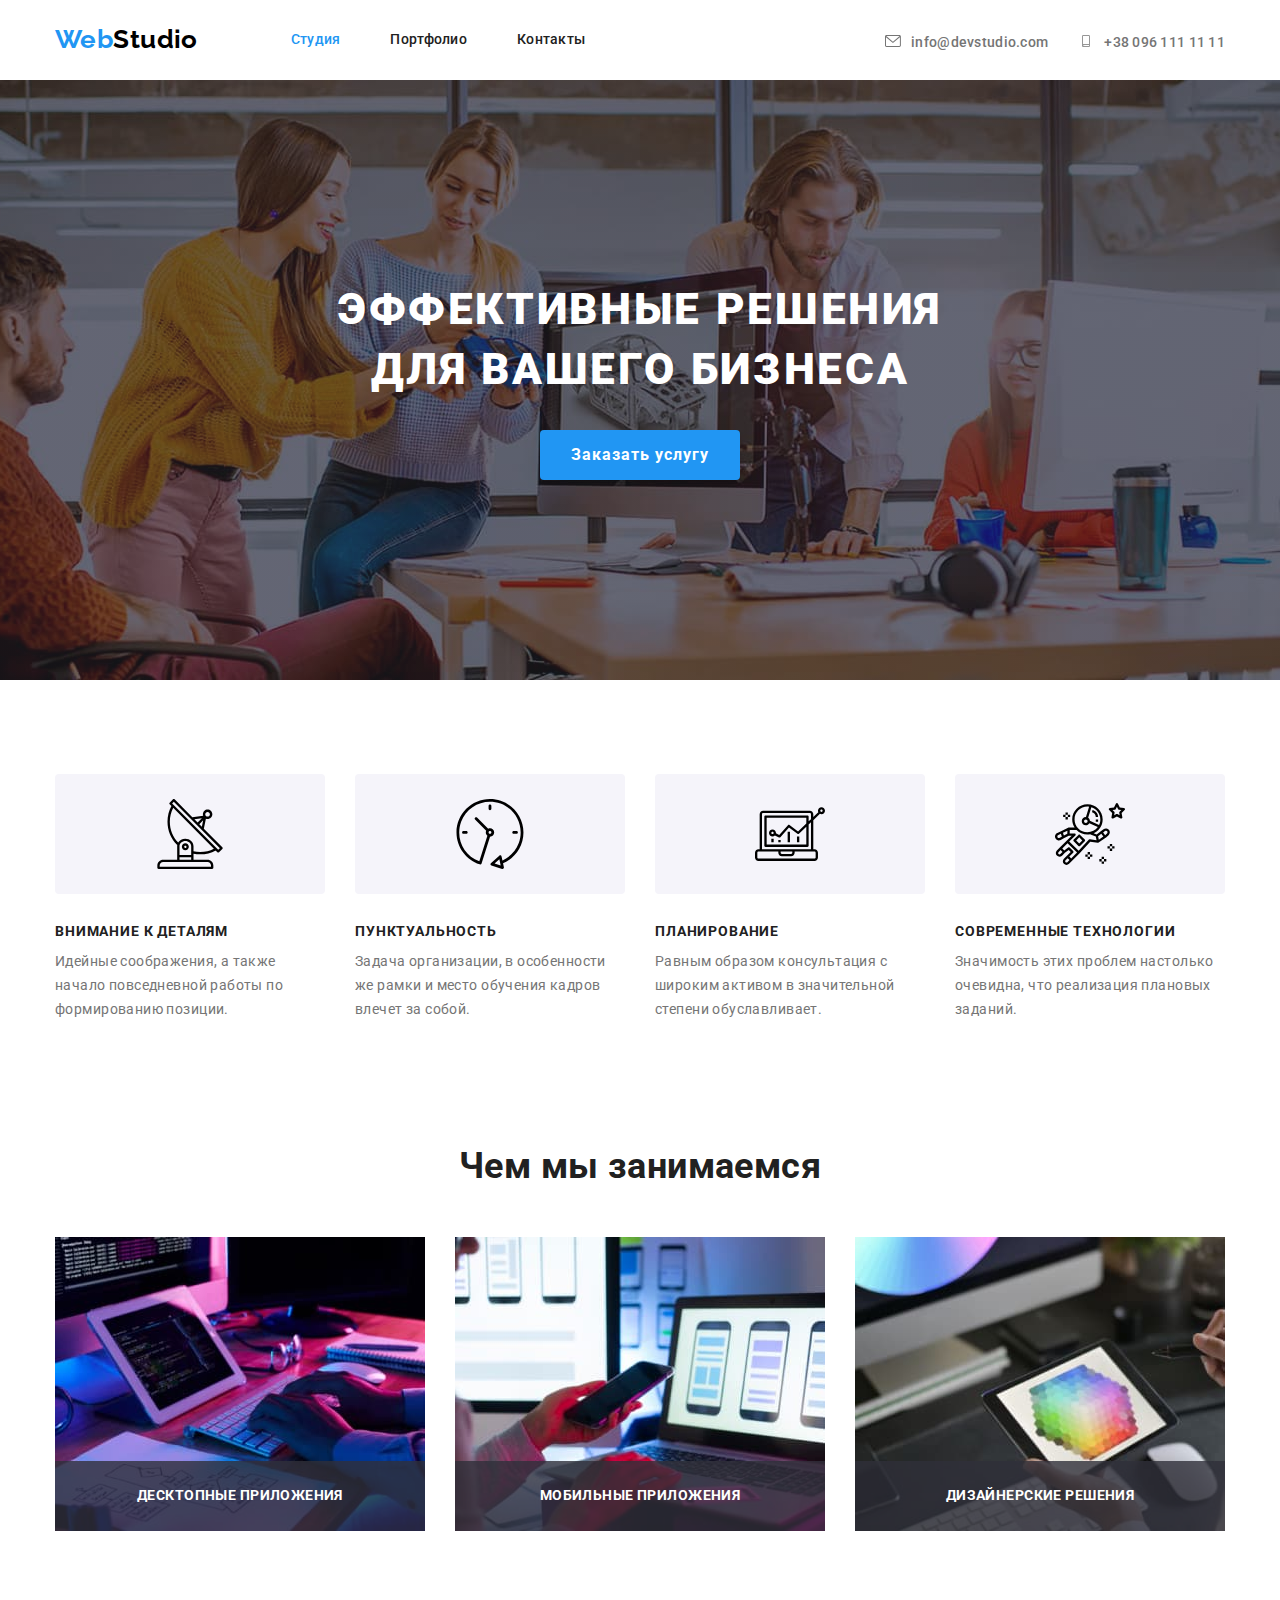
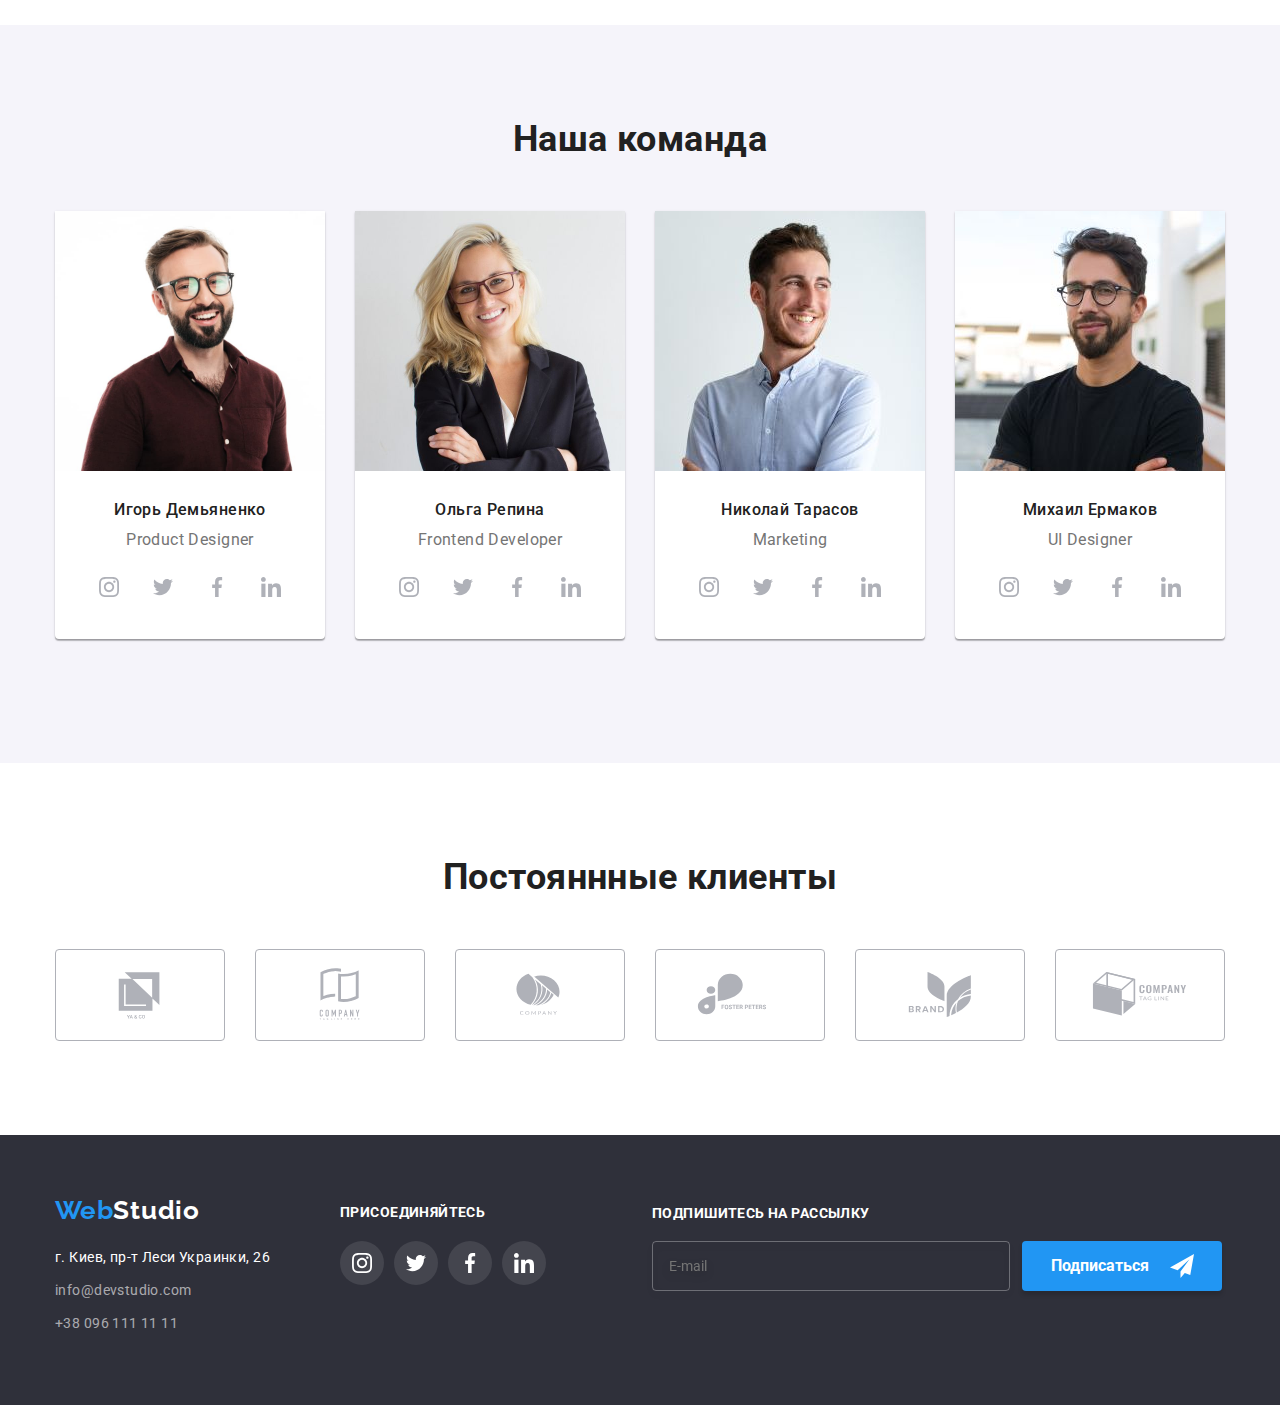
==== commit 91ebeae7: "update" ====
--- a/index.html
+++ b/index.html
@@ -226,8 +226,9 @@
 
         <section class="about-us">
 
-            <h2 class="section__title">Наша команда</h2>
+           
             <div class="container about-us__container">
+                <h2 class="section__title">Наша команда</h2>
                 <ul class="about-us__list">
                     <li class="about-us__item">
                         <article class="about-us__card ">
--- a/css/main.min.css
+++ b/css/main.min.css
@@ -1 +1 @@
-﻿*,*::before,*::after{box-sizing:border-box}:root{--text-color: #757575;--bnt-color-hover: #F5F4FA;--btn-color-hb: #2196F3;--btn-color-text: #212121;--default-white: #ffffff;--font-size: 14px;--bg-color: #2F303A;--set-gap: 30px;--card-shadow: 0px 1px 3px rgba(0, 0, 0, 0.12), 0px 1px 1px rgba(0, 0, 0, 0.14), 0px 2px 1px rgba(0, 0, 0, 0.2);--timing-duration: 250ms;--timing-function: cubic-bezier(0.4, 0, 0.2, 1)}img{display:block;width:100%;height:auto}.contact__e,.contact__tel{text-decoration:none;font-style:normal}.visually-hidden{position:absolute;white-space:nowrap;width:1px;height:1px;overflow:hidden;border:0;padding:0;clip:rect(0 0 0 0);clip-path:inset(50%);margin:-1px}.e-link{text-decoration:none;font-style:normal}.ph-link{text-decoration:none;font-style:normal}ul{padding:0;margin:0;list-style:none}li{list-style-type:none}p,h1,h2,h3,h4,h5,h6{margin:0}ul,ol,li{margin:0;padding:0}body{font-family:"Roboto",sans-serif;color:var(--btn-color-text);font-size:14px;letter-spacing:.03em}section{padding-top:60px;padding-bottom:60px}@media screen and (min-width: 1200px){section{padding-top:94px;padding-bottom:94px}}.container{padding-left:15px;padding-right:15px;margin-left:auto;margin-right:auto}@media screen and (min-width: 480px){.container{width:480px}}@media screen and (min-width: 768px){.container{width:768px}}@media screen and (min-width: 1200px){.container{width:1200px}}button{cursor:pointer;border:none}.header{position:relative}.header__container{display:flex;align-items:center}.logo-color{color:var(--btn-color-hb);text-decoration:none;font-family:Raleway;font-weight:700;font-size:26px;line-height:1.2}.logo{padding-top:16px;padding-bottom:16px;text-decoration:none;font-family:Raleway;font-weight:700;font-size:26px;line-height:1.2;color:#000}@media screen and (min-width: 780px){.logo{padding:0}}.header-icon{align-items:center;vertical-align:middle;margin-right:10px;fill:currentColor}.nav__site{display:flex;justify-content:center;font-style:normal;font-weight:500;font-size:var(--font-size);line-height:1.14}.nav__site:hover,.nav__site:focus{color:var(--btn-color-hb)}.contact-links{display:none}@media screen and (min-width: 768px){.contact-links{display:flex;align-items:baseline}}.contact{display:none}@media screen and (min-width: 768px){.contact{padding:0;margin:0;display:flex}}.nav__site:first-child{margin-left:93px}.nav__site .nav__item{margin-right:50px}.contact .contact__item:last-child{margin-right:0}.nav__site .current{color:var(--btn-color-hb)}@media screen and (min-width: 768px){.current::after{content:“”;position:absolute;left:0;bottom:0;display:flex;width:100%;height:4px;background-color:#2196f3;border-radius:2px}}.contact{font-style:normal;font-weight:400;line-height:1.14;color:var(--text-color)}@media screen and (max-width: 767px){.contact{display:none}}@media screen and (min-width: 768px){.contact{display:block}}@media screen and (min-width: 1200px){.contact{display:flex;margin-left:auto;padding-top:5px}}.contact__e{margin-right:30px}@media screen and (max-width: 1200px){.contact__e{margin-bottom:10px}}.contact__e,.contact__tel{display:flex;font-style:normal;font-weight:500;font-size:12px;line-height:1.14;letter-spacing:.02em;color:var(--text-color);transition:color var(--timing-duration) var(--timing-function)}.contact .contact__e:hover,.contact .contact__e:focus,.contact .contact__e:hover,.contact .contact__e:focus,.contact .contact__tel:hover,.contact .contact__tel:focus,.contact .contact__tel:hover,.contact .contact__tel:focus{color:var(--btn-color-hb)}@media screen and (min-width: 1200px){.contact__e,.contact__tel{font-size:var(--font-size)}}.nav__link{display:flex;position:relative;padding-top:32px;padding-bottom:32px;text-decoration:none;font-weight:500;line-height:1.14;letter-spacing:.02em;color:var(--btn-color-text);transition:color var(--timing-duration) var(--timing-function)}.nav__link:hover,.nav__link:focus{color:var(--btn-color-hb)}.menu-toggle{position:absolute;top:10px;right:10px;border:none;background-color:rgba(0,0,0,0);fill:#212121;transition-property:fill;transition-duration:var(--timing-duration);transition-timing-function:var(--timing-function);cursor:pointer}.menu-toggle:hover{fill:var(--btn-color-hb)}.menu-toggle:hover{fill:var(--btn-color-hb)}@media screen and (min-width: 768px){.menu-toggle{display:none}}.menu-toggle .icon-cross{display:none}.menu-toggle.is-open .icon-cross{display:block;width:18.67px;height:18.67px}.menu-toggle.is-open .icon-menu{display:none}.menu-container{background-color:var(--default-white);position:fixed;z-index:900;right:0;top:0;width:100%;height:100%;padding:40px;opacity:0;pointer-events:none;transition-property:opacity;transition-duration:var(--timing-duration);transition-timing-function:var(--timing-function);overflow-x:none}.menu-container.is-open{opacity:1;pointer-events:all;display:flex;justify-content:space-between;flex-direction:column}@media screen and (min-width: 768px){.menu-container.is-open{display:none}}.menu__item{margin-bottom:32px}.menu__link{text-decoration:none;font-size:40px;font-weight:500;color:#212121}.menu__contacts{text-decoration:none;font-size:34px;font-weight:500;color:#2196f3;transition-property:color;transition-duration:var(--timing-duration);transition-timing-function:var(--timing-function)}.menu__contacts:hover,.menu__contacts:focus{color:var(--btn-color-hb)}.menu__link.current{color:var(--btn-color-hb)}.menu__mail{text-decoration:none;font-size:24px;font-weight:500;color:#757575}.menu__social-list{margin-top:32px;display:flex;flex-wrap:wrap;gap:15px}.menu__socials{text-decoration:none;font-size:18px;font-weight:500;color:#2196f3}.menu__social-item{position:relative;margin-right:20px}.menu__social-item::after{content:" ";width:1px;height:22px;background-color:rgba(33,33,33,.2);position:absolute;right:-10px}.hero__title{margin:auto;margin-bottom:30px;font-weight:900;font-size:26px;line-height:1.62;text-align:center;letter-spacing:.06em;text-transform:uppercase;color:#fff}@media screen and (min-width: 1199px){.hero__title{width:696px;font-size:44px;line-height:1.36}}.hero__container{max-width:1600px;background-repeat:no-repeat;background-position:center;background-size:cover;height:400px;margin-left:auto;margin-right:auto;padding-top:118px;text-align:center;background-color:var(--bg-color);background-image:linear-gradient(to bottom, rgba(47, 48, 58, 0.4), rgba(47, 48, 58, 0.4)),url(../images/background-img/hero/mobile/hero.jpg)}@media(min-device-pixel-ratio: 2),(min-resolution: 192dpi),(min-resolution: 2dppx){.hero__container{background-image:linear-gradient(to bottom, rgba(47, 48, 58, 0.4), rgba(47, 48, 58, 0.4)),url(../images/background-img/hero/mobile/hero@2x.jpg)}}@media screen and (min-width: 768px){.hero__container{background-image:linear-gradient(to bottom, rgba(47, 48, 58, 0.4), rgba(47, 48, 58, 0.4)),url(../images/background-img/hero/tablet/header.jpg)}}@media screen and (min-width: 768px)and (min-device-pixel-ratio: 2),screen and (min-width: 768px)and (min-resolution: 192dpi),screen and (min-width: 768px)and (min-resolution: 2dppx){.hero__container{background-image:linear-gradient(to bottom, rgba(47, 48, 58, 0.4), rgba(47, 48, 58, 0.4)),url(../images/background-img/hero/tablet/header@2x.jpg)}}@media screen and (min-width: 1200px){.hero__container{background-image:linear-gradient(to bottom, rgba(47, 48, 58, 0.4), rgba(47, 48, 58, 0.4)),url(../images/background-img/hero/desktop/hero.jpg);height:600px;background-size:1600px;padding-top:200px}}@media screen and (min-width: 1200px)and (min-device-pixel-ratio: 2),screen and (min-width: 1200px)and (min-resolution: 192dpi),screen and (min-width: 1200px)and (min-resolution: 2dppx){.hero__container{background-image:linear-gradient(to bottom, rgba(47, 48, 58, 0.4), rgba(47, 48, 58, 0.4)),url(../images/background-img/hero/desktop/hero@2x.jpg)}}.hero__btn{width:200px;height:50px;display:block;margin:0 auto;background:var(--btn-color-hb);box-shadow:0px 4px 4px rgba(0,0,0,.15);border-radius:4px;font-family:"Roboto";font-style:normal;font-weight:700;font-size:16px;line-height:1.87;letter-spacing:.06em;color:#fff}.benefit__list{justify-content:center;margin:0px;padding:0px;margin-left:-30px}@media screen and (min-width: 768px){.benefit__list{display:flex;flex-wrap:wrap}}.benefit__title{font-style:normal;font-weight:700;font-size:var(--font-size);line-height:1.14;letter-spacing:.06em;text-transform:uppercase}@media screen and (max-width: 768px){.benefit__title{text-align:center}}.benefit__text{font-style:normal;font-weight:400;line-height:1.71;color:var(--text-color);padding-top:10px}.benefit__item{margin-left:30px;margin-bottom:30px}.benefit__item:last-child{margin-bottom:0}@media(min-width: 768px){.benefit__item{display:flex;flex-wrap:wrap;width:270px;flex-basis:calc(25% - 30px);margin-left:30px}.benefit__item:last-child{margin-right:0;margin-bottom:30px}}.benefit-icon{width:70px;height:70px}.icons{margin-bottom:30px;width:100%;height:120px;justify-content:center;display:inline-flex;align-items:center;background:#f5f4fa;border-radius:4px}@media screen and (min-width: 768px){.icons{width:270px}}.our-work{padding-top:0}@media(max-width: 1200px){.our-work{display:none}}.our-work__container>.our-work__list{display:flex}.our-work__item:not(:last-child){margin-right:30px}.our-work__item{position:relative}.work-card-text{padding-top:27px;padding-bottom:27px;width:370px;height:70px;left:615px;top:1435px;background-color:rgba(47,48,58,.8);background-image:linear-gradient(rgba(47, 48, 58, 0.4), rgba(47, 48, 58, 0.4))}.our-work__text{position:absolute;bottom:0;right:0;left:0;display:flex;align-items:center;justify-content:center;height:70px;text-transform:uppercase;line-height:1.14;font-weight:700;color:#fff;background:rgba(47,48,58,.8)}.about-us{display:block;margin:0 auto;background:#f5f4fa}@media screen and (max-width: 480px){.about-us{padding-top:60px;padding-bottom:60px}}.about-us__item{margin-bottom:30px}@media screen and (min-width: 480px){.about-us__item{width:auto}}@media screen and (min-width: 768px){.about-us__item{width:354px}.about-us__item:nth-child(2n+1){margin-right:30px}.about-us__item:nth-child(1n+3){margin-bottom:0}}@media screen and (min-width: 1200px){.about-us__item{width:270px;margin-right:30px;margin-bottom:0}.about-us__item:last-child{margin-right:0}}.section__title{text-align:center;font-style:normal;font-weight:700;font-size:28px;line-height:1.16;color:var(--btn-color-text);margin-bottom:30px}@media screen and (min-width: 1200px){.section__title{font-size:36px}}@media screen and (min-width: 768px){.about-us__list{display:flex;flex-wrap:wrap;justify-content:center}}.about-us__card{left:215px;top:1635px;background-color:#fff;box-shadow:0px 1px 3px rgba(0,0,0,.12),0px 1px 1px rgba(0,0,0,.14),0px 2px 1px rgba(0,0,0,.2);border-radius:0px 0px 4px 4px}@media screen and (min-width: 480px){.about-us__card{width:100%;margin-bottom:30px}}.worker-container{padding-top:30px;padding-bottom:30px}.worker-container .worker-container__name{margin-bottom:10px}.about-us .name{font-weight:500;font-size:16px;line-height:1.18;text-align:center}.about-us .text{display:block;margin-bottom:16px;font-weight:400;font-size:16px;line-height:1.19;text-align:center;color:var(--text-color)}.our-work__item:last-child{margin-right:0}.workers-soc__list{display:flex;justify-content:center}.workers-soc__item{width:44px;height:44px;margin-right:10px}.workers-soc__item:last-child{margin-right:0}.workers-soc__link{width:100%;height:100%;background-color:var(--default-white);border-radius:50%;display:flex;align-items:center;justify-content:center;fill:#afb1b8;transition:background-color var(--timing-duration) var(--timing-function)}.workers-soc__link:hover,.workers-soc__link:focus{background-color:var(--btn-color-hb)}.workers-soc__link:hover .workers-soc__icon,.workers-soc__link:focus .workers-soc__icon{fill:var(--default-white)}.clients__title{font-weight:700;font-size:28px;line-height:1.16;text-align:center;margin-bottom:30px;color:var(--btn-color-text)}@media screen and (min-width: 1200px){.clients__title{font-size:36px;margin-bottom:50px}}.clients__list{display:flex;flex-wrap:wrap;justify-content:center;gap:30px}.clients__item{color:#afb1b8;transition:color var(--timing-duration) var(--timing-function)}.clients__item:hover,.clients__item:focus{color:var(--btn-color-hb)}@media screen and (max-width: 767px){.clients__item{width:210px}.clients__item:nth-child(1n+5){margin-bottom:0}}@media screen and (min-width: 768px){.clients__item{width:226px}}@media screen and (min-width: 1200px){.clients__item{flex-basis:calc((100% - 150px)/6)}}.clients__link{display:flex;align-items:center;justify-content:center;width:auto;height:92px;border-radius:4px;border:1px solid #afb1b8;color:#afb1b8;fill:currentColor;transition:color var(--timing-duration) var(--timing-function),border-color var(--timing-duration) var(--timing-function)}.clients__link:hover,.clients__link:focus{border-color:var(--btn-color-hb)}.clients__link:hover,.clients__link:focus{color:var(--btn-color-hb)}.set{border-top:1px solid #ececec;padding-top:60px;padding-bottom:60px}@media screen and (min-width1200px){.set{padding-top:94px;padding-bottom:94px}}@media screen and (min-width: 768px){.set__list{display:flex;flex-wrap:wrap;padding-left:0}}.set__list>.set__item{aspect-ratio:auto 450/294;margin-bottom:30px}.set__list>.set__item:last-child{margin-bottom:0}@media screen and (min-width: 768px)and (max-width: 1199px){.set__list>.set__item{width:354px;margin-right:30px}.set__list>.set__item:nth-child(2n){margin-right:0}}@media screen and (min-width: 1200px){.set__list>.set__item{width:370px;margin-right:30px}.set__list>.set__item:nth-child(n+7){margin-bottom:0}.set__list>.set__item:nth-child(3n){margin-right:0}}.card-content__title{font-weight:700;font-size:18px;line-height:2;letter-spacing:.06em;align-items:center}.card-content__text{font-style:normal;font-size:16px;line-height:2.25;color:var(--text-color)}.footer__section{margin:0 auto;background:var(--bg-color);padding-top:60px;padding-bottom:60px;width:100%}@media screen and (max-width: 1199px){.footer__section{text-align:center}}@media screen and (min-width: 1200px){.footer{display:flex}}.footer__tab{margin-bottom:60px}@media screen and (min-width: 768px)and (max-width: 1199px){.footer__tab{display:flex;margin-left:15px;margin-right:15px;margin-bottom:0;justify-content:space-between}}@media screen and (min-width: 1200px){.footer__tab{display:flex;margin-bottom:0}}@media screen and (min-width: 1200px){.logo-adress{margin-bottom:0;margin-right:70px}}.contact-link__list .item:first-child{margin-top:20px}.bottom-logo-color{color:#fff;text-decoration:none;font-weight:700;font-size:26px;line-height:1.2;letter-spacing:.03em}.contact-link__list .item{margin-bottom:9px}.e-link,.ph-link{font-style:normal;font-weight:400;line-height:1.71;letter-spacing:.03em;color:rgba(255,255,255,.6);display:block;transition:color var(--timing-duration) var(--timing-function)}.contact-link__list .e-link:hover,.contact-link__list .e-link:focus,.contact-link__list .addres-link:hover,.contact-link__list .addres-link:focus,.contact-link__list .ph-link:hover,.contact-link__list .ph-link:focus{color:var(--btn-color-hb)}.addres-link{text-decoration:none;font-style:normal;font-weight:400;line-height:1.71;letter-spacing:.03em;color:#fff;transition:color var(--timing-duration) var(--timing-function)}.footer-soc__titel{margin-bottom:20px;font-weight:700;font-size:14px;line-height:1.14;text-transform:uppercase;color:#fff}.footer-soc{justify-content:center;display:inline-block;align-items:baseline}@media screen and (max-width: 768px){.footer-soc{margin-top:60px}}@media screen and (min-width: 1200px){.footer-soc{margin-top:10px;margin-right:93px;justify-content:center;display:inline-block;align-items:baseline}}.footer-soc__list{display:flex}@media screen and (min-width: 1200px){.footer-soc__list{margin-bottom:30px}}.footer-soc__item{width:44px;height:44px;margin-right:10px}.footer-soc__icon{fill:#fff}.footer-soc__link{width:100%;height:100%;background-color:rgba(255,255,255,.1);border-radius:50%;display:flex;align-items:center;justify-content:center;fill:#fff;transition:background-color var(--timing-duration) var(--timing-function)}.footer-soc__link:hover,.footer-soc__link:focus{background-color:var(--btn-color-hb)}.footer-soc__link:hover .footer-soc_icon,.footer-soc__link:focus .footer-soc_icon{fill:var(--default-white)}.footer-form{margin-top:0;margin-left:auto}@media screen and (min-width: 1200px){.footer-form{margin-right:auto;margin-top:10px}}.footer-form__title{font-family:"Roboto";font-style:normal;font-weight:700;font-size:14px;line-height:1.1428571429;letter-spacing:.03em;text-transform:uppercase;margin-bottom:20px;color:#fff}.footer-form__mail{margin-top:20px;border:none}@media screen and (min-width: 1200px){.footer-form__mail{display:flex}}.footer-form__input{width:100%;height:50px;background-color:rgba(0,0,0,0);border:1px solid rgba(255,255,255,.3);filter:drop-shadow(0px 4px 4px rgba(0, 0, 0, 0.15));border-radius:4px;outline:none;color:rgba(255,255,255,.6);padding-left:16px;transition:border var(--timing-duration) var(--timing-function)}.footer-form__input:focus,.footer-form__input:hover{border-color:var(--btn-color-hb)}@media screen and (min-width: 480px){.footer-form__input{width:358px}}.footer-form__btn{position:relative;display:flex;align-items:center;margin:auto;width:200px;height:50px;background-color:var(--btn-color-hb);box-shadow:0px 4px 4px rgba(0,0,0,.15);border-radius:4px;border-color:rgba(0,0,0,0);font-weight:700;font-size:16px;line-height:1.875;padding-left:29px;color:#fff;fill:currentColor;transition:fill var(--timing-duration) var(--timing-function);transition:background-color var(--timing-duration) var(--timing-function)}@media screen and (max-width: 1199px){.footer-form__btn{margin-top:20px}}@media screen and (min-width: 1200px){.footer-form__btn{margin-left:12px}}.footer-form__btn:hover,.footer-form__btn:focus{background-color:#fff;color:var(--btn-color-hb)}.icon-send{position:absolute;right:28px;margin-left:10px}.icon-send:hover,.icon-send:focus{background-color:#fff;color:var(--btn-color-hb);fill:var(--btn-color-hb)}.nav-list_card{display:flex;flex-wrap:wrap;align-items:center;margin-bottom:25px}@media screen and (min-width: 768px){.nav-list_card{justify-content:center;margin-bottom:30px}}@media screen and (min-width: 1200px){.nav-list_card{margin-bottom:50px}}.nav-list_item{margin-left:8px}@media screen and (max-width: 767px){.nav-list_item{margin-bottom:15px}}.nav-list_card .site-nav-btn{font-family:inherit;font-weight:500;line-height:1.14;letter-spacing:.03em;color:var(--btn-color-text);background-color:#f5f4fa}.site-bnt{display:block;border-radius:4px;font-family:"Roboto";font-weight:500;font-size:16px;line-height:1.62;letter-spacing:.03em;color:var(--btn-color-text);background-color:var(--bnt-color-hover);padding:6px 22px;transition:color var(--timing-duration) var(--timing-function),background-color var(--timing-duration) var(--timing-function),box-shadow var(--timing-duration) var(--timing-function)}.site-bnt:hover,.site-bnt:focus{color:var(--bnt-color-hover);background-color:var(--btn-color-hb);box-shadow:0px 3px 1px rgba(0,0,0,.1),0px 1px 2px rgba(0,0,0,.08),0px 2px 2px rgba(0,0,0,.12);border-radius:4px}.card{width:450px;height:404px;overflow:hidden;background-color:#fff;border:1px solid #eee;cursor:pointer;transition:box-shadow var(--timing-duration) var(--timing-function),border-radius var(--timing-duration) var(--timing-function)}.card:hover,.card:focus{box-shadow:var(--card-shadow);border-radius:0px 0px 4px 4px}@media screen and (min-width: 768px){.card{width:354px}}@media screen and (min-width: 1199px){.card{width:370px}}.card-content{padding:20px 24px}.card-thumb{position:relative;overflow:hidden}.card-top-text{font-weight:400;font-size:18px;line-height:1.55;letter-spacing:.03em;color:#fff;position:absolute;display:inline-block;width:100%;height:100%;left:0;top:0;background-color:rgba(33,150,243,.9);padding:77px 24px;transform:translateY(100%);transition:transform 250ms var(--timing-function)}.set__item:hover .card-top-text{transform:translateY(0%)}@media screen and (min-width: 768px){.card-top-text{padding:49px 24px}}@media screen and (min-width: 1199px){.card-top-text{padding:63px 24px}}.backdrop{position:fixed;top:0;left:0;width:100%;height:100%;background:rgba(0,0,0,.2);opacity:1;transform:opacity var(--timing-duration) var(--timing-function),visibility var(--timing-duration) var(--timing-function);overflow-y:scroll}.backdrop.is-hidden{opacity:0;visibility:hidden;pointer-events:none}.modal{display:block;padding:40px;position:absolute;margin-top:100px;top:50%;left:50%;min-width:450px;min-height:609px;background-color:#fff;box-shadow:0px 1px 3px rgba(0,0,0,.12),0px 1px 1px rgba(0,0,0,.14),0px 2px 1px rgba(0,0,0,.2);border-radius:4px;transform:translate(-50%, -50%);transition:transform 250ms cubic-bezier(0.4, 0, 0.2, 1),opacity 250ms cubic-bezier(0.4, 0, 0.2, 1)}.backdrop.is-hidden .modal{transform:translate(-50%, -50%) scale(0.75);opacity:0}@media screen and (min-width: 768px){.modal{min-width:450px;min-height:609px}}@media screen and (min-width: 1200px){.modal{min-width:528px;min-height:581px}}.modal-bnt_close{display:flex;position:absolute;top:8px;right:8px;width:30px;height:30px;border-radius:50%;border:1px solid rgba(0,0,0,.1);background-color:var(--secondary-background-color);cursor:pointer;align-items:center;justify-content:center;transition:fill 250ms cubic-bezier(0.4, 0, 0.2, 1)}.modal-bnt_close:hover,.modal-bnt_close:focus{fill:var(--btn-color-hb)}.modal_title{text-align:center;font-size:18px;font-weight:600;margin-bottom:15px;font-weight:700;font-size:20px;line-height:1.15;letter-spacing:.03em;color:#212121;display:block;margin-left:auto;margin-right:auto;margin-bottom:12px}.modal_field{margin-bottom:10px}.input-wrap{position:relative}.modal-icon{position:absolute;left:7px;top:50%;transform:translateY(-50%)}.modal-input{width:100%;height:45px;border:1px solid rgba(33,33,33,.2);border-radius:4px;fill:currentColor;padding-left:30px;outline:none;transition:border-color 250ms var(--timing-function),fill 250ms var(--timing-function)}.modal-input:focus,.modal-input:hover{border-color:#2196f3}.modal-input:focus+.modal-icon,.modal-input:hover+.modal-icon{fill:#2196f3}.modal_label{position:relative;display:block;font-size:12px;line-height:1.17;letter-spacing:.01em;margin-bottom:4px;color:#757575}textarea{resize:none}.modal-text{padding:12px 16px;width:100%;height:120px;border:1px solid rgba(33,33,33,.2);border-radius:4px;resize:none;outline:none;transition:border 250ms var(--transition-cubic)}.modal-text:focus,.modal-text:hover{border:1px solid #2196f3}.form-text{color:#757575;margin-left:8.38px;font-size:14px;font-weight:400;line-height:1.7}@media screen and (max-width: 768px){.form-text{margin-left:8px;font-size:12px;font-weight:400;line-height:1.2;color:#757575}}.form-link{color:var(--btn-color-hb)}.checkbox-field{position:relative;display:flex;align-items:center;margin-left:auto;margin-right:auto;margin-bottom:30px}.checkbox{appearance:none;position:absolute}.checkbox:hover+.agreement-icon{border-color:var(--btn-color-hb)}.checkbox:focus+.agreement-icon{border-color:var(--btn-color-hb)}.checkbox:checked+.agreement-icon{background-color:var(--btn-color-hb);background-image:url(../images/icon/checkbox.svg);border:none;background-repeat:no-repeat;background-position:center}.agreement-icon{border:1px solid #212121;display:inline-block;top:16%;left:-1px;transition-property:border-color;transition-duration:var(--transition-duration);transition-timing-function:var(--timing-function)}.modal-bnt-send{width:200px;height:50px;display:block;margin:0 auto;background:var(--btn-color-hb);box-shadow:0px 4px 4px rgba(0,0,0,.15);border-radius:4px;font-family:"Roboto";font-style:normal;font-weight:700;font-size:16px;line-height:1.87;letter-spacing:.06em;color:#fff;transition:background var(--timing-duration) var(--timing-function)}.modal-bnt-send:hover,.modal-bnt-send:focus{background:#188ce8}/*# sourceMappingURL=main.min.css.map */+﻿*,*::before,*::after{box-sizing:border-box}:root{--text-color: #757575;--bnt-color-hover: #F5F4FA;--btn-color-hb: #2196F3;--btn-color-text: #212121;--default-white: #ffffff;--font-size: 14px;--bg-color: #2F303A;--set-gap: 30px;--card-shadow: 0px 1px 3px rgba(0, 0, 0, 0.12), 0px 1px 1px rgba(0, 0, 0, 0.14), 0px 2px 1px rgba(0, 0, 0, 0.2);--timing-duration: 250ms;--timing-function: cubic-bezier(0.4, 0, 0.2, 1)}img{display:block;width:100%;height:auto}.contact__e,.contact__tel{text-decoration:none;font-style:normal}.visually-hidden{position:absolute;white-space:nowrap;width:1px;height:1px;overflow:hidden;border:0;padding:0;clip:rect(0 0 0 0);clip-path:inset(50%);margin:-1px}.e-link{text-decoration:none;font-style:normal}.ph-link{text-decoration:none;font-style:normal}ul{padding:0;margin:0;list-style:none}li{list-style-type:none}p,h1,h2,h3,h4,h5,h6{margin:0}ul,ol,li{margin:0;padding:0}body{font-family:"Roboto",sans-serif;color:var(--btn-color-text);font-size:14px;letter-spacing:.03em}section{padding-top:60px;padding-bottom:60px}@media screen and (min-width: 1200px){section{padding-top:94px;padding-bottom:94px}}.container{padding-left:15px;padding-right:15px;margin-left:auto;margin-right:auto}@media screen and (min-width: 480px){.container{width:480px}}@media screen and (min-width: 768px){.container{width:768px}}@media screen and (min-width: 1200px){.container{width:1200px}}button{cursor:pointer;border:none}.header{position:relative}.header__container{display:flex;align-items:center}.logo-color{color:var(--btn-color-hb);text-decoration:none;font-family:Raleway;font-weight:700;font-size:26px;line-height:1.2}.logo{padding-top:16px;padding-bottom:16px;text-decoration:none;font-family:Raleway;font-weight:700;font-size:26px;line-height:1.2;color:#000}@media screen and (min-width: 780px){.logo{padding:0}}.header-icon{align-items:center;vertical-align:middle;margin-right:10px;fill:currentColor}.nav__site{display:flex;justify-content:center;font-style:normal;font-weight:500;font-size:var(--font-size);line-height:1.14}.nav__site:hover,.nav__site:focus{color:var(--btn-color-hb)}.contact-links{display:none}@media screen and (min-width: 768px){.contact-links{display:flex;align-items:baseline}}.contact{display:none}@media screen and (min-width: 768px){.contact{padding:0;margin:0;display:flex}}.nav__site:first-child{margin-left:93px}.nav__site .nav__item{margin-right:50px}.contact .contact__item:last-child{margin-right:0}.nav__site .current{color:var(--btn-color-hb)}@media screen and (min-width: 768px){.current::after{content:“”;position:absolute;left:0;bottom:0;display:flex;width:100%;height:4px;background-color:#2196f3;border-radius:2px}}.contact{font-style:normal;font-weight:400;line-height:1.14;color:var(--text-color)}@media screen and (max-width: 767px){.contact{display:none}}@media screen and (min-width: 768px){.contact{display:block}}@media screen and (min-width: 1200px){.contact{display:flex;margin-left:auto;padding-top:5px}}.contact__e{margin-right:30px}@media screen and (max-width: 1200px){.contact__e{margin-bottom:10px}}.contact__e,.contact__tel{display:flex;font-style:normal;font-weight:500;font-size:12px;line-height:1.14;letter-spacing:.02em;color:var(--text-color);transition:color var(--timing-duration) var(--timing-function)}.contact .contact__e:hover,.contact .contact__e:focus,.contact .contact__e:hover,.contact .contact__e:focus,.contact .contact__tel:hover,.contact .contact__tel:focus,.contact .contact__tel:hover,.contact .contact__tel:focus{color:var(--btn-color-hb)}@media screen and (min-width: 1200px){.contact__e,.contact__tel{font-size:var(--font-size)}}.nav__link{display:flex;position:relative;padding-top:32px;padding-bottom:32px;text-decoration:none;font-weight:500;line-height:1.14;letter-spacing:.02em;color:var(--btn-color-text);transition:color var(--timing-duration) var(--timing-function)}.nav__link:hover,.nav__link:focus{color:var(--btn-color-hb)}.menu-toggle{position:absolute;top:10px;right:10px;border:none;background-color:rgba(0,0,0,0);fill:#212121;transition-property:fill;transition-duration:var(--timing-duration);transition-timing-function:var(--timing-function);cursor:pointer}.menu-toggle:hover{fill:var(--btn-color-hb)}.menu-toggle:hover{fill:var(--btn-color-hb)}@media screen and (min-width: 768px){.menu-toggle{display:none}}.menu-toggle .icon-cross{display:none}.menu-toggle.is-open .icon-cross{display:block;width:18.67px;height:18.67px}.menu-toggle.is-open .icon-menu{display:none}.menu-container{background-color:var(--default-white);position:fixed;z-index:900;right:0;top:0;width:100%;height:100%;padding:40px;opacity:0;pointer-events:none;transition-property:opacity;transition-duration:var(--timing-duration);transition-timing-function:var(--timing-function);overflow-x:none}.menu-container.is-open{opacity:1;pointer-events:all;display:flex;justify-content:space-between;flex-direction:column}@media screen and (min-width: 768px){.menu-container.is-open{display:none}}.menu__item{margin-bottom:32px}.menu__link{text-decoration:none;font-size:40px;font-weight:500;color:#212121}.menu__contacts{text-decoration:none;font-size:34px;font-weight:500;color:#2196f3;transition-property:color;transition-duration:var(--timing-duration);transition-timing-function:var(--timing-function)}.menu__contacts:hover,.menu__contacts:focus{color:var(--btn-color-hb)}.menu__link.current{color:var(--btn-color-hb)}.menu__mail{text-decoration:none;font-size:24px;font-weight:500;color:#757575}.menu__social-list{margin-top:32px;display:flex;flex-wrap:wrap;gap:15px}.menu__socials{text-decoration:none;font-size:18px;font-weight:500;color:#2196f3}.menu__social-item{position:relative;margin-right:20px}.menu__social-item::after{content:" ";width:1px;height:22px;background-color:rgba(33,33,33,.2);position:absolute;right:-10px}.hero__title{margin:auto;margin-bottom:30px;font-weight:900;font-size:26px;line-height:1.62;text-align:center;letter-spacing:.06em;text-transform:uppercase;color:#fff}@media screen and (min-width: 1199px){.hero__title{width:696px;font-size:44px;line-height:1.36}}.hero__container{max-width:1600px;background-repeat:no-repeat;background-position:center;background-size:cover;height:400px;margin-left:auto;margin-right:auto;padding-top:118px;text-align:center;background-color:var(--bg-color);background-image:linear-gradient(to bottom, rgba(47, 48, 58, 0.4), rgba(47, 48, 58, 0.4)),url(../images/background-img/hero/mobile/hero.jpg)}@media(min-device-pixel-ratio: 2),(min-resolution: 192dpi),(min-resolution: 2dppx){.hero__container{background-image:linear-gradient(to bottom, rgba(47, 48, 58, 0.4), rgba(47, 48, 58, 0.4)),url(../images/background-img/hero/mobile/hero@2x.jpg)}}@media screen and (min-width: 768px){.hero__container{background-image:linear-gradient(to bottom, rgba(47, 48, 58, 0.4), rgba(47, 48, 58, 0.4)),url(../images/background-img/hero/tablet/header.jpg)}}@media screen and (min-width: 768px)and (min-device-pixel-ratio: 2),screen and (min-width: 768px)and (min-resolution: 192dpi),screen and (min-width: 768px)and (min-resolution: 2dppx){.hero__container{background-image:linear-gradient(to bottom, rgba(47, 48, 58, 0.4), rgba(47, 48, 58, 0.4)),url(../images/background-img/hero/tablet/header@2x.jpg)}}@media screen and (min-width: 1200px){.hero__container{background-image:linear-gradient(to bottom, rgba(47, 48, 58, 0.4), rgba(47, 48, 58, 0.4)),url(../images/background-img/hero/desktop/hero.jpg);height:600px;background-size:1600px;padding-top:200px}}@media screen and (min-width: 1200px)and (min-device-pixel-ratio: 2),screen and (min-width: 1200px)and (min-resolution: 192dpi),screen and (min-width: 1200px)and (min-resolution: 2dppx){.hero__container{background-image:linear-gradient(to bottom, rgba(47, 48, 58, 0.4), rgba(47, 48, 58, 0.4)),url(../images/background-img/hero/desktop/hero@2x.jpg)}}.hero__btn{width:200px;height:50px;display:block;margin:0 auto;background:var(--btn-color-hb);box-shadow:0px 4px 4px rgba(0,0,0,.15);border-radius:4px;font-family:"Roboto";font-style:normal;font-weight:700;font-size:16px;line-height:1.87;letter-spacing:.06em;color:#fff}.benefit__list{justify-content:center;margin:0px;padding:0px;margin-left:-30px}@media screen and (min-width: 768px){.benefit__list{display:flex;flex-wrap:wrap}}.benefit__title{font-style:normal;font-weight:700;font-size:var(--font-size);line-height:1.14;letter-spacing:.06em;text-transform:uppercase}@media screen and (max-width: 768px){.benefit__title{text-align:center}}.benefit__text{font-style:normal;font-weight:400;line-height:1.71;color:var(--text-color);padding-top:10px}.benefit__item{margin-left:30px;margin-bottom:30px}.benefit__item:last-child{margin-bottom:0}@media(min-width: 768px){.benefit__item{display:flex;flex-wrap:wrap;width:270px;flex-basis:calc(25% - 30px);margin-left:30px}.benefit__item:last-child{margin-right:0;margin-bottom:30px}}.benefit-icon{width:70px;height:70px}.icons{margin-bottom:30px;width:100%;height:120px;justify-content:center;display:inline-flex;align-items:center;background:#f5f4fa;border-radius:4px}@media screen and (min-width: 768px){.icons{width:354px}}@media screen and (min-width: 1200px){.icons{width:270px}}.our-work{padding-top:0}@media(max-width: 1200px){.our-work{display:none}}.our-work__container>.our-work__list{display:flex}.our-work__item:not(:last-child){margin-right:30px}.our-work__item{position:relative}.work-card-text{padding-top:27px;padding-bottom:27px;width:370px;height:70px;left:615px;top:1435px;background-color:rgba(47,48,58,.8);background-image:linear-gradient(rgba(47, 48, 58, 0.4), rgba(47, 48, 58, 0.4))}.our-work__text{position:absolute;bottom:0;right:0;left:0;display:flex;align-items:center;justify-content:center;height:70px;text-transform:uppercase;line-height:1.14;font-weight:700;color:#fff;background:rgba(47,48,58,.8)}.about-us{display:block;margin:0 auto;background:#f5f4fa}@media screen and (max-width: 480px){.about-us{padding-top:60px;padding-bottom:60px}}.about-us__item{margin-bottom:30px}@media screen and (min-width: 480px){.about-us__item{width:auto}}@media screen and (min-width: 768px){.about-us__item{width:354px}.about-us__item:nth-child(2n+1){margin-right:30px}.about-us__item:nth-child(1n+3){margin-bottom:0}}@media screen and (min-width: 1200px){.about-us__item{width:270px;margin-right:30px;margin-bottom:0}.about-us__item:last-child{margin-right:0}}.section__title{text-align:center;font-style:normal;font-weight:700;font-size:28px;line-height:1.16;color:var(--btn-color-text);margin-bottom:30px}@media screen and (min-width: 1200px){.section__title{font-size:36px;margin-bottom:50px}}@media screen and (min-width: 768px){.about-us__list{display:flex;flex-wrap:wrap;justify-content:center}}.about-us__card{left:215px;top:1635px;background-color:#fff;box-shadow:0px 1px 3px rgba(0,0,0,.12),0px 1px 1px rgba(0,0,0,.14),0px 2px 1px rgba(0,0,0,.2);border-radius:0px 0px 4px 4px}@media screen and (min-width: 480px){.about-us__card{width:100%;margin-bottom:30px}}.worker-container{padding-top:30px;padding-bottom:30px}.worker-container .worker-container__name{margin-bottom:10px}.about-us .name{font-weight:500;font-size:16px;line-height:1.18;text-align:center}.about-us .text{display:block;margin-bottom:16px;font-weight:400;font-size:16px;line-height:1.19;text-align:center;color:var(--text-color)}.our-work__item:last-child{margin-right:0}.workers-soc__list{display:flex;justify-content:center}.workers-soc__item{width:44px;height:44px;margin-right:10px}.workers-soc__item:last-child{margin-right:0}.workers-soc__link{width:100%;height:100%;background-color:var(--default-white);border-radius:50%;display:flex;align-items:center;justify-content:center;fill:#afb1b8;transition:background-color var(--timing-duration) var(--timing-function)}.workers-soc__link:hover,.workers-soc__link:focus{background-color:var(--btn-color-hb)}.workers-soc__link:hover .workers-soc__icon,.workers-soc__link:focus .workers-soc__icon{fill:var(--default-white)}.clients__title{font-weight:700;font-size:28px;line-height:1.16;text-align:center;margin-bottom:30px;color:var(--btn-color-text)}@media screen and (min-width: 1200px){.clients__title{font-size:36px;margin-bottom:50px}}.clients__list{display:flex;flex-wrap:wrap;justify-content:center;gap:30px}.clients__item{color:#afb1b8;transition:color var(--timing-duration) var(--timing-function)}.clients__item:hover,.clients__item:focus{color:var(--btn-color-hb)}@media screen and (max-width: 767px){.clients__item{width:210px}.clients__item:nth-child(1n+5){margin-bottom:0}}@media screen and (min-width: 768px){.clients__item{width:226px}}@media screen and (min-width: 1200px){.clients__item{flex-basis:calc((100% - 150px)/6)}}.clients__link{display:flex;align-items:center;justify-content:center;width:auto;height:92px;border-radius:4px;border:1px solid #afb1b8;color:#afb1b8;fill:currentColor;transition:color var(--timing-duration) var(--timing-function),border-color var(--timing-duration) var(--timing-function)}.clients__link:hover,.clients__link:focus{border-color:var(--btn-color-hb)}.clients__link:hover,.clients__link:focus{color:var(--btn-color-hb)}.set{border-top:1px solid #ececec;padding-top:60px;padding-bottom:60px}@media screen and (min-width: 1200px){.set{padding-top:94px;padding-bottom:94px}}@media screen and (min-width: 768px){.set__list{display:flex;flex-wrap:wrap;padding-left:0}}.set__list>.set__item{aspect-ratio:auto 450/294;margin-bottom:30px}.set__list>.set__item:last-child{margin-bottom:0}@media screen and (min-width: 768px)and (max-width: 1199px){.set__list>.set__item{width:354px;margin-right:30px}.set__list>.set__item:nth-child(2n){margin-right:0}}@media screen and (min-width: 1200px){.set__list>.set__item{width:370px;margin-right:30px}.set__list>.set__item:nth-child(n+7){margin-bottom:0}.set__list>.set__item:nth-child(3n){margin-right:0}}.card-content__title{font-weight:700;font-size:18px;line-height:none;letter-spacing:.06em;align-items:center}@media screen and (min-width: 1199px){.card-content__title{line-height:2}}.card-content__text{font-style:normal;font-size:16px;line-height:2.25;color:var(--text-color)}.footer__section{margin:0 auto;background:var(--bg-color);padding-top:60px;padding-bottom:60px;width:100%}@media screen and (max-width: 1199px){.footer__section{text-align:center}}@media screen and (min-width: 1200px){.footer{display:flex}}.footer__tab{margin-bottom:60px}@media screen and (min-width: 768px)and (max-width: 1199px){.footer__tab{display:flex;margin-left:15px;margin-right:15px;margin-bottom:0;justify-content:space-between}}@media screen and (min-width: 1200px){.footer__tab{display:flex;margin-bottom:0}}@media screen and (min-width: 1200px){.logo-adress{margin-bottom:0;margin-right:70px}}.contact-link__list .item:first-child{margin-top:20px}.bottom-logo-color{color:#fff;text-decoration:none;font-weight:700;font-size:26px;line-height:1.2;letter-spacing:.03em}.contact-link__list .item{margin-bottom:9px}.e-link,.ph-link{font-style:normal;font-weight:400;line-height:1.71;letter-spacing:.03em;color:rgba(255,255,255,.6);display:block;transition:color var(--timing-duration) var(--timing-function)}.contact-link__list .e-link:hover,.contact-link__list .e-link:focus,.contact-link__list .addres-link:hover,.contact-link__list .addres-link:focus,.contact-link__list .ph-link:hover,.contact-link__list .ph-link:focus{color:var(--btn-color-hb)}.addres-link{text-decoration:none;font-style:normal;font-weight:400;line-height:1.71;letter-spacing:.03em;color:#fff;transition:color var(--timing-duration) var(--timing-function)}.footer-soc__titel{margin-bottom:20px;font-weight:700;font-size:14px;line-height:1.14;text-transform:uppercase;color:#fff}.footer-soc{justify-content:center;display:inline-block;align-items:baseline}@media screen and (max-width: 768px){.footer-soc{margin-top:60px}}@media screen and (min-width: 1200px){.footer-soc{margin-top:10px;margin-right:93px;justify-content:center;display:inline-block;align-items:baseline}}.footer-soc__list{display:flex}@media screen and (min-width: 1200px){.footer-soc__list{margin-bottom:30px}}.footer-soc__item{width:44px;height:44px;margin-right:10px}.footer-soc__icon{fill:#fff}.footer-soc__link{width:100%;height:100%;background-color:rgba(255,255,255,.1);border-radius:50%;display:flex;align-items:center;justify-content:center;fill:#fff;transition:background-color var(--timing-duration) var(--timing-function)}.footer-soc__link:hover,.footer-soc__link:focus{background-color:var(--btn-color-hb)}.footer-soc__link:hover .footer-soc_icon,.footer-soc__link:focus .footer-soc_icon{fill:var(--default-white)}.footer-form{margin-top:60px;margin-left:auto}@media screen and (min-width: 1200px){.footer-form{margin-right:auto;margin-top:10px}}.footer-form__title{font-family:"Roboto";font-style:normal;font-weight:700;font-size:14px;line-height:1.1428571429;letter-spacing:.03em;text-transform:uppercase;margin-bottom:20px;color:#fff}.footer-form__mail{margin-top:20px;border:none}@media screen and (min-width: 1200px){.footer-form__mail{display:flex}}.footer-form__input{width:100%;height:50px;background-color:rgba(0,0,0,0);border:1px solid rgba(255,255,255,.3);filter:drop-shadow(0px 4px 4px rgba(0, 0, 0, 0.15));border-radius:4px;outline:none;color:rgba(255,255,255,.6);padding-left:16px;transition:border var(--timing-duration) var(--timing-function)}.footer-form__input:focus,.footer-form__input:hover{border-color:var(--btn-color-hb)}@media screen and (min-width: 480px){.footer-form__input{width:358px}}.footer-form__btn{position:relative;display:flex;align-items:center;margin:auto;width:200px;height:50px;background-color:var(--btn-color-hb);box-shadow:0px 4px 4px rgba(0,0,0,.15);border-radius:4px;border-color:rgba(0,0,0,0);font-weight:700;font-size:16px;line-height:1.875;padding-left:29px;color:#fff;fill:currentColor;transition:fill var(--timing-duration) var(--timing-function);transition:background-color var(--timing-duration) var(--timing-function)}@media screen and (max-width: 1199px){.footer-form__btn{margin-top:20px}}@media screen and (min-width: 1200px){.footer-form__btn{margin-left:12px}}.footer-form__btn:hover,.footer-form__btn:focus{background-color:#fff;color:var(--btn-color-hb)}.icon-send{position:absolute;right:28px;margin-left:10px}.icon-send:hover,.icon-send:focus{background-color:#fff;color:var(--btn-color-hb);fill:var(--btn-color-hb)}.nav-list_card{display:flex;flex-wrap:wrap;align-items:center;margin-bottom:25px}@media screen and (min-width: 768px){.nav-list_card{justify-content:center;margin-bottom:30px}}@media screen and (min-width: 1200px){.nav-list_card{margin-bottom:50px}}.nav-list_item{margin-left:8px}@media screen and (max-width: 767px){.nav-list_item{margin-bottom:15px}}.nav-list_card .site-nav-btn{font-family:inherit;font-weight:500;line-height:1.14;letter-spacing:.03em;color:var(--btn-color-text);background-color:#f5f4fa}.site-bnt{display:block;border-radius:4px;font-family:"Roboto";font-weight:500;font-size:16px;line-height:1.62;letter-spacing:.03em;color:var(--btn-color-text);background-color:var(--bnt-color-hover);padding:6px 22px;transition:color var(--timing-duration) var(--timing-function),background-color var(--timing-duration) var(--timing-function),box-shadow var(--timing-duration) var(--timing-function)}.site-bnt:hover,.site-bnt:focus{color:var(--bnt-color-hover);background-color:var(--btn-color-hb);box-shadow:0px 3px 1px rgba(0,0,0,.1),0px 1px 2px rgba(0,0,0,.08),0px 2px 2px rgba(0,0,0,.12);border-radius:4px}.card{height:404px;overflow:hidden;background-color:#fff;border:1px solid #eee;cursor:pointer;transition:box-shadow var(--timing-duration) var(--timing-function),border-radius var(--timing-duration) var(--timing-function)}.card:hover,.card:focus{box-shadow:var(--card-shadow);border-radius:0px 0px 4px 4px}@media screen and (min-width: 768px){.card{width:354px}}@media screen and (min-width: 1199px){.card{width:370px}}.card-content{padding:20px 24px}.card-thumb{position:relative;overflow:hidden}.card-top-text{font-weight:400;font-size:18px;line-height:1.55;letter-spacing:.03em;color:#fff;position:absolute;display:inline-block;width:100%;height:100%;left:0;top:0;background-color:rgba(33,150,243,.9);padding:77px 24px;transform:translateY(100%);transition:transform 250ms var(--timing-function)}.set__item:hover .card-top-text{transform:translateY(0%)}@media screen and (min-width: 768px){.card-top-text{padding:49px 24px}}@media screen and (min-width: 1199px){.card-top-text{padding:63px 24px}}.backdrop{position:fixed;top:0;left:0;width:100%;height:100%;background:rgba(0,0,0,.2);opacity:1;transform:opacity var(--timing-duration) var(--timing-function),visibility var(--timing-duration) var(--timing-function);overflow-y:scroll}.backdrop.is-hidden{opacity:0;visibility:hidden;pointer-events:none}.modal{display:block;padding:40px;position:absolute;top:50%;left:50%;min-width:450px;min-height:609px;background-color:#fff;box-shadow:0px 1px 3px rgba(0,0,0,.12),0px 1px 1px rgba(0,0,0,.14),0px 2px 1px rgba(0,0,0,.2);border-radius:4px;transform:translate(-50%, -50%);transition:transform 250ms cubic-bezier(0.4, 0, 0.2, 1),opacity 250ms cubic-bezier(0.4, 0, 0.2, 1)}.backdrop.is-hidden .modal{transform:translate(-50%, -50%) scale(0.75);opacity:0}@media screen and (min-width: 768px){.modal{min-width:450px;min-height:609px;margin-top:0px}}@media screen and (min-width: 1200px){.modal{min-width:528px;min-height:581px;margin-top:0px}}.modal-bnt_close{display:flex;position:absolute;top:8px;right:8px;width:30px;height:30px;border-radius:50%;border:1px solid rgba(0,0,0,.1);background-color:var(--secondary-background-color);cursor:pointer;align-items:center;justify-content:center;transition:fill 250ms cubic-bezier(0.4, 0, 0.2, 1)}.modal-bnt_close:hover,.modal-bnt_close:focus{fill:var(--btn-color-hb)}.modal_title{text-align:center;font-size:18px;font-weight:600;margin-bottom:15px;font-weight:700;font-size:20px;line-height:1.15;letter-spacing:.03em;color:#212121;display:block;margin-left:auto;margin-right:auto;margin-bottom:12px}.modal_field{margin-bottom:10px}.input-wrap{position:relative}.modal-icon{position:absolute;left:7px;top:50%;transform:translateY(-50%);fill:currentColor;pointer-events:none;transition:fill 250ms var(--timing-function)}.modal-icon:focus,.modal-icon:hover{fill:#2196f3}.modal-input{width:100%;height:45px;border:1px solid rgba(33,33,33,.2);border-radius:4px;fill:currentColor;padding-left:30px;outline:none;transition:border-color 250ms var(--timing-function)}.modal-input:focus,.modal-input:hover{border-color:#2196f3}.modal-input:focus+.modal-icon,.modal-input:hover+.modal-icon{fill:#2196f3}.modal_label{position:relative;display:block;font-size:12px;line-height:1.17;letter-spacing:.01em;margin-bottom:4px;color:#757575}textarea{resize:none}.modal-text{padding:12px 16px;width:100%;height:120px;border:1px solid rgba(33,33,33,.2);border-radius:4px;resize:none;outline:none;transition:border 250ms var(--transition-cubic)}.modal-text:focus,.modal-text:hover{border:1px solid #2196f3}.form-text{color:#757575;margin-left:8.38px;font-size:14px;font-weight:400;line-height:1.7}@media screen and (max-width: 768px){.form-text{margin-left:8px;font-size:12px;font-weight:400;line-height:1.2;color:#757575}}.form-link{color:var(--btn-color-hb)}.checkbox-field{position:relative;display:flex;align-items:center;margin-left:auto;margin-right:auto;margin-bottom:30px}.checkbox{appearance:none;position:absolute}.checkbox:hover+.agreement-icon{border-color:var(--btn-color-hb)}.checkbox:focus+.agreement-icon{border-color:var(--btn-color-hb)}.checkbox:checked+.agreement-icon{background-color:var(--btn-color-hb);background-image:url(../images/icon/checkbox.svg);border:none;background-repeat:no-repeat;background-position:center}.agreement-icon{border:1px solid #212121;display:inline-block;top:16%;left:-1px;transition-property:border-color;transition-duration:var(--transition-duration);transition-timing-function:var(--timing-function)}.modal-bnt-send{width:200px;height:50px;display:block;margin:0 auto;background:var(--btn-color-hb);box-shadow:0px 4px 4px rgba(0,0,0,.15);border-radius:4px;font-family:"Roboto";font-style:normal;font-weight:700;font-size:16px;line-height:1.87;letter-spacing:.06em;color:#fff;transition:background var(--timing-duration) var(--timing-function)}.modal-bnt-send:hover,.modal-bnt-send:focus{background:#188ce8}/*# sourceMappingURL=main.min.css.map */